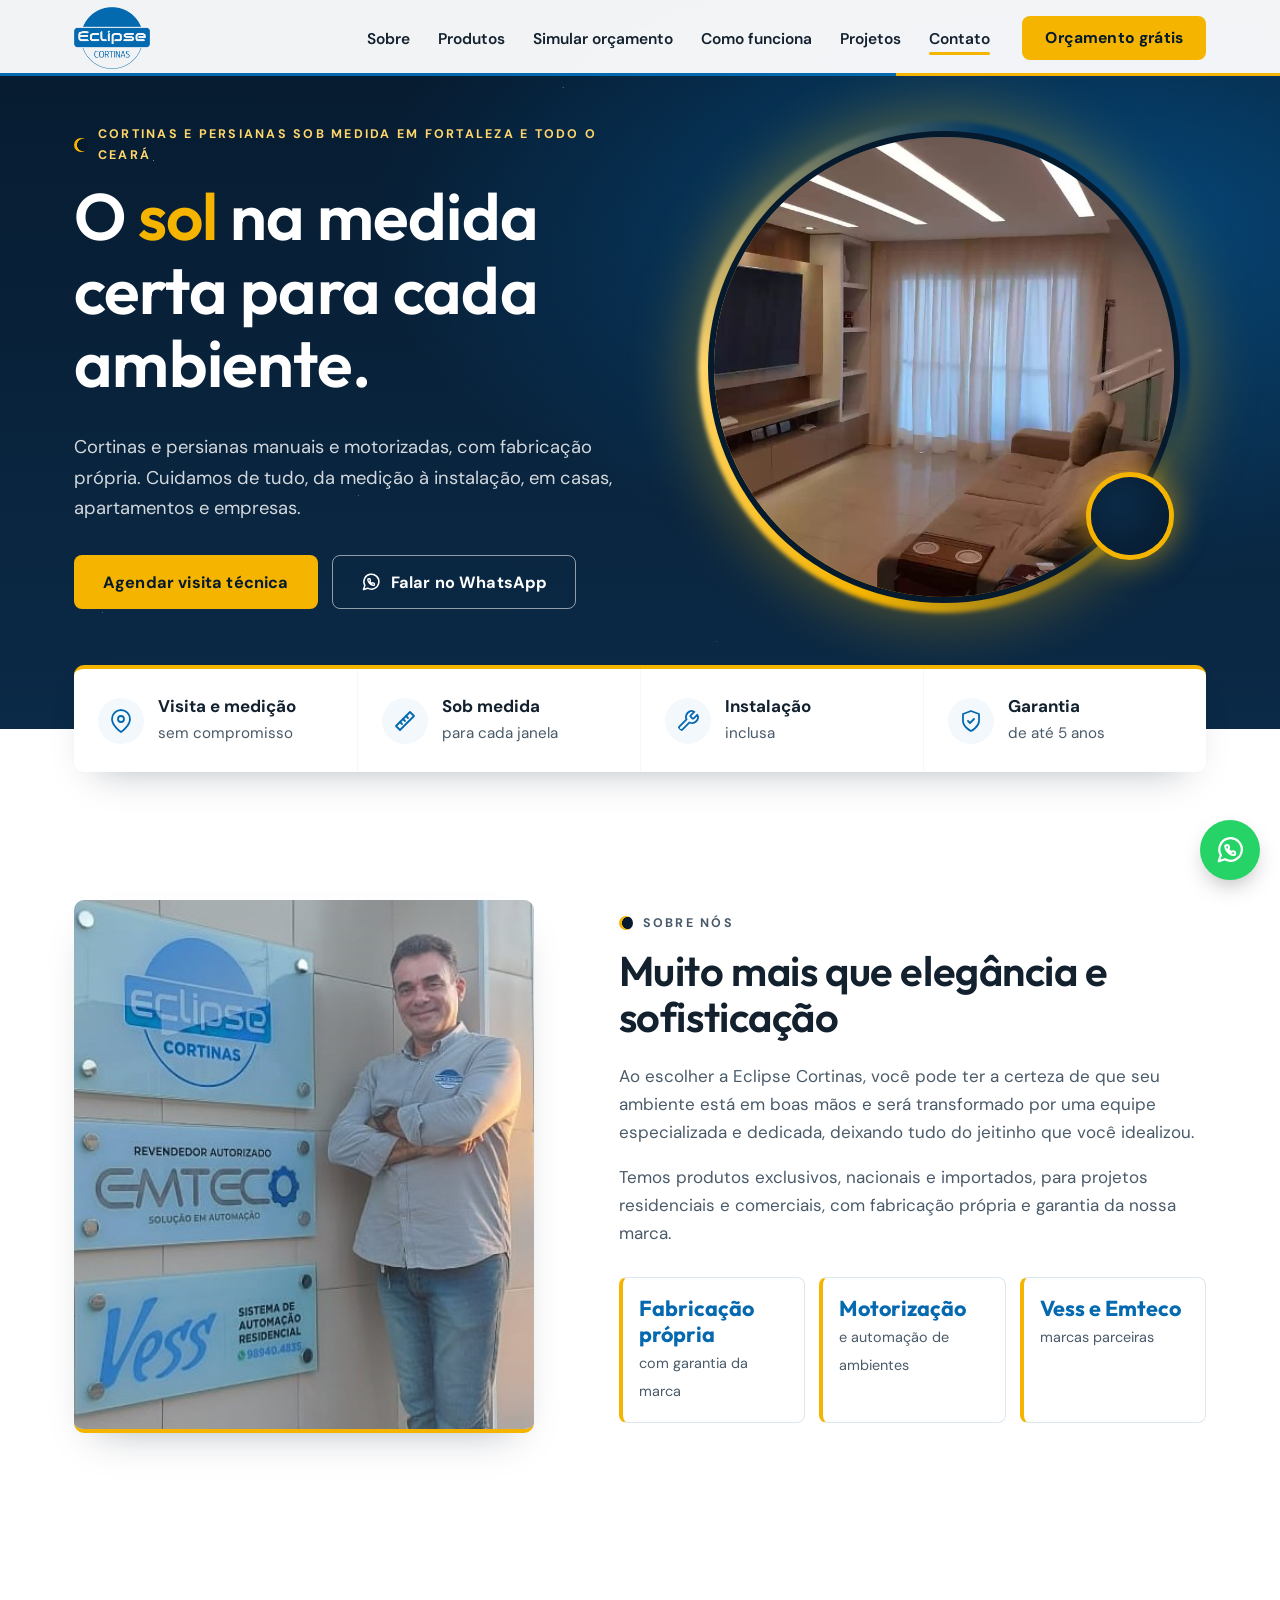
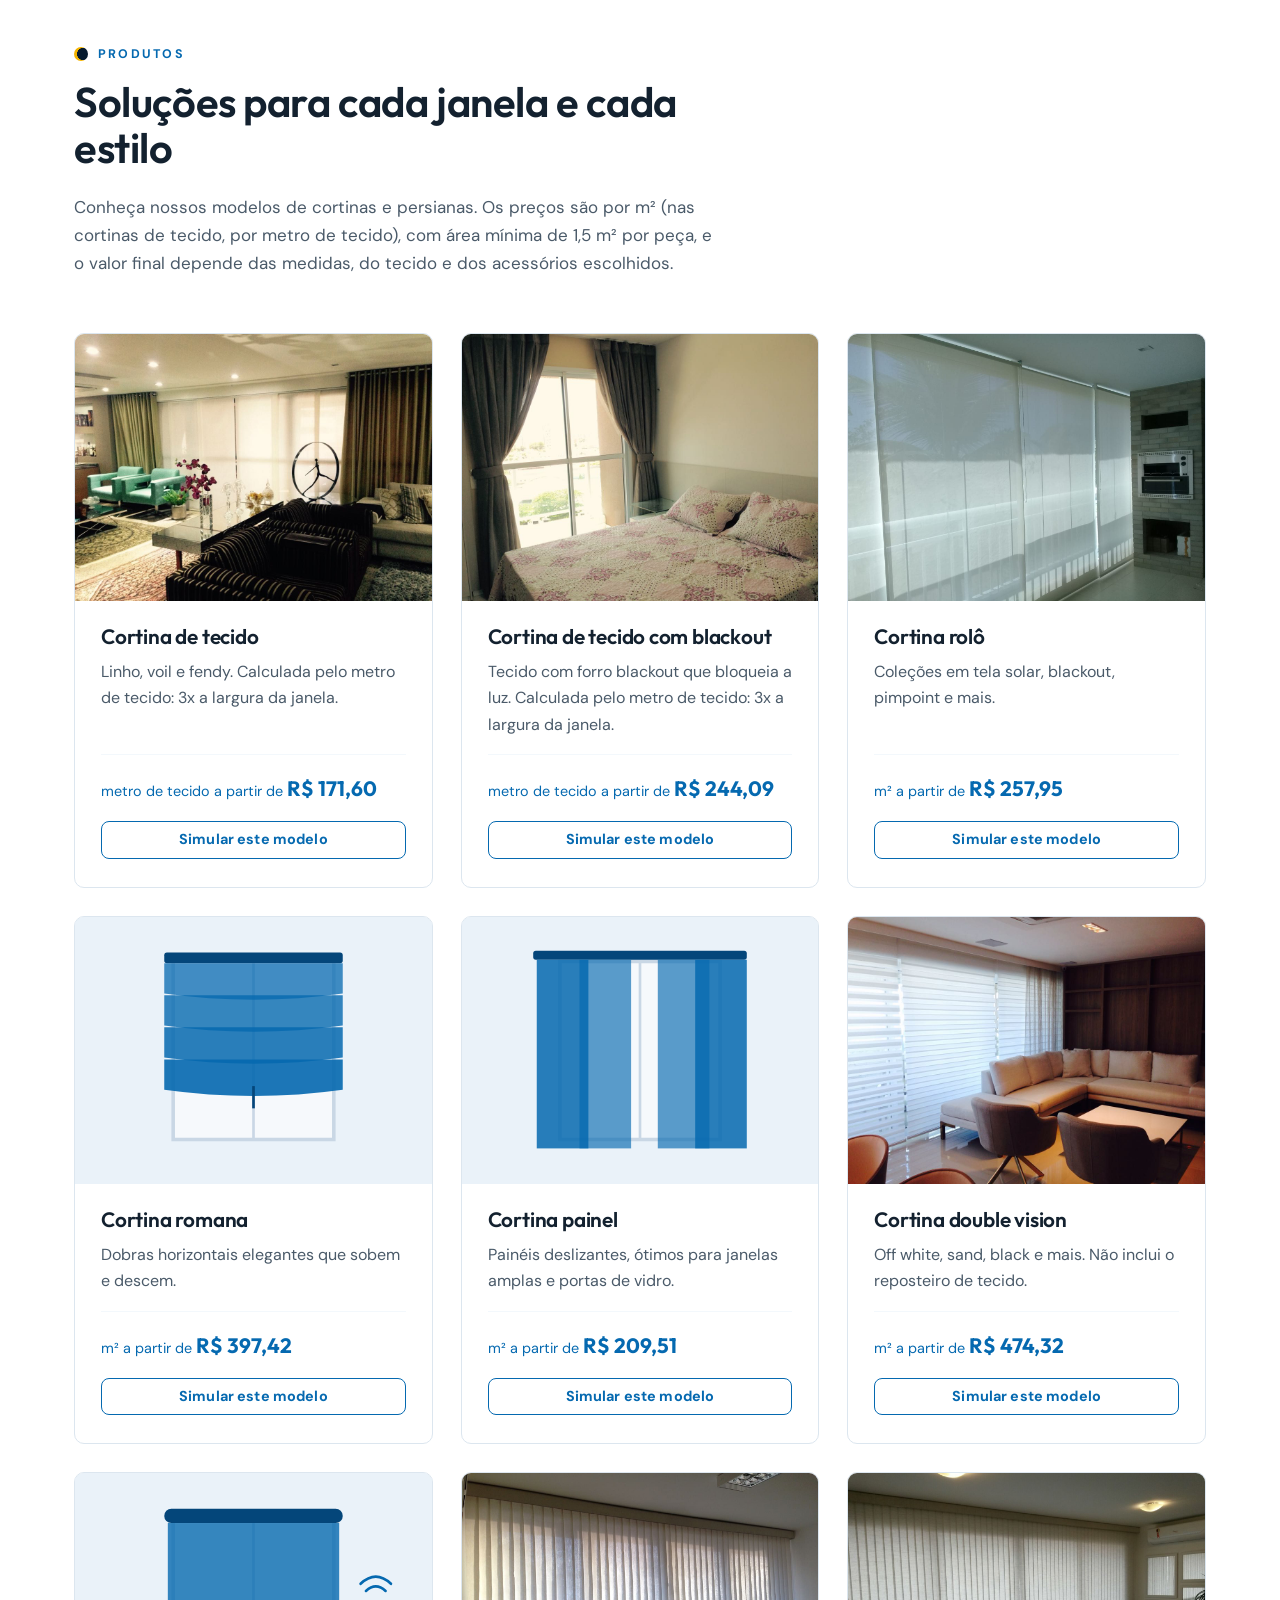
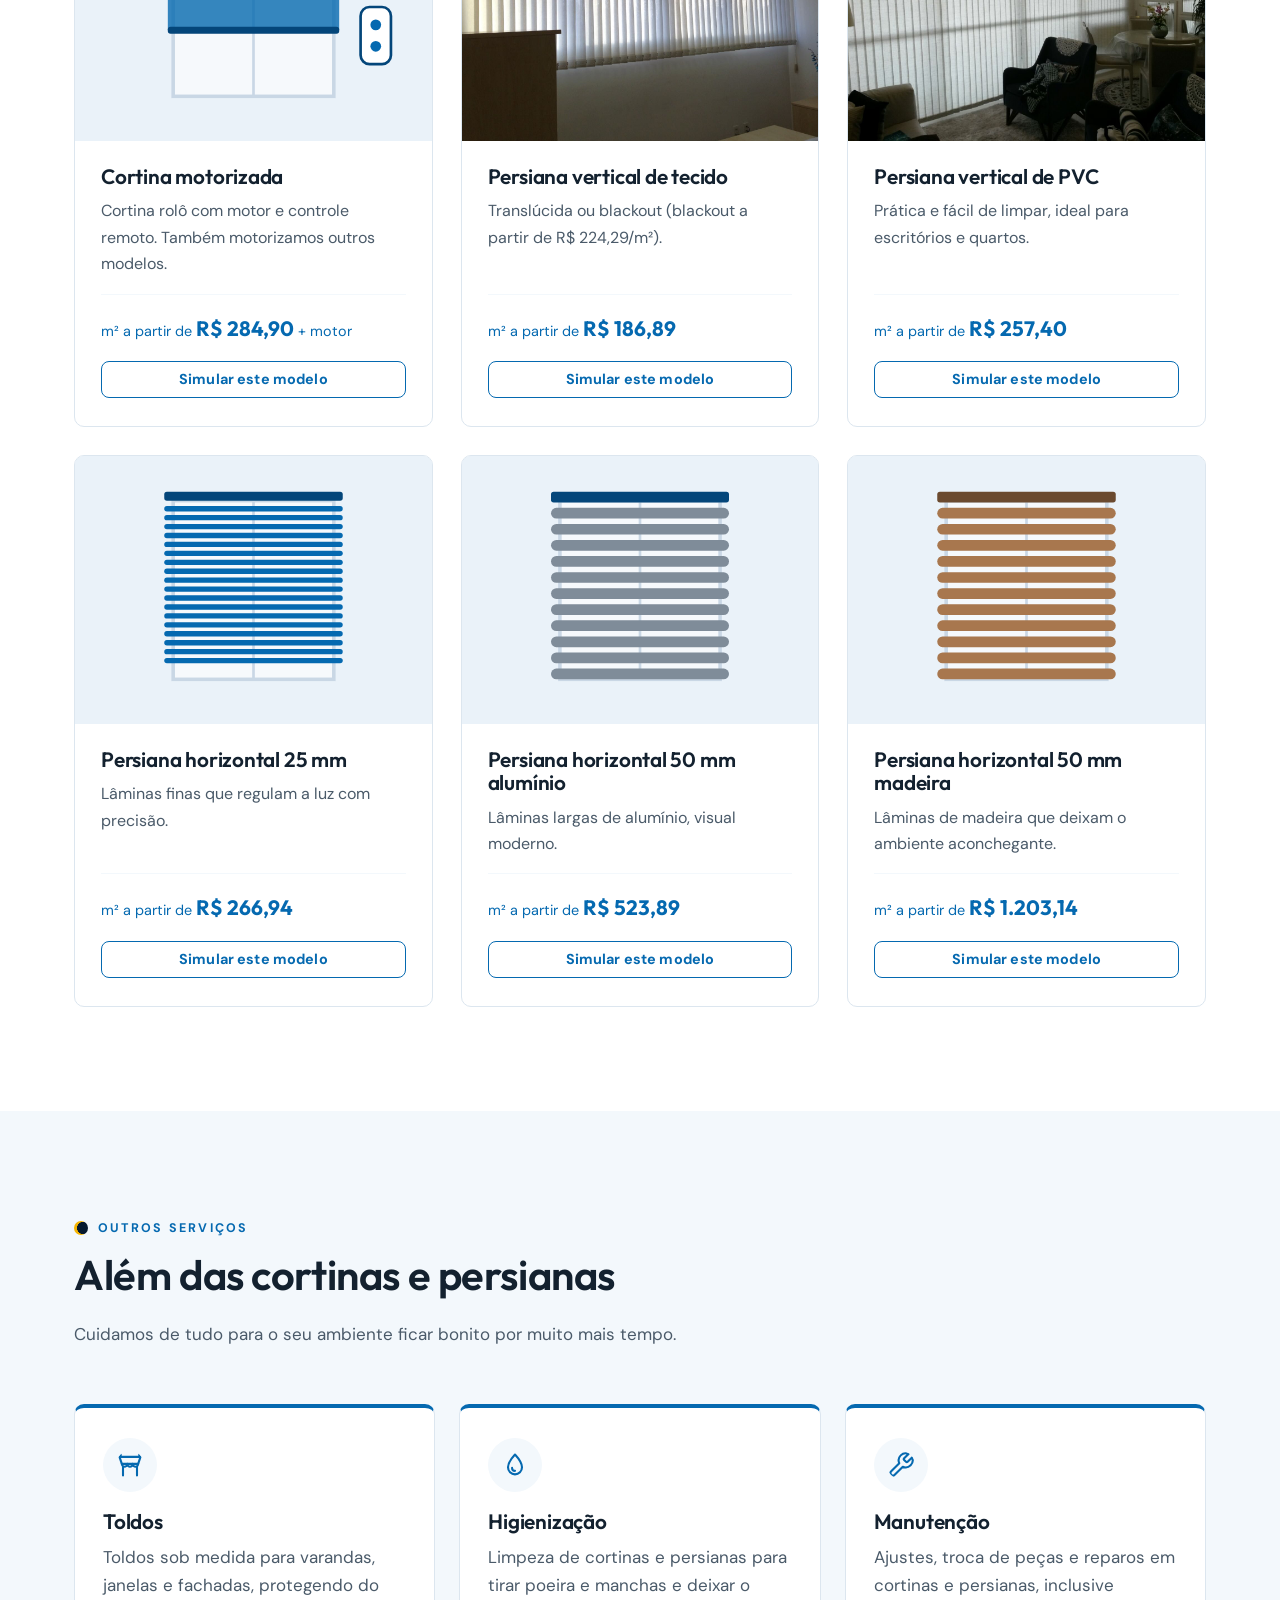
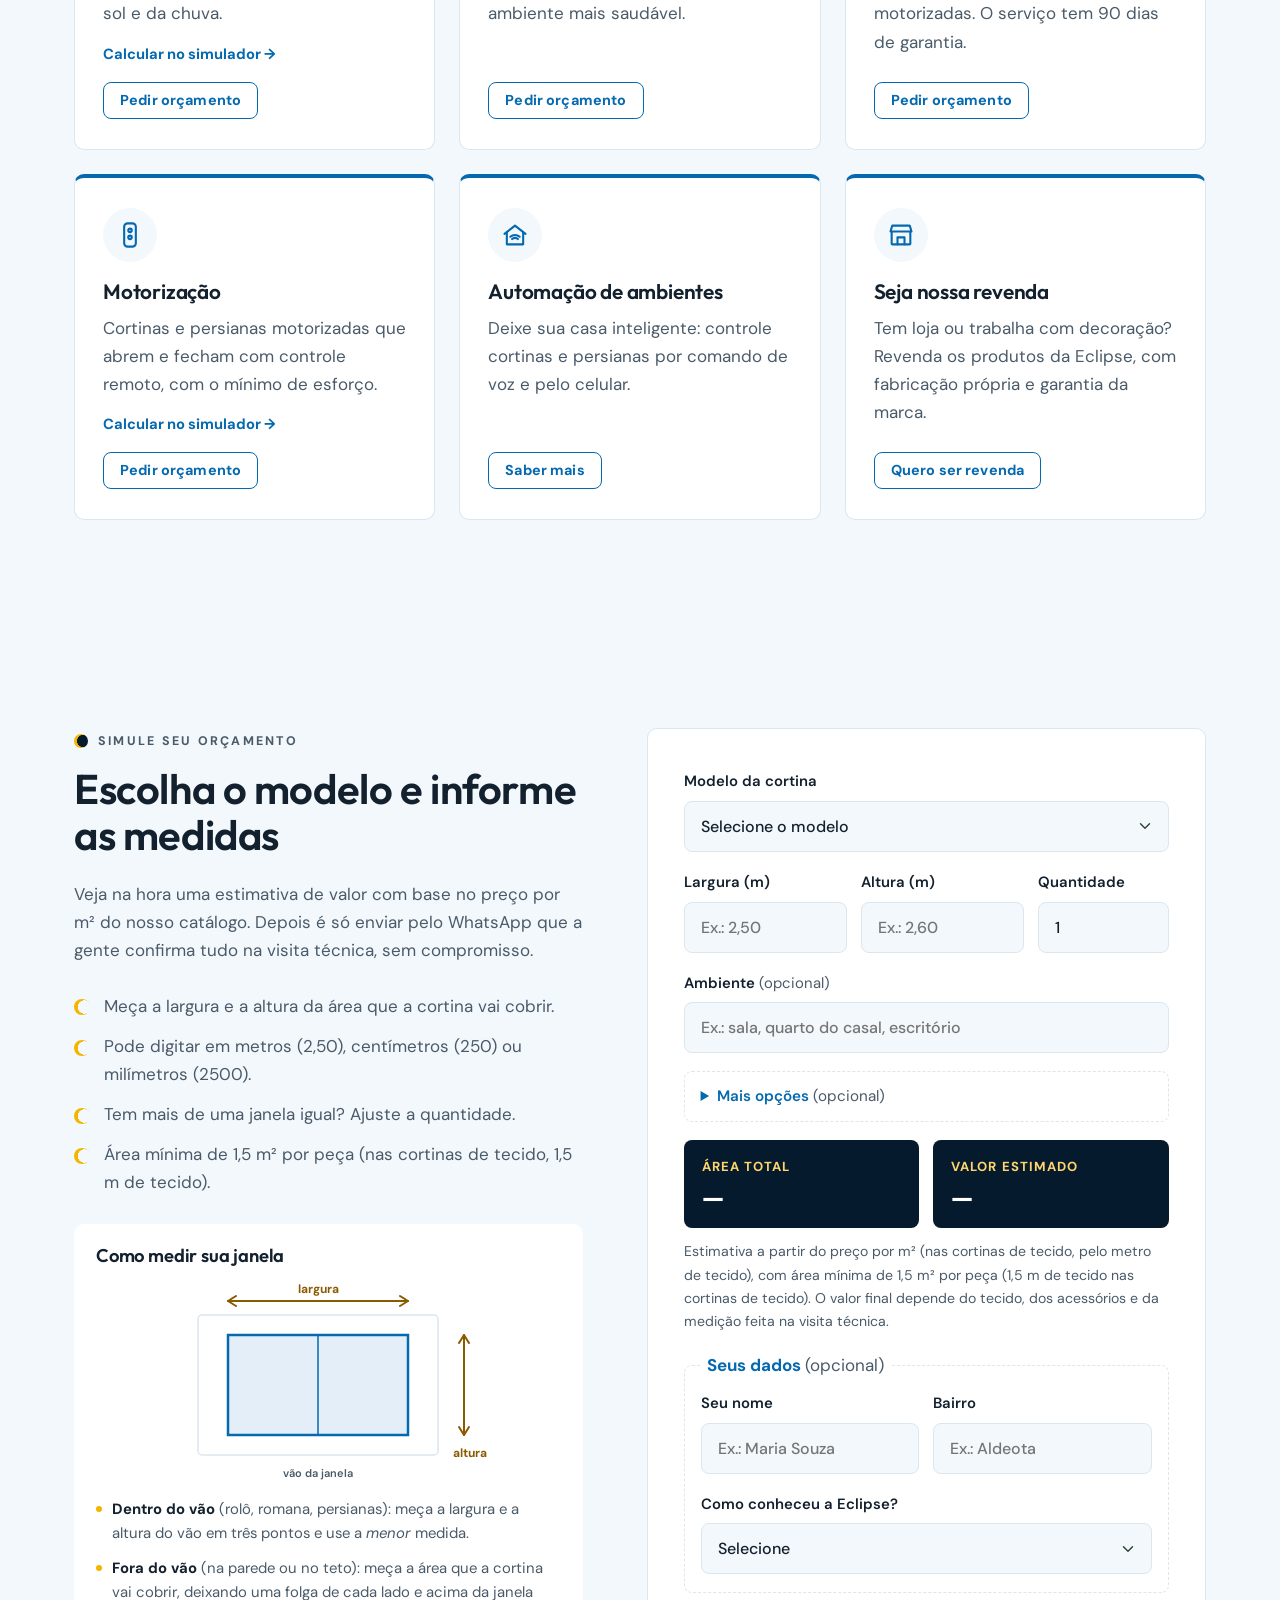
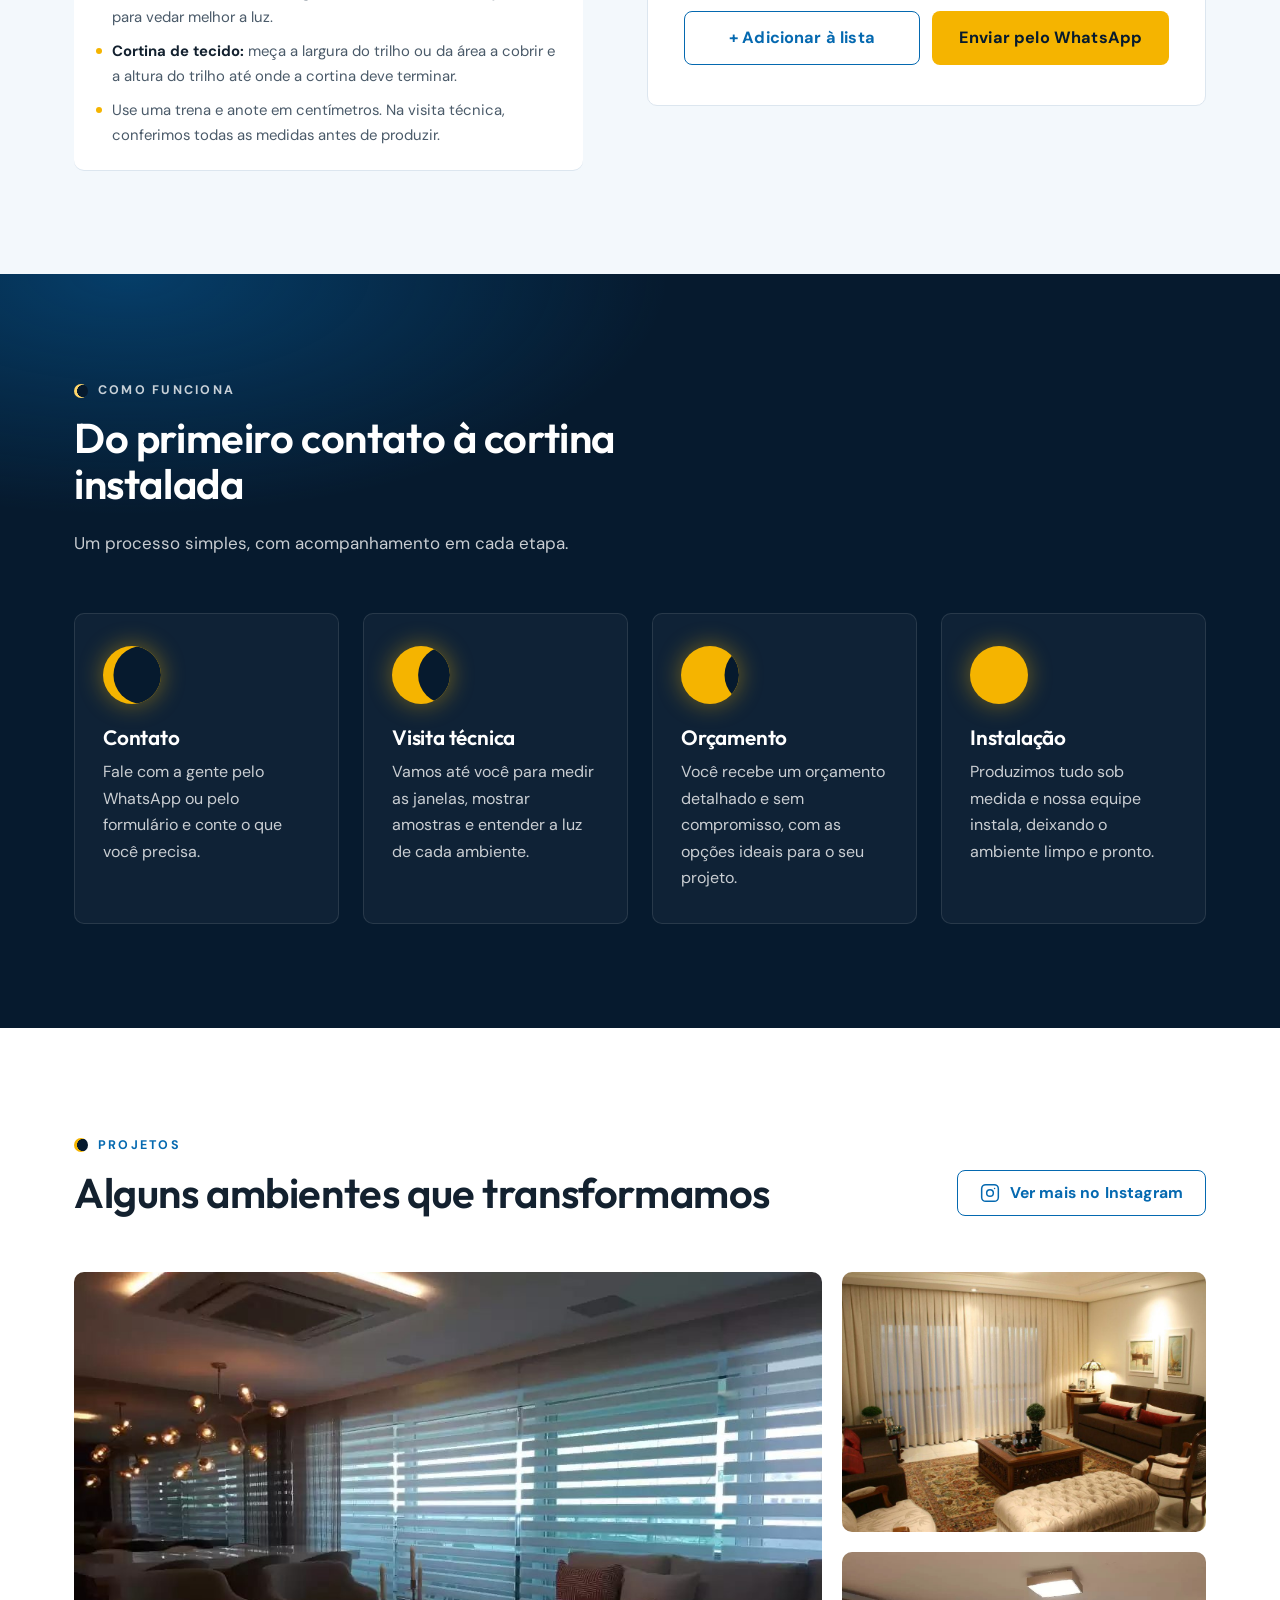
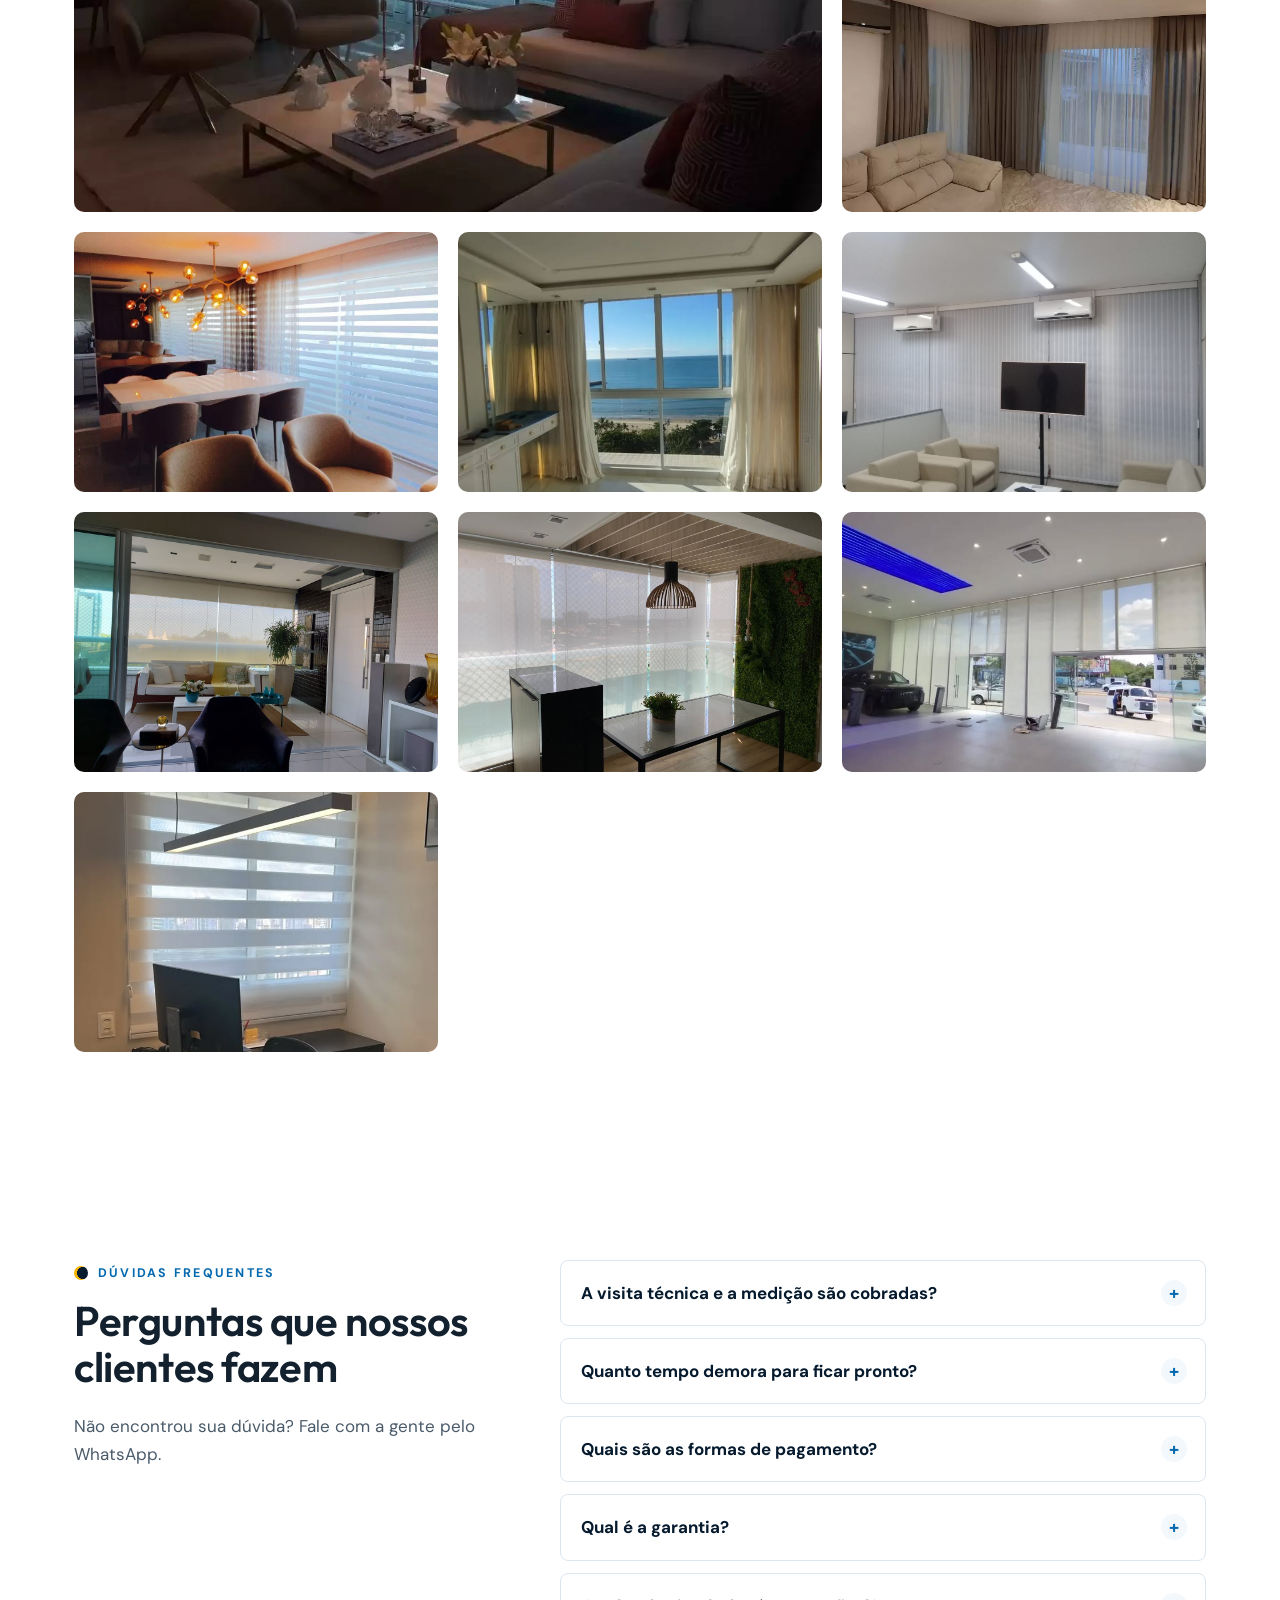
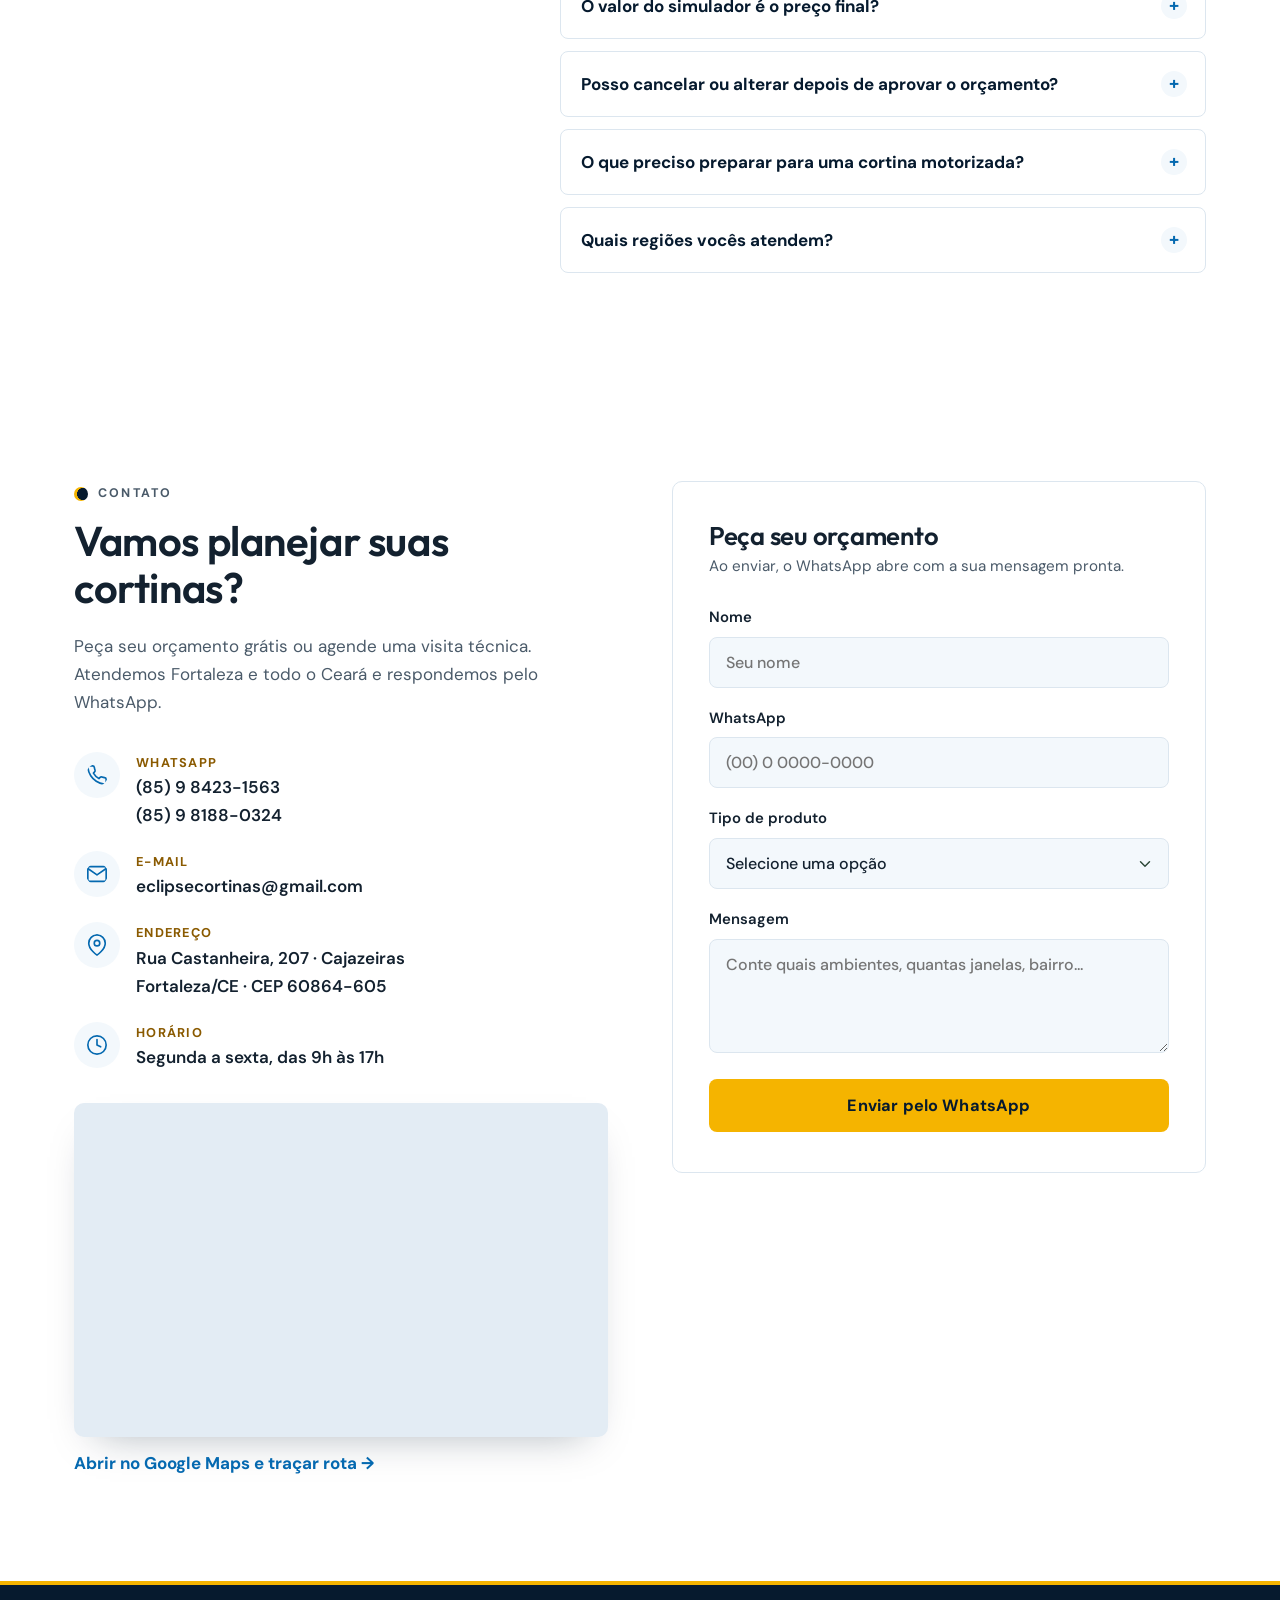
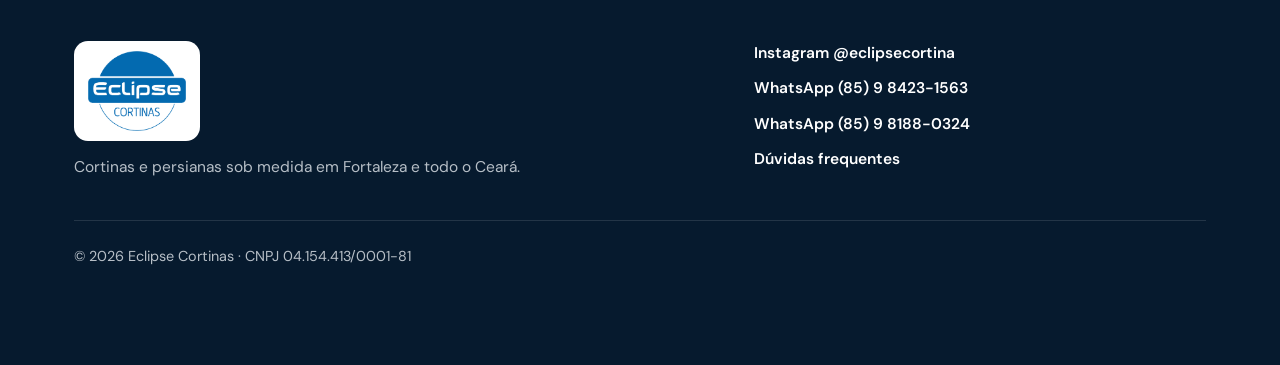
==== index.html @ 95ff6706 "feat: Eclipse Cortinas site with simulator and quote generator Co-Authored-By: Claude Opus 5.5 <nore" ====
<!DOCTYPE html>
<html lang="pt-BR">
<head>
  <meta charset="UTF-8">
  <meta name="viewport" content="width=device-width, initial-scale=1">

  <!-- SEO básico -->
  <title>Eclipse Cortinas | Cortinas e persianas sob medida em Fortaleza</title>
  <meta name="description" content="Cortinas e persianas sob medida em Fortaleza e todo o Ceará. Visita técnica e medição sem compromisso, instalação inclusa e garantia de até 5 anos. Fabricação própria e especialistas em motorização. Peça seu orçamento grátis com a Eclipse Cortinas.">
  <meta name="keywords" content="cortinas sob medida Fortaleza, persianas sob medida Fortaleza, cortinas Ceará, persianas Ceará, cortina blackout, persiana rolô, cortina romana, cortina motorizada, automação de cortinas, double vision, instalação de cortinas, toldos Fortaleza, higienização de cortinas, manutenção de persianas">
  <meta name="theme-color" content="#0569B0">
  <link rel="canonical" href="https://eclipsecortinas.com.br/">

  <!-- Open Graph (aparência do link no WhatsApp, Facebook, etc.) -->
  <meta property="og:url" content="https://eclipsecortinas.com.br/">
  <meta property="og:type" content="website">
  <meta property="og:locale" content="pt_BR">
  <meta property="og:site_name" content="Eclipse Cortinas">
  <meta property="og:title" content="Eclipse Cortinas | Cortinas e persianas sob medida em Fortaleza">
  <meta property="og:description" content="Da medição à instalação: cortinas e persianas sob medida em Fortaleza, com visita técnica sem compromisso, instalação inclusa e garantia de até 5 anos.">
  <meta property="og:image" content="https://eclipsecortinas.com.br/img/og-image.jpg">
  <meta property="og:image:alt" content="Sala de estar com cortinas de tecido sob medida instaladas pela Eclipse Cortinas">
  <meta name="twitter:card" content="summary_large_image">

  <link rel="icon" href="img/favicon.svg" type="image/svg+xml">
  <link rel="apple-touch-icon" href="img/favicon-180.png">

  <link rel="preconnect" href="https://fonts.googleapis.com">
  <link rel="preconnect" href="https://fonts.gstatic.com" crossorigin>
  <link href="https://fonts.googleapis.com/css2?family=Outfit:wght@400;500;600;700&family=DM+Sans:opsz,wght@9..40,400;9..40,500;9..40,600;9..40,700&display=swap" rel="stylesheet">
  <link rel="stylesheet" href="css/style.css?v=5">

  <!-- Dados estruturados para o Google -->
  <script type="application/ld+json">
  {
    "@context": "https://schema.org",
    "@type": "HomeAndConstructionBusiness",
    "name": "Eclipse Cortinas",
    "description": "Fabricação, venda e instalação de cortinas, persianas e toldos sob medida, motorização, automação, higienização e manutenção em Fortaleza e todo o Ceará.",
    "url": "https://eclipsecortinas.com.br/",
    "telephone": "+55 85 98423-1563",
    "email": "eclipsecortinas@gmail.com",
    "taxID": "04.154.413/0001-81",
    "address": {
      "@type": "PostalAddress",
      "streetAddress": "Rua Castanheira, 207 - Cajazeiras",
      "postalCode": "60864-605",
      "addressLocality": "Fortaleza",
      "addressRegion": "CE",
      "addressCountry": "BR"
    },
    "openingHours": "Mo-Fr 09:00-17:00",
    "areaServed": [{"@type": "City", "name": "Fortaleza"}, {"@type": "State", "name": "Ceará"}],
    "sameAs": ["https://www.instagram.com/eclipsecortina/"]
  }
  </script>
</head>
<body>

  <a class="skip-link" href="#conteudo">Pular para o conteúdo</a>

  <!-- 1. CABEÇALHO -->
  <header class="header" id="topo">
    <div class="container header__inner">
      <a href="#topo" class="logo" aria-label="Eclipse Cortinas, voltar ao início">
        <img src="img/logo-eclipse-cortinas.png" alt="Eclipse Cortinas" width="600" height="490">
      </a>

      <nav class="nav" id="menu" aria-label="Menu principal">
        <ul class="nav__list">
          <li><a href="#sobre" class="nav__link">Sobre</a></li>
          <li><a href="#produtos" class="nav__link">Produtos</a></li>
          <li><a href="#simulador" class="nav__link">Simular orçamento</a></li>
          <li><a href="#como-funciona" class="nav__link">Como funciona</a></li>
          <li><a href="#projetos" class="nav__link">Projetos</a></li>
          <li><a href="#contato" class="nav__link">Contato</a></li>
        </ul>
        <a href="#contato" class="btn btn--primary nav__cta">Orçamento grátis</a>
      </nav>

      <button class="hamburger" type="button" aria-label="Abrir menu" aria-expanded="false" aria-controls="menu">
        <span></span><span></span><span></span>
      </button>
    </div>
  </header>

  <main id="conteudo">

    <!-- 2. HERO -->
    <section class="hero">
      <span class="hero__brilho" aria-hidden="true"></span>
      <div class="container hero__inner">
        <div class="hero__text">
          <p class="eyebrow">Cortinas e persianas sob medida em Fortaleza e todo o Ceará</p>
          <h1>O <em>sol</em> na medida certa para cada ambiente.</h1>
          <p class="hero__lead">Cortinas e persianas manuais e motorizadas, com fabricação própria. Cuidamos de tudo, da medição à instalação, em casas, apartamentos e empresas.</p>
          <div class="hero__actions">
            <a href="#contato" class="btn btn--primary btn--lg">Agendar visita técnica</a>
            <a href="https://wa.me/5585984231563" class="btn btn--outline btn--lg" data-whatsapp data-msg="Olá, Eclipse Cortinas! Vim pelo site e gostaria de mais informações." target="_blank" rel="noopener">
              <svg class="icon" viewBox="0 0 24 24" aria-hidden="true"><path d="M3 21l1.65-4.95A9 9 0 1 1 8 19.4L3 21z"/><g transform="translate(7.3 7.3) scale(.4)" stroke-width="4"><path d="M22 16.92v3a2 2 0 0 1-2.18 2 19.79 19.79 0 0 1-8.63-3.07 19.5 19.5 0 0 1-6-6 19.79 19.79 0 0 1-3.07-8.67A2 2 0 0 1 4.11 2h3a2 2 0 0 1 2 1.72 12.84 12.84 0 0 0 .7 2.81 2 2 0 0 1-.45 2.11L8.09 9.91a16 16 0 0 0 6 6l1.27-1.27a2 2 0 0 1 2.11-.45 12.84 12.84 0 0 0 2.81.7A2 2 0 0 1 22 16.92z"/></g></svg>
              Falar no WhatsApp
            </a>
          </div>
        </div>
        <figure class="hero__media media hero__eclipse" data-label="Foto grande: ambiente com cortina instalada (img/hero.jpg)">
          <img src="img/hero.jpg" alt="Sala com cortina de tecido sob medida instalada pela Eclipse Cortinas em Fortaleza" width="774" height="1032" fetchpriority="high">
        </figure>
      </div>
    </section>

    <!-- 3. DIFERENCIAIS -->
    <section class="perks" aria-label="Nossos diferenciais">
      <div class="container">
        <ul class="perks__list">
          <li class="perk">
            <svg class="perk__icon" viewBox="0 0 24 24" aria-hidden="true"><path d="M21 10c0 7-9 13-9 13s-9-6-9-13a9 9 0 0 1 18 0z"/><circle cx="12" cy="10" r="3"/></svg>
            <div><strong>Visita e medição</strong><span>sem compromisso</span></div>
          </li>
          <li class="perk">
            <svg class="perk__icon" viewBox="0 0 24 24" aria-hidden="true"><path d="M3 17 17 3l4 4L7 21z"/><path d="m7 13 2 2M10 10l2 2M13 7l2 2"/></svg>
            <div><strong>Sob medida</strong><span>para cada janela</span></div>
          </li>
          <li class="perk">
            <svg class="perk__icon" viewBox="0 0 24 24" aria-hidden="true"><path d="M14.7 6.3a1 1 0 0 0 0 1.4l1.6 1.6a1 1 0 0 0 1.4 0l3.77-3.77a6 6 0 0 1-7.94 7.94l-6.91 6.91a2.12 2.12 0 0 1-3-3l6.91-6.91a6 6 0 0 1 7.94-7.94l-3.76 3.76z"/></svg>
            <div><strong>Instalação</strong><span>inclusa</span></div>
          </li>
          <li class="perk">
            <svg class="perk__icon" viewBox="0 0 24 24" aria-hidden="true"><path d="M12 22s8-4 8-10V5l-8-3-8 3v7c0 6 8 10 8 10z"/><path d="m9 12 2 2 4-4"/></svg>
            <div><strong>Garantia</strong><span>de até 5 anos</span></div>
          </li>
        </ul>
      </div>
    </section>

    <!-- SOBRE NÓS -->
    <section class="section" id="sobre">
      <div class="container sobre">
        <figure class="media sobre__media" data-label="Foto: ambiente com cortina (img/sobre.jpg)">
          <img src="img/sobre.jpg?v=2" alt="Responsável pela Eclipse Cortinas ao lado das placas da Eclipse e das marcas parceiras Emteco e Vess" loading="lazy" width="424" height="492">
        </figure>
        <div class="sobre__texto">
          <p class="eyebrow">Sobre nós</p>
          <h2>Muito mais que elegância e sofisticação</h2>
          <p>Ao escolher a Eclipse Cortinas, você pode ter a certeza de que seu ambiente está em boas mãos e será transformado por uma equipe especializada e dedicada, deixando tudo do jeitinho que você idealizou.</p>
          <p>Temos produtos exclusivos, nacionais e importados, para projetos residenciais e comerciais, com fabricação própria e garantia da nossa marca.</p>
          <ul class="sobre__destaques">
            <li><strong>Fabricação própria</strong><span>com garantia da marca</span></li>
            <li><strong>Motorização</strong><span>e automação de ambientes</span></li>
            <li><strong>Vess e Emteco</strong><span>marcas parceiras</span></li>
          </ul>
        </div>
      </div>
    </section>

    <!-- 4. PRODUTOS -->
    <section class="section" id="produtos">
      <div class="container">
        <div class="section__head">
          <p class="eyebrow">Produtos</p>
          <h2>Soluções para cada janela e cada estilo</h2>
          <p>Conheça nossos modelos de cortinas e persianas. Os preços são por m² (nas cortinas de tecido, por metro de tecido), com área mínima de 1,5 m² por peça, e o valor final depende das medidas, do tecido e dos acessórios escolhidos.</p>
        </div>

        <div class="products">          <article class="card product" data-tags="filtrar privacidade">
            <figure class="media product__media" data-label="Foto: cortina de tecido (img/produto-tecido.jpg)">
              <img src="img/produto-tecido.jpg" alt="Cortinas de tecido em sala de estar ampla, instaladas pela Eclipse Cortinas" loading="lazy" width="1024" height="768">
            </figure>
            <div class="product__body">
              <h3>Cortina de tecido</h3>
              <p>Linho, voil e fendy. Calculada pelo metro de tecido: 3x a largura da janela.</p>
              <p class="product__price">metro de tecido a partir de <strong>R$ 171,60</strong></p>
              <button type="button" class="btn btn--outline btn--sm product__sim" data-modelo="Cortina de tecido">Simular este modelo</button>
            </div>
          </article>

          <article class="card product" data-tags="bloquear privacidade">
            <figure class="media product__media" data-label="Foto: cortina de tecido com blackout (img/produto-tecido-blackout.jpg)">
              <img src="img/produto-tecido-blackout.jpg" alt="Cortina de tecido escura em quarto de casal, instalada pela Eclipse Cortinas" loading="lazy" width="1024" height="768">
            </figure>
            <div class="product__body">
              <h3>Cortina de tecido com blackout</h3>
              <p>Tecido com forro blackout que bloqueia a luz. Calculada pelo metro de tecido: 3x a largura da janela.</p>
              <p class="product__price">metro de tecido a partir de <strong>R$ 244,09</strong></p>
              <button type="button" class="btn btn--outline btn--sm product__sim" data-modelo="Cortina de tecido com blackout">Simular este modelo</button>
            </div>
          </article>
          <article class="card product" data-tags="filtrar bloquear privacidade">
            <figure class="media product__media" data-label="Foto: cortina rolô (img/produto-rolo.jpg)">
              <img src="img/produto-rolo.jpg" alt="Cortinas rolô tela solar em janela ampla, instaladas pela Eclipse Cortinas" loading="lazy" width="1280" height="960">
            </figure>
            <div class="product__body">
              <h3>Cortina rolô</h3>
              <p>Coleções em tela solar, blackout, pimpoint e mais.</p>
              <p class="product__price">m² a partir de <strong>R$ 257,95</strong></p>
              <button type="button" class="btn btn--outline btn--sm product__sim" data-modelo="Cortina rolô">Simular este modelo</button>
            </div>
          </article>

          <article class="card product" data-tags="filtrar privacidade">
            <figure class="media product__media" data-label="Foto: cortina romana (img/produto-romana.jpg)">
              <img src="img/produto-romana.svg" alt="Desenho ilustrativo de cortina romana" loading="lazy" width="960" height="720">
            </figure>
            <div class="product__body">
              <h3>Cortina romana</h3>
              <p>Dobras horizontais elegantes que sobem e descem.</p>
              <p class="product__price">m² a partir de <strong>R$ 397,42</strong></p>
              <button type="button" class="btn btn--outline btn--sm product__sim" data-modelo="Cortina romana">Simular este modelo</button>
            </div>
          </article>

          <article class="card product" data-tags="filtrar privacidade">
            <figure class="media product__media" data-label="Foto: cortina painel (img/produto-painel.jpg)">
              <img src="img/produto-painel.svg" alt="Desenho ilustrativo de cortina painel" loading="lazy" width="720" height="720">
            </figure>
            <div class="product__body">
              <h3>Cortina painel</h3>
              <p>Painéis deslizantes, ótimos para janelas amplas e portas de vidro.</p>
              <p class="product__price">m² a partir de <strong>R$ 209,51</strong></p>
              <button type="button" class="btn btn--outline btn--sm product__sim" data-modelo="Cortina painel">Simular este modelo</button>
            </div>
          </article>

          <article class="card product" data-tags="filtrar privacidade">
            <figure class="media product__media" data-label="Foto: cortina double vision (img/produto-double-vision.jpg)">
              <img src="img/produto-double-vision.jpg" alt="Cortinas double vision em sala de estar, instaladas pela Eclipse Cortinas" loading="lazy" width="1024" height="768">
            </figure>
            <div class="product__body">
              <h3>Cortina double vision</h3>
              <p>Off white, sand, black e mais. Não inclui o reposteiro de tecido.</p>
              <p class="product__price">m² a partir de <strong>R$ 474,32</strong></p>
              <button type="button" class="btn btn--outline btn--sm product__sim" data-modelo="Cortina double vision">Simular este modelo</button>
            </div>
          </article>

          <article class="card product" data-tags="motorizadas filtrar bloquear">
            <figure class="media product__media" data-label="Foto: cortina motorizada (img/produto-motorizada.jpg)">
              <img src="img/produto-motorizada.svg" alt="Desenho ilustrativo de cortina motorizada" loading="lazy" width="720" height="720">
            </figure>
            <div class="product__body">
              <h3>Cortina motorizada</h3>
              <p>Cortina rolô com motor e controle remoto. Também motorizamos outros modelos.</p>
              <p class="product__price">m² a partir de <strong>R$ 284,90</strong> + motor</p>
              <button type="button" class="btn btn--outline btn--sm product__sim" data-modelo="Cortina motorizada">Simular este modelo</button>
            </div>
          </article>

          <article class="card product" data-tags="persianas filtrar bloquear privacidade">
            <figure class="media product__media" data-label="Foto: persiana vertical de tecido (img/produto-vertical-tecido.jpg)">
              <img src="img/produto-vertical-tecido.jpg" alt="Persiana vertical em escritório, instalada pela Eclipse Cortinas" loading="lazy" width="1280" height="960">
            </figure>
            <div class="product__body">
              <h3>Persiana vertical de tecido</h3>
              <p>Translúcida ou blackout (blackout a partir de R$ 224,29/m²).</p>
              <p class="product__price">m² a partir de <strong>R$ 186,89</strong></p>
              <button type="button" class="btn btn--outline btn--sm product__sim" data-modelo="Persiana vertical de tecido">Simular este modelo</button>
            </div>
          </article>

          <article class="card product" data-tags="persianas privacidade">
            <figure class="media product__media" data-label="Foto: persiana vertical de pvc (img/produto-vertical-pvc.jpg)">
              <img src="img/produto-vertical-pvc.jpg" alt="Persiana vertical em ambiente de trabalho, instalada pela Eclipse Cortinas" loading="lazy" width="1280" height="960">
            </figure>
            <div class="product__body">
              <h3>Persiana vertical de PVC</h3>
              <p>Prática e fácil de limpar, ideal para escritórios e quartos.</p>
              <p class="product__price">m² a partir de <strong>R$ 257,40</strong></p>
              <button type="button" class="btn btn--outline btn--sm product__sim" data-modelo="Persiana vertical de PVC">Simular este modelo</button>
            </div>
          </article>

          <article class="card product" data-tags="persianas filtrar privacidade">
            <figure class="media product__media" data-label="Foto: persiana horizontal 25 mm (img/produto-horizontal-25.jpg)">
              <img src="img/produto-horizontal-25.svg" alt="Desenho ilustrativo de persiana horizontal 25 mm" loading="lazy" width="720" height="720">
            </figure>
            <div class="product__body">
              <h3>Persiana horizontal 25 mm</h3>
              <p>Lâminas finas que regulam a luz com precisão.</p>
              <p class="product__price">m² a partir de <strong>R$ 266,94</strong></p>
              <button type="button" class="btn btn--outline btn--sm product__sim" data-modelo="Persiana horizontal 25 mm">Simular este modelo</button>
            </div>
          </article>

          <article class="card product" data-tags="persianas filtrar privacidade">
            <figure class="media product__media" data-label="Foto: persiana horizontal 50 mm alumínio (img/produto-ph50.jpg)">
              <img src="img/produto-ph50.svg" alt="Desenho ilustrativo de persiana horizontal 50 mm de alumínio" loading="lazy" width="720" height="720">
            </figure>
            <div class="product__body">
              <h3>Persiana horizontal 50 mm alumínio</h3>
              <p>Lâminas largas de alumínio, visual moderno.</p>
              <p class="product__price">m² a partir de <strong>R$ 523,89</strong></p>
              <button type="button" class="btn btn--outline btn--sm product__sim" data-modelo="Persiana horizontal 50 mm alumínio">Simular este modelo</button>
            </div>
          </article>

          <article class="card product" data-tags="persianas filtrar privacidade">
            <figure class="media product__media" data-label="Foto: persiana horizontal 50 mm madeira (img/produto-horizontal-50-madeira.jpg)">
              <img src="img/produto-horizontal-50-madeira.svg" alt="Desenho ilustrativo de persiana horizontal 50 mm de madeira" loading="lazy" width="720" height="720">
            </figure>
            <div class="product__body">
              <h3>Persiana horizontal 50 mm madeira</h3>
              <p>Lâminas de madeira que deixam o ambiente aconchegante.</p>
              <p class="product__price">m² a partir de <strong>R$ 1.203,14</strong></p>
              <button type="button" class="btn btn--outline btn--sm product__sim" data-modelo="Persiana horizontal 50 mm madeira">Simular este modelo</button>
            </div>
          </article>
        </div>
      </div>
    </section>

    <!-- OUTROS SERVIÇOS -->
    <section class="section section--soft" id="servicos">
      <div class="container">
        <div class="section__head">
          <p class="eyebrow">Outros serviços</p>
          <h2>Além das cortinas e persianas</h2>
          <p>Cuidamos de tudo para o seu ambiente ficar bonito por muito mais tempo.</p>
        </div>

        <div class="servicos">
          <article class="card servico">
            <svg class="servico__icone" viewBox="0 0 24 24" aria-hidden="true"><path d="M3 5h18l-2 6H5L3 5z"/><path d="M5 11c0 1.5 1.3 2.5 2.3 2.5S9.7 12.5 9.7 11c0 1.5 1.2 2.5 2.3 2.5s2.3-1 2.3-2.5c0 1.5 1.3 2.5 2.4 2.5S19 12.5 19 11"/><path d="M4 5V3M20 5V3M6 21v-7M18 21v-7"/></svg>
            <h3>Toldos</h3>
            <p>Toldos sob medida para varandas, janelas e fachadas, protegendo do sol e da chuva.</p>
            <a href="#simulador" class="servico__simular" data-simular="Toldo vertical (tela screen 5%)">Calcular no simulador →</a>
            <a href="https://wa.me/5585984231563" class="btn btn--outline btn--sm" data-whatsapp data-msg="Olá, Eclipse Cortinas! Vim pelo site e gostaria de um orçamento de toldo." target="_blank" rel="noopener">Pedir orçamento</a>
          </article>
          <article class="card servico">
            <svg class="servico__icone" viewBox="0 0 24 24" aria-hidden="true"><path d="M12 3s6 6.5 6 11a6 6 0 0 1-12 0c0-4.5 6-11 6-11z"/><path d="M9.5 14.5a2.5 2.5 0 0 0 2.5 2.5"/></svg>
            <h3>Higienização</h3>
            <p>Limpeza de cortinas e persianas para tirar poeira e manchas e deixar o ambiente mais saudável.</p>
            <a href="https://wa.me/5585984231563" class="btn btn--outline btn--sm" data-whatsapp data-msg="Olá, Eclipse Cortinas! Vim pelo site e gostaria de um orçamento de higienização." target="_blank" rel="noopener">Pedir orçamento</a>
          </article>
          <article class="card servico">
            <svg class="servico__icone" viewBox="0 0 24 24" aria-hidden="true"><path d="M14.7 6.3a1 1 0 0 0 0 1.4l1.6 1.6a1 1 0 0 0 1.4 0l3.77-3.77a6 6 0 0 1-7.94 7.94l-6.91 6.91a2.12 2.12 0 0 1-3-3l6.91-6.91a6 6 0 0 1 7.94-7.94l-3.76 3.76z"/></svg>
            <h3>Manutenção</h3>
            <p>Ajustes, troca de peças e reparos em cortinas e persianas, inclusive motorizadas. O serviço tem 90 dias de garantia.</p>
            <a href="https://wa.me/5585984231563" class="btn btn--outline btn--sm" data-whatsapp data-msg="Olá, Eclipse Cortinas! Vim pelo site e gostaria de um orçamento de manutenção." target="_blank" rel="noopener">Pedir orçamento</a>
          </article>
          <article class="card servico">
            <svg class="servico__icone" viewBox="0 0 24 24" aria-hidden="true"><rect x="7" y="2" width="10" height="20" rx="3"/><circle cx="12" cy="8" r="1.5"/><circle cx="12" cy="14" r="1.5"/></svg>
            <h3>Motorização</h3>
            <p>Cortinas e persianas motorizadas que abrem e fecham com controle remoto, com o mínimo de esforço.</p>
            <a href="#simulador" class="servico__simular" data-simular="Cortina motorizada">Calcular no simulador →</a>
            <a href="https://wa.me/5585984231563" class="btn btn--outline btn--sm" data-whatsapp data-msg="Olá, Eclipse Cortinas! Vim pelo site e gostaria de saber mais sobre cortinas motorizadas." target="_blank" rel="noopener">Pedir orçamento</a>
          </article>
          <article class="card servico">
            <svg class="servico__icone" viewBox="0 0 24 24" aria-hidden="true"><path d="M3 11 12 4l9 7"/><path d="M5 10v10h14V10"/><path d="M9.5 15.5a3.5 3.5 0 0 1 5 0M8 13.5a6 6 0 0 1 8 0"/></svg>
            <h3>Automação de ambientes</h3>
            <p>Deixe sua casa inteligente: controle cortinas e persianas por comando de voz e pelo celular.</p>
            <a href="https://wa.me/5585984231563" class="btn btn--outline btn--sm" data-whatsapp data-msg="Olá, Eclipse Cortinas! Vim pelo site e gostaria de saber mais sobre automação de ambientes." target="_blank" rel="noopener">Saber mais</a>
          </article>
          <article class="card servico">
            <svg class="servico__icone" viewBox="0 0 24 24" aria-hidden="true"><path d="M3 9h18l-1.5-5h-15z"/><path d="M4 9v11h16V9"/><path d="M9 20v-6h6v6"/></svg>
            <h3>Seja nossa revenda</h3>
            <p>Tem loja ou trabalha com decoração? Revenda os produtos da Eclipse, com fabricação própria e garantia da marca.</p>
            <a href="https://wa.me/5585984231563" class="btn btn--outline btn--sm" data-whatsapp data-msg="Olá, Eclipse Cortinas! Vim pelo site e tenho interesse em ser revenda." target="_blank" rel="noopener">Quero ser revenda</a>
          </article>
        </div>
      </div>
    </section>

    <!-- 4b. SIMULADOR DE ORÇAMENTO -->
    <section class="section section--soft" id="simulador">
      <div class="container sim">
        <div class="sim__intro">
          <p class="eyebrow">Simule seu orçamento</p>
          <h2>Escolha o modelo e informe as medidas</h2>
          <p>Veja na hora uma estimativa de valor com base no preço por m² do nosso catálogo. Depois é só enviar pelo WhatsApp que a gente confirma tudo na visita técnica, sem compromisso.</p>
          <ul class="sim__tips">
            <li>Meça a largura e a altura da área que a cortina vai cobrir.</li>
            <li>Pode digitar em metros (2,50), centímetros (250) ou milímetros (2500).</li>
            <li>Tem mais de uma janela igual? Ajuste a quantidade.</li>
            <li>Área mínima de 1,5 m² por peça (nas cortinas de tecido, 1,5 m de tecido).</li>
          </ul>
          <div class="medir">
            <h3>Como medir sua janela</h3>
            <svg class="medir__desenho" viewBox="0 0 340 210" role="img" aria-label="Desenho de uma janela mostrando onde medir a largura e a altura">
              <rect x="40" y="38" width="240" height="140" rx="4" class="medir__parede"/>
              <rect x="70" y="58" width="180" height="100" class="medir__vao"/>
              <line x1="160" y1="58" x2="160" y2="158" class="medir__divisao"/>
              <line x1="70" y1="24" x2="250" y2="24" class="medir__seta"/>
              <polyline points="78,19 70,24 78,29" class="medir__seta"/>
              <polyline points="242,19 250,24 242,29" class="medir__seta"/>
              <text x="160" y="16" class="medir__texto">largura</text>
              <line x1="306" y1="58" x2="306" y2="158" class="medir__seta"/>
              <polyline points="301,66 306,58 311,66" class="medir__seta"/>
              <polyline points="301,150 306,158 311,150" class="medir__seta"/>
              <text x="312" y="180" class="medir__texto">altura</text>
              <text x="160" y="200" class="medir__legenda">vão da janela</text>
            </svg>
            <ul class="medir__passos">
              <li><strong>Dentro do vão</strong> (rolô, romana, persianas): meça a largura e a altura do vão em três pontos e use a <em>menor</em> medida.</li>
              <li><strong>Fora do vão</strong> (na parede ou no teto): meça a área que a cortina vai cobrir, deixando uma folga de cada lado e acima da janela para vedar melhor a luz.</li>
              <li><strong>Cortina de tecido:</strong> meça a largura do trilho ou da área a cobrir e a altura do trilho até onde a cortina deve terminar.</li>
              <li>Use uma trena e anote em centímetros. Na visita técnica, conferimos todas as medidas antes de produzir.</li>
            </ul>
          </div>
        </div>

        <form class="card form sim__form" id="form-simulador" novalidate>
          <div class="field">
            <label for="sim-modelo">Modelo da cortina</label>
            <select id="sim-modelo" name="modelo" required>
              <option value="" disabled selected>Selecione o modelo</option>
              <optgroup label="Cortinas">
                <option data-preco="171.60" data-calculo="tecido" data-alturamax="2.80" data-prazo="10">Cortina de tecido</option>
                <option data-preco="244.09" data-calculo="tecido" data-alturamax="2.70" data-prazo="10">Cortina de tecido com blackout</option>
                <option data-preco="257.95" data-guia="121.00" data-prazo="5">Cortina rolô</option>
                <option data-preco="397.42" data-prazo="12">Cortina romana</option>
                <option data-preco="209.51" data-prazo="10">Cortina painel</option>
                <option data-preco="474.32" data-prazo="10">Cortina double vision</option>
                <option data-preco="284.90" data-acessorios="1342.00" data-acessorios-nome="motor" data-prazo="12">Cortina motorizada</option>
              </optgroup>
              <optgroup label="Persianas">
                <option data-preco="186.89" data-prazo="5">Persiana vertical de tecido</option>
                <option data-preco="257.40" data-prazo="5">Persiana vertical de PVC</option>
                <option data-preco="266.94" data-prazo="5">Persiana horizontal 25 mm</option>
                <option data-preco="523.89" data-prazo="12">Persiana horizontal 50 mm alumínio</option>
                <option data-preco="1203.14" data-prazo="12">Persiana horizontal 50 mm madeira</option>
              </optgroup>
              <optgroup label="Toldos">
                <option data-preco="550.00" data-acessorios="660.00" data-prazo="12">Toldo vertical (tela screen 5%)</option>
              </optgroup>
            </select>
          </div>

          <div class="sim__row">
            <div class="field">
              <label for="sim-largura">Largura (m)</label>
              <input type="text" id="sim-largura" name="largura" inputmode="decimal" maxlength="7" autocomplete="off" placeholder="Ex.: 2,50" required>
            </div>
            <div class="field">
              <label for="sim-altura">Altura (m)</label>
              <input type="text" id="sim-altura" name="altura" inputmode="decimal" maxlength="7" autocomplete="off" placeholder="Ex.: 2,60" required>
            </div>
            <div class="field sim__qtd">
              <label for="sim-qtd">Quantidade</label>
              <input type="text" id="sim-qtd" name="quantidade" inputmode="numeric" maxlength="2" autocomplete="off" value="1" required>
            </div>
          </div>

          <div class="field">
            <label for="sim-ambiente">Ambiente <span class="field__opt">(opcional)</span></label>
            <input type="text" id="sim-ambiente" name="ambiente" placeholder="Ex.: sala, quarto do casal, escritório">
          </div>

          <!-- Acessório opcional: aparece só nos modelos com data-guia (cortina rolô) -->
          <label class="sim__opcional" id="sim-guia-campo" hidden>
            <input type="checkbox" id="sim-guia" name="guia">
            Incluir guia <span class="field__opt">(opcional)</span>
          </label>

          <details class="sim__extras">
            <summary>Mais opções <span class="field__opt">(opcional)</span></summary>
            <div class="sim__row sim__row--2">
              <div class="field">
                <label for="sim-acionamento">Acionamento</label>
                <select id="sim-acionamento" name="acionamento">
                  <option value="">Tanto faz</option>
                  <option>Manual</option>
                  <option>Motorizado</option>
                </select>
              </div>
              <div class="field">
                <label for="sim-comando">Lado do comando</label>
                <select id="sim-comando" name="comando">
                  <option value="">Tanto faz</option>
                  <option>Esquerdo</option>
                  <option>Direito</option>
                </select>
              </div>
              <div class="field">
                <label for="sim-instalacao">Instalação</label>
                <select id="sim-instalacao" name="instalacao">
                  <option value="">Não sei</option>
                  <option>Dentro do vão</option>
                  <option>Fora do vão (na parede)</option>
                  <option>No teto</option>
                </select>
              </div>
              <div class="field">
                <label for="sim-cor">Cor ou tecido</label>
                <input type="text" id="sim-cor" name="cor" placeholder="Ex.: linho bege, blackout branco">
              </div>
            </div>
          </details>

          <div class="sim__result" aria-live="polite">
            <div>
              <span id="sim-area-rotulo">Área total</span>
              <strong id="sim-area">—</strong>
            </div>
            <div>
              <span>Valor estimado</span>
              <strong id="sim-valor">—</strong>
            </div>
          </div>
          <p class="sim__note sim__calculo" id="sim-calculo" hidden></p>
          <p class="sim__condicoes" id="sim-condicoes" hidden></p>
          <p class="sim__note" id="sim-nota">Estimativa a partir do preço por m² (nas cortinas de tecido, pelo metro de tecido), com área mínima de 1,5 m² por peça (1,5 m de tecido nas cortinas de tecido). O valor final depende do tecido, dos acessórios e da medição feita na visita técnica.</p>

          <fieldset class="sim__cliente">
            <legend>Seus dados <span class="field__opt">(opcional)</span></legend>
            <div class="sim__row sim__row--2">
              <div class="field">
                <label for="sim-cliente">Seu nome</label>
                <input type="text" id="sim-cliente" name="cliente" autocomplete="name" maxlength="60" placeholder="Ex.: Maria Souza">
              </div>
              <div class="field">
                <label for="sim-bairro">Bairro</label>
                <input type="text" id="sim-bairro" name="bairro" maxlength="40" placeholder="Ex.: Aldeota">
              </div>
            </div>
            <div class="field">
              <label for="sim-origem">Como conheceu a Eclipse?</label>
              <select id="sim-origem" name="origem">
                <option value="">Selecione</option>
                <option>Instagram</option>
                <option>Google</option>
                <option>Indicação de amigo ou parente</option>
                <option>Arquiteto ou decorador</option>
                <option>Já sou cliente</option>
                <option>Outro</option>
              </select>
            </div>
          </fieldset>

          <p class="form__error" role="alert" hidden></p>

          <div class="sim__actions">
            <button type="button" class="btn btn--outline btn--lg" id="sim-adicionar">+ Adicionar à lista</button>
            <button type="submit" class="btn btn--primary btn--lg">Enviar pelo WhatsApp</button>
          </div>

          <div class="sim__lista" id="sim-lista" hidden>
            <h3>Sua lista de orçamento</h3>
            <ul id="sim-itens"></ul>
            <p class="sim__total">Total estimado: <strong id="sim-total">—</strong></p>
            <p class="sim__condicoes" id="sim-total-condicoes" hidden></p>
            <p class="sim__note">Tem mais janelas? Preencha as medidas acima e clique em "Adicionar à lista". Ao enviar, a lista inteira vai em uma única mensagem.</p>
          </div>
        </form>
      </div>
    </section>

    <!-- 5. COMO FUNCIONA -->
    <section class="section section--green section--noite" id="como-funciona">
      <div class="container">
        <div class="section__head">
          <p class="eyebrow eyebrow--light">Como funciona</p>
          <h2>Do primeiro contato à cortina instalada</h2>
          <p>Um processo simples, com acompanhamento em cada etapa.</p>
        </div>

        <ol class="steps">
          <li class="step">
            <span class="step__num" aria-hidden="true">01</span>
            <h3>Contato</h3>
            <p>Fale com a gente pelo WhatsApp ou pelo formulário e conte o que você precisa.</p>
          </li>
          <li class="step">
            <span class="step__num" aria-hidden="true">02</span>
            <h3>Visita técnica</h3>
            <p>Vamos até você para medir as janelas, mostrar amostras e entender a luz de cada ambiente.</p>
          </li>
          <li class="step">
            <span class="step__num" aria-hidden="true">03</span>
            <h3>Orçamento</h3>
            <p>Você recebe um orçamento detalhado e sem compromisso, com as opções ideais para o seu projeto.</p>
          </li>
          <li class="step">
            <span class="step__num" aria-hidden="true">04</span>
            <h3>Instalação</h3>
            <p>Produzimos tudo sob medida e nossa equipe instala, deixando o ambiente limpo e pronto.</p>
          </li>
        </ol>
      </div>
    </section>

    <!-- 6. PROJETOS -->
    <section class="section" id="projetos">
      <div class="container">
        <div class="section__head section__head--row">
          <div>
            <p class="eyebrow">Projetos</p>
            <h2>Alguns ambientes que transformamos</h2>
          </div>
          <a href="https://www.instagram.com/eclipsecortina/" class="btn btn--outline" target="_blank" rel="noopener" data-instagram>
            <svg class="icon" viewBox="0 0 24 24" aria-hidden="true"><rect x="2" y="2" width="20" height="20" rx="5"/><circle cx="12" cy="12" r="4"/><path d="M17.5 6.5h.01"/></svg>
            Ver mais no Instagram
          </a>
        </div>

        <div class="gallery">
          <figure class="media gallery__item" data-label="Foto de projeto 1 (img/projeto-01.jpg)">
            <img src="img/projeto-01.jpg" alt="Cortinas double vision em sala de estar ampla, projeto da Eclipse Cortinas" loading="lazy">
          </figure>
          <figure class="media gallery__item" data-label="Foto de projeto 2 (img/projeto-02.jpg)">
            <img src="img/projeto-02.jpg" alt="Cortinas de tecido em sala de estar, projeto da Eclipse Cortinas" loading="lazy">
          </figure>
          <figure class="media gallery__item" data-label="Foto de projeto 3 (img/projeto-03.jpg)">
            <img src="img/projeto-03.jpg" alt="Cortinas de tecido em sala com sofá claro, projeto da Eclipse Cortinas" loading="lazy">
          </figure>
          <figure class="media gallery__item" data-label="Foto de projeto 4 (img/projeto-04.jpg)">
            <img src="img/projeto-04.jpg" alt="Cortinas double vision em sala de jantar, projeto da Eclipse Cortinas" loading="lazy">
          </figure>
          <figure class="media gallery__item" data-label="Foto de projeto 5 (img/projeto-05.jpg)">
            <img src="img/projeto-05.jpg?v=2" alt="Cortinas de tecido em sala com vista para o mar, projeto da Eclipse Cortinas" loading="lazy">
          </figure>
          <figure class="media gallery__item" data-label="Foto de projeto 6 (img/projeto-06.jpg)">
            <img src="img/projeto-06.jpg" alt="Persiana vertical em sala de TV, projeto da Eclipse Cortinas" loading="lazy">
          </figure>
          <figure class="media gallery__item" data-label="Foto de projeto 7 (img/projeto-07.jpg)">
            <img src="img/projeto-07.jpg" alt="Cortinas rolô tela solar em sala com vista, projeto da Eclipse Cortinas" loading="lazy">
          </figure>
          <figure class="media gallery__item" data-label="Foto de projeto 8 (img/projeto-08.jpg)">
            <img src="img/projeto-08.jpg" alt="Cortinas rolô tela solar em varanda gourmet, projeto da Eclipse Cortinas" loading="lazy">
          </figure>
          <figure class="media gallery__item" data-label="Foto de projeto 9 (img/projeto-09.jpg)">
            <img src="img/projeto-09.jpg?v=2" alt="Cortinas rolô tela solar em showroom de veículos, projeto da Eclipse Cortinas" loading="lazy">
          </figure>
          <figure class="media gallery__item" data-label="Foto de projeto 10 (img/projeto-10.jpg)">
            <img src="img/projeto-10.jpg?v=2" alt="Cortina double vision em escritório, projeto da Eclipse Cortinas" loading="lazy">
          </figure>
        </div>
      </div>
    </section>


    <!-- PERGUNTAS FREQUENTES -->
    <section class="section" id="duvidas">
      <div class="container faq">
        <div class="section__head">
          <p class="eyebrow">Dúvidas frequentes</p>
          <h2>Perguntas que nossos clientes fazem</h2>
          <p>Não encontrou sua dúvida? Fale com a gente pelo WhatsApp.</p>
        </div>

        <div class="faq__lista">
          <details class="faq__item">
            <summary>A visita técnica e a medição são cobradas?</summary>
            <p>Não. A visita técnica e a medição são gratuitas e sem compromisso. Levamos amostras, medimos as janelas e indicamos o melhor modelo para cada ambiente.</p>
          </details>
          <details class="faq__item">
            <summary>Quanto tempo demora para ficar pronto?</summary>
            <p>Em geral, a entrega acontece em até 7 dias úteis após a aprovação do orçamento. O prazo exato depende do modelo e é informado no orçamento.</p>
          </details>
          <details class="faq__item">
            <summary>Quais são as formas de pagamento?</summary>
            <p>A forma de pagamento é negociável. À vista há desconto; no cartão, são aplicados os juros da maquininha.</p>
          </details>
          <details class="faq__item">
            <summary>Qual é a garantia?</summary>
            <p>Cortinas e persianas manuais têm 12 meses de garantia contra defeitos de fabricação e instalação. Cortinas motorizadas têm 60 meses (5 anos), desde que as manutenções e assistências sejam feitas pela Eclipse Cortinas. Serviços de manutenção têm 90 dias de garantia.</p>
          </details>
          <details class="faq__item">
            <summary>O valor do simulador é o preço final?</summary>
            <p>O simulador mostra uma estimativa com base no preço por m² (ou por metro de tecido) e na área mínima de 1,5 por peça. O valor final é confirmado no orçamento, depois da medição e da escolha do tecido e dos acessórios.</p>
          </details>
          <details class="faq__item">
            <summary>Posso cancelar ou alterar depois de aprovar o orçamento?</summary>
            <p>Como tudo é feito sob medida, a fabricação começa logo após a aprovação. Por isso não é possível cancelar ou modificar o pedido depois de aprovado. Na dúvida, tire todas as perguntas antes de fechar.</p>
          </details>
          <details class="faq__item">
            <summary>O que preciso preparar para uma cortina motorizada?</summary>
            <p>Na cortina motorizada, a pré-disposição elétrica (ponto de energia próximo à janela) é de responsabilidade do cliente. Na visita técnica orientamos onde o ponto deve ficar.</p>
          </details>
          <details class="faq__item">
            <summary>Quais regiões vocês atendem?</summary>
            <p>Atendemos Fortaleza e todo o estado do Ceará. Chame no WhatsApp para combinar a visita técnica na sua cidade.</p>
          </details>
        </div>
      </div>
    </section>

    <!-- 7. CONTATO -->
    <section class="section" id="contato">
      <div class="container contact">
        <div class="contact__info">
          <p class="eyebrow">Contato</p>
          <h2>Vamos planejar suas cortinas?</h2>
          <p>Peça seu orçamento grátis ou agende uma visita técnica. Atendemos Fortaleza e todo o Ceará e respondemos pelo WhatsApp.</p>

          <ul class="contact__list">
            <li>
              <svg class="icon" viewBox="0 0 24 24" aria-hidden="true"><path d="M22 16.92v3a2 2 0 0 1-2.18 2 19.79 19.79 0 0 1-8.63-3.07 19.5 19.5 0 0 1-6-6 19.79 19.79 0 0 1-3.07-8.67A2 2 0 0 1 4.11 2h3a2 2 0 0 1 2 1.72 12.84 12.84 0 0 0 .7 2.81 2 2 0 0 1-.45 2.11L8.09 9.91a16 16 0 0 0 6 6l1.27-1.27a2 2 0 0 1 2.11-.45 12.84 12.84 0 0 0 2.81.7A2 2 0 0 1 22 16.92z"/></svg>
              <div><span>WhatsApp</span><a href="https://wa.me/5585984231563" data-whatsapp target="_blank" rel="noopener">(85) 9 8423-1563</a><br><a href="https://wa.me/5585981880324" target="_blank" rel="noopener">(85) 9 8188-0324</a></div>
            </li>
            <li>
              <svg class="icon" viewBox="0 0 24 24" aria-hidden="true"><path d="M4 4h16a2 2 0 0 1 2 2v12a2 2 0 0 1-2 2H4a2 2 0 0 1-2-2V6a2 2 0 0 1 2-2z"/><path d="m22 6-10 7L2 6"/></svg>
              <div><span>E-mail</span><a href="mailto:eclipsecortinas@gmail.com">eclipsecortinas@gmail.com</a></div>
            </li>
            <li>
              <svg class="icon" viewBox="0 0 24 24" aria-hidden="true"><path d="M21 10c0 7-9 13-9 13s-9-6-9-13a9 9 0 0 1 18 0z"/><circle cx="12" cy="10" r="3"/></svg>
              <div><span>Endereço</span><address>Rua Castanheira, 207 · Cajazeiras<br>Fortaleza/CE · CEP 60864-605</address></div>
            </li>
            <li>
              <svg class="icon" viewBox="0 0 24 24" aria-hidden="true"><circle cx="12" cy="12" r="10"/><path d="M12 6v6l4 2"/></svg>
              <div><span>Horário</span><p>Segunda a sexta, das 9h às 17h</p></div>
            </li>
          </ul>
          <div class="contact__mapa">
            <iframe title="Mapa: localização da Eclipse Cortinas em Fortaleza"
              src="https://maps.google.com/maps?q=Rua%20Castanheira%2C%20207%20-%20Cajazeiras%2C%20Fortaleza%20-%20CE%2C%2060864-605&amp;z=15&amp;output=embed"
              loading="lazy" referrerpolicy="no-referrer-when-downgrade" allowfullscreen></iframe>
          </div>
          <a href="https://www.google.com/maps/search/?api=1&amp;query=Rua%20Castanheira%2C%20207%20-%20Cajazeiras%2C%20Fortaleza%20-%20CE%2C%2060864-605" class="contact__rota" target="_blank" rel="noopener">Abrir no Google Maps e traçar rota →</a>
        </div>

        <form class="card form" id="form-orcamento" novalidate>
          <h3>Peça seu orçamento</h3>
          <p class="form__hint">Ao enviar, o WhatsApp abre com a sua mensagem pronta.</p>

          <div class="field">
            <label for="nome">Nome</label>
            <input type="text" id="nome" name="nome" autocomplete="name" placeholder="Seu nome" required>
          </div>

          <div class="field">
            <label for="whatsapp">WhatsApp</label>
            <input type="tel" id="whatsapp" name="whatsapp" autocomplete="tel" inputmode="numeric" maxlength="16" placeholder="(00) 0 0000-0000" required>
          </div>

          <div class="field">
            <label for="produto">Tipo de produto</label>
            <select id="produto" name="produto" required>
              <option value="" disabled selected>Selecione uma opção</option>
              <option>Cortina de tecido</option>
              <option>Cortina de tecido com blackout</option>
              <option>Cortina rolô</option>
              <option>Cortina romana</option>
              <option>Cortina painel</option>
              <option>Cortina double vision</option>
              <option>Cortina motorizada</option>
              <option>Persiana vertical de tecido</option>
              <option>Persiana vertical de PVC</option>
              <option>Persiana horizontal 25 mm</option>
              <option>Persiana horizontal 50 mm alumínio</option>
              <option>Persiana horizontal 50 mm madeira</option>
              <option>Toldo</option>
              <option>Higienização</option>
              <option>Manutenção</option>
              <option>Ainda não sei / quero orientação</option>
            </select>
          </div>

          <div class="field">
            <label for="mensagem">Mensagem</label>
            <textarea id="mensagem" name="mensagem" rows="4" placeholder="Conte quais ambientes, quantas janelas, bairro..."></textarea>
          </div>

          <p class="form__error" role="alert" hidden></p>

          <button type="submit" class="btn btn--primary btn--lg btn--block">Enviar pelo WhatsApp</button>
        </form>
      </div>
    </section>
  </main>

  <!-- 8. RODAPÉ -->
  <footer class="footer">
    <div class="container footer__inner">
      <div class="footer__brand">
        <a href="#topo" class="logo logo--light" aria-label="Eclipse Cortinas, voltar ao início">
          <img src="img/logo-eclipse-cortinas.png" alt="Eclipse Cortinas" width="600" height="490" loading="lazy">
        </a>
        <p>Cortinas e persianas sob medida em Fortaleza e todo o Ceará.</p>
      </div>

      <ul class="footer__links">
        <li><a href="https://www.instagram.com/eclipsecortina/" target="_blank" rel="noopener" data-instagram>Instagram @eclipsecortina</a></li>
        <li><a href="https://wa.me/5585984231563" target="_blank" rel="noopener" data-whatsapp>WhatsApp (85) 9 8423-1563</a></li>
        <li><a href="https://wa.me/5585981880324" target="_blank" rel="noopener">WhatsApp (85) 9 8188-0324</a></li>
        <li><a href="#duvidas">Dúvidas frequentes</a></li>
      </ul>

      <p class="footer__legal">© <span id="ano">2026</span> Eclipse Cortinas · CNPJ 04.154.413/0001-81</p>
    </div>
  </footer>

  <!-- Botão flutuante de WhatsApp -->
  <a href="https://wa.me/5585984231563" class="whatsapp-float" data-whatsapp data-msg="Olá, Eclipse Cortinas! Vim pelo site e gostaria de um orçamento." target="_blank" rel="noopener" aria-label="Conversar no WhatsApp">
    <svg viewBox="0 0 24 24" aria-hidden="true"><path d="M3 21l1.65-4.95A9 9 0 1 1 8 19.4L3 21z"/><g transform="translate(7.3 7.3) scale(.4)" stroke-width="4"><path d="M22 16.92v3a2 2 0 0 1-2.18 2 19.79 19.79 0 0 1-8.63-3.07 19.5 19.5 0 0 1-6-6 19.79 19.79 0 0 1-3.07-8.67A2 2 0 0 1 4.11 2h3a2 2 0 0 1 2 1.72 12.84 12.84 0 0 0 .7 2.81 2 2 0 0 1-.45 2.11L8.09 9.91a16 16 0 0 0 6 6l1.27-1.27a2 2 0 0 1 2.11-.45 12.84 12.84 0 0 0 2.81.7A2 2 0 0 1 22 16.92z"/></g></svg>
  </a>

  <script src="js/main.js?v=1" defer></script>
</body>
</html>
---- css/style.css ----
/* =========================================================
   Eclipse Cortinas — estilos
   ========================================================= */

:root {
  --azul: #0569B0;
  --azul-escuro: #04467A;
  --azul-claro: #e3eef8;
  --areia: #F2F6FA;
  --areia-escura: #e3ecf4;
  --laranja: #F5B400;
  --laranja-texto: #8A5A00;
  --grafite: #1F2523;
  --texto-suave: #4d5551;
  --branco: #ffffff;
  --borda: #d3dfea;
  --placeholder: #d6d4cf;

  --fonte-titulo: "Bricolage Grotesque", Georgia, serif;
  --fonte-texto: "Manrope", system-ui, -apple-system, "Segoe UI", sans-serif;

  --raio: 20px;
  --raio-sm: 12px;
  --sombra: 0 10px 30px -12px rgba(31, 37, 35, .18);
  --header-h: 76px;
  --container: 1180px;
}

/* ---------- Base ---------- */
*,
*::before,
*::after { box-sizing: border-box; }

html {
  scroll-behavior: smooth;
  -webkit-text-size-adjust: 100%;
}

body {
  margin: 0;
  font-family: var(--fonte-texto);
  font-size: 1.0625rem;
  line-height: 1.65;
  color: var(--grafite);
  background: var(--areia);
  -webkit-font-smoothing: antialiased;
}

body.menu-aberto { overflow: hidden; }

h1, h2, h3 {
  font-family: var(--fonte-titulo);
  line-height: 1.12;
  letter-spacing: -.02em;
  margin: 0 0 .5em;
  font-weight: 600;
}
h1 { font-size: clamp(2.4rem, 5.2vw, 4.1rem); }
h2 { font-size: clamp(1.9rem, 3.6vw, 2.75rem); }
h3 { font-size: 1.3rem; }

p { margin: 0 0 1em; }
a { color: inherit; }
img { display: block; max-width: 100%; height: auto; }
ul, ol { list-style: none; margin: 0; padding: 0; }
figure, blockquote { margin: 0; }
address { font-style: normal; }

section[id] { scroll-margin-top: calc(var(--header-h) + 8px); }

.container {
  width: 100%;
  max-width: var(--container);
  margin-inline: auto;
  padding-inline: 24px;
}

.skip-link {
  position: absolute;
  left: 16px;
  top: -60px;
  z-index: 200;
  background: var(--azul);
  color: var(--areia);
  padding: 10px 16px;
  border-radius: var(--raio-sm);
}
.skip-link:focus { top: 12px; }

:focus-visible {
  outline: 3px solid var(--laranja);
  outline-offset: 3px;
}

.icon {
  width: 20px;
  height: 20px;
  flex-shrink: 0;
  fill: none;
  stroke: currentColor;
  stroke-width: 1.8;
  stroke-linecap: round;
  stroke-linejoin: round;
}

.eyebrow {
  font-size: .8rem;
  font-weight: 700;
  letter-spacing: .14em;
  text-transform: uppercase;
  color: var(--laranja-texto);
  margin-bottom: 14px;
}
.eyebrow--light { color: #FFD15C; }

/* ---------- Botões ---------- */
.btn {
  display: inline-flex;
  align-items: center;
  justify-content: center;
  gap: 10px;
  padding: 12px 22px;
  border-radius: 999px;
  border: 1.5px solid transparent;
  font: 600 .98rem/1.2 var(--fonte-texto);
  text-decoration: none;
  cursor: pointer;
  transition: background-color .2s, color .2s, border-color .2s, transform .2s, box-shadow .2s;
}
.btn:hover { transform: translateY(-1px); }
.btn--lg { padding: 16px 28px; font-size: 1.02rem; }
.btn--block { width: 100%; }

.btn--primary { background: var(--azul); color: var(--areia); }
.btn--primary:hover { background: var(--azul-escuro); box-shadow: var(--sombra); }

.btn--outline { border-color: var(--azul); color: var(--azul); background: transparent; }
.btn--outline:hover { background: var(--azul); color: var(--areia); }

/* ---------- Imagens / espaços reservados ---------- */
.media {
  position: relative;
  overflow: hidden;
  border-radius: var(--raio);
  background: var(--placeholder);
}
.media img {
  width: 100%;
  height: 100%;
  object-fit: cover;
}
/* Quando a foto ainda não existe na pasta img/, mostra um bloco cinza com a descrição */
.media.is-placeholder img { display: none; }
.media.is-placeholder::after {
  content: attr(data-label);
  position: absolute;
  inset: 0;
  display: flex;
  align-items: center;
  justify-content: center;
  padding: 20px;
  text-align: center;
  font-size: .9rem;
  font-weight: 500;
  color: #6c6a64;
  background:
    repeating-linear-gradient(135deg, transparent 0 14px, rgba(255,255,255,.18) 14px 28px),
    var(--placeholder);
}

/* ---------- Cabeçalho ---------- */
.header {
  position: fixed;
  inset: 0 0 auto 0;
  z-index: 100;
  height: var(--header-h);
  background: rgba(242, 246, 250, .9);
  backdrop-filter: saturate(1.4) blur(10px);
  -webkit-backdrop-filter: saturate(1.4) blur(10px);
  transition: box-shadow .25s, border-color .25s;
  border-bottom: 1px solid transparent;
}
.header.is-scrolled {
  border-bottom-color: var(--borda);
  box-shadow: 0 6px 20px -16px rgba(31, 37, 35, .5);
}
.header__inner {
  height: 100%;
  display: flex;
  align-items: center;
  justify-content: space-between;
  gap: 24px;
}

.logo {
  display: inline-flex;
  align-items: center;
  text-decoration: none;
}
.logo img {
  display: block;
  height: 62px;
  width: auto;
}
/* No rodapé escuro, a logo fica sobre um selo claro */
.logo--light {
  padding: 10px 14px;
  border-radius: 14px;
  background: var(--branco);
}
.logo--light img { height: 80px; }

.nav {
  display: flex;
  align-items: center;
  gap: 32px;
}
.nav__list { display: flex; gap: 28px; }
.nav__link {
  position: relative;
  text-decoration: none;
  font-weight: 600;
  font-size: .97rem;
  color: var(--grafite);
  padding: 6px 0;
}
.nav__link::after {
  content: "";
  position: absolute;
  left: 0;
  right: 0;
  bottom: 0;
  height: 2px;
  border-radius: 2px;
  background: var(--laranja);
  transform: scaleX(0);
  transition: transform .25s;
}
.nav__link:hover::after,
.nav__link.is-active::after { transform: scaleX(1); }

.hamburger {
  display: none;
  width: 46px;
  height: 46px;
  border: 0;
  border-radius: 12px;
  background: transparent;
  cursor: pointer;
  padding: 0;
  position: relative;
}
.hamburger span {
  position: absolute;
  left: 12px;
  right: 12px;
  height: 2px;
  border-radius: 2px;
  background: var(--azul);
  transition: transform .25s, opacity .2s;
}
.hamburger span:nth-child(1) { top: 16px; }
.hamburger span:nth-child(2) { top: 22px; }
.hamburger span:nth-child(3) { top: 28px; }
.hamburger[aria-expanded="true"] span:nth-child(1) { transform: translateY(6px) rotate(45deg); }
.hamburger[aria-expanded="true"] span:nth-child(2) { opacity: 0; }
.hamburger[aria-expanded="true"] span:nth-child(3) { transform: translateY(-6px) rotate(-45deg); }

/* ---------- Hero ---------- */
.hero {
  padding: calc(var(--header-h) + 48px) 0 72px;
}
.hero__inner {
  display: grid;
  grid-template-columns: 1.05fr 1fr;
  gap: 56px;
  align-items: center;
}
.hero__lead {
  font-size: 1.15rem;
  color: var(--texto-suave);
  max-width: 34em;
  margin-bottom: 32px;
}
.hero__actions {
  display: flex;
  flex-wrap: wrap;
  gap: 14px;
}
.hero__media {
  aspect-ratio: 6 / 7;
  border-radius: 28px;
  box-shadow: var(--sombra);
}

/* ---------- Diferenciais ---------- */
.perks { padding-bottom: 24px; }
.perks__list {
  display: grid;
  grid-template-columns: repeat(4, 1fr);
  background: var(--branco);
  border-radius: var(--raio);
  box-shadow: var(--sombra);
}
.perk {
  display: flex;
  align-items: center;
  gap: 14px;
  padding: 26px 24px;
}
.perk + .perk { border-left: 1px solid var(--areia-escura); }
.perk__icon {
  width: 46px;
  height: 46px;
  flex-shrink: 0;
  padding: 11px;
  border-radius: 14px;
  background: var(--azul-claro);
  fill: none;
  stroke: var(--azul);
  stroke-width: 1.8;
  stroke-linecap: round;
  stroke-linejoin: round;
}
.perk strong { display: block; font-weight: 700; line-height: 1.3; }
.perk span { color: var(--texto-suave); font-size: .95rem; }

/* ---------- Seções ---------- */
.section { padding: 104px 0; }
.section--soft { background: var(--areia-escura); }
.section--green { background: var(--azul); color: var(--areia); }
.section--green .section__head p { color: rgba(242, 246, 250, .78); }

.section__head {
  max-width: 640px;
  margin-bottom: 56px;
}
.section__head p:last-child { color: var(--texto-suave); margin-bottom: 0; }
.section__head--row {
  max-width: none;
  display: flex;
  align-items: flex-end;
  justify-content: space-between;
  gap: 24px;
  flex-wrap: wrap;
}
.section__head--row h2 { margin-bottom: 0; }

.card {
  background: var(--branco);
  border-radius: var(--raio);
  box-shadow: 0 1px 0 var(--borda);
}

/* ---------- Produtos ---------- */
.products {
  display: grid;
  grid-template-columns: repeat(3, 1fr);
  gap: 28px;
}
.product {
  overflow: hidden;
  transition: transform .25s, box-shadow .25s;
}
.product:hover { transform: translateY(-4px); box-shadow: var(--sombra); }
.product__media {
  aspect-ratio: 4 / 3;
  border-radius: 0;
}
.product__body { padding: 24px 26px 28px; }
.product__body p { color: var(--texto-suave); margin: 0; font-size: 1rem; }
.product__body .product__price {
  margin-top: 14px;
  padding-top: 14px;
  border-top: 1px solid var(--areia-escura);
  color: var(--azul);
  font-size: .9rem;
}
.product__price strong {
  font-family: var(--fonte-titulo);
  font-size: 1.3rem;
  font-weight: 700;
}

.btn--sm { padding: 9px 16px; font-size: .9rem; }
.product__sim { margin-top: 16px; width: 100%; }

/* ---------- Guia de medição ---------- */
.medir {
  margin-top: 28px;
  padding: 22px 22px 8px;
  border-radius: var(--raio);
  background: var(--branco);
  box-shadow: 0 1px 0 var(--borda);
}
.medir h3 { font-size: 1.15rem; margin-bottom: 10px; }
.medir__desenho { display: block; width: 100%; max-width: 340px; margin: 0 auto 10px; }
.medir__parede { fill: var(--areia); stroke: var(--borda); stroke-width: 1.5; }
.medir__vao { fill: #e3eef8; stroke: var(--azul); stroke-width: 2.5; }
.medir__divisao { stroke: var(--azul); stroke-width: 1.5; }
.medir__seta { fill: none; stroke: var(--laranja-texto); stroke-width: 2; stroke-linecap: round; stroke-linejoin: round; }
.medir__texto { font: 700 12px var(--fonte-texto); fill: var(--laranja-texto); text-anchor: middle; }
.medir__legenda { font: 600 11px var(--fonte-texto); fill: var(--texto-suave); text-anchor: middle; }
.medir__passos { display: grid; gap: 10px; margin-bottom: 14px; }
.medir__passos li { font-size: .93rem; color: var(--texto-suave); padding-left: 16px; position: relative; }
.medir__passos li::before { content: ""; position: absolute; left: 0; top: .6em; width: 6px; height: 6px; border-radius: 50%; background: var(--laranja); }
.medir__passos strong { color: var(--grafite); }

/* ---------- Outros serviços ---------- */
.servicos {
  display: grid;
  grid-template-columns: repeat(3, 1fr);
  gap: 24px;
}
.servico {
  display: flex;
  flex-direction: column;
  align-items: flex-start;
  padding: 30px 28px;
}
.servico__icone {
  width: 54px;
  height: 54px;
  padding: 13px;
  margin-bottom: 18px;
  border-radius: 16px;
  background: var(--azul-claro);
  fill: none;
  stroke: var(--azul);
  stroke-width: 1.8;
  stroke-linecap: round;
  stroke-linejoin: round;
}
.servico p { flex: 1; color: var(--texto-suave); margin-bottom: 20px; }
.servico__precos {
  width: 100%;
  margin: -6px 0 18px;
  border-top: 1px solid var(--areia-escura);
}
.servico__precos li {
  display: flex;
  justify-content: space-between;
  gap: 12px;
  padding: 8px 0;
  border-bottom: 1px solid var(--areia-escura);
  font-size: .9rem;
  color: var(--texto-suave);
}
.servico__precos strong { color: var(--azul); white-space: nowrap; }
.servico__precos small { font-weight: 500; color: var(--texto-suave); }
.servico__simular {
  margin: -6px 0 16px;
  font-weight: 700;
  font-size: .92rem;
  color: var(--azul);
  text-decoration: none;
}
.servico__simular:hover { text-decoration: underline; }

/* ---------- Simulador de orçamento ---------- */
.sim {
  display: grid;
  grid-template-columns: 1fr 1.1fr;
  gap: 64px;
  align-items: start;
}
.sim__intro > p { color: var(--texto-suave); }
.sim__tips {
  display: grid;
  gap: 12px;
  margin-top: 28px;
}
.sim__tips li {
  position: relative;
  padding-left: 30px;
  color: var(--texto-suave);
}
.sim__tips li::before {
  content: "";
  position: absolute;
  left: 0;
  top: .45em;
  width: 16px;
  height: 16px;
  border-radius: 50%;
  background: var(--laranja);
}
.sim__row {
  display: grid;
  grid-template-columns: 1fr 1fr .8fr;
  gap: 14px;
}
.field__opt { font-weight: 400; color: var(--texto-suave); }
.sim__result {
  display: grid;
  grid-template-columns: 1fr 1fr;
  gap: 14px;
  margin: 8px 0 12px;
}
.sim__result div {
  padding: 16px 18px;
  border-radius: var(--raio-sm);
  background: var(--azul-claro);
}
.sim__result span {
  display: block;
  font-size: .82rem;
  font-weight: 700;
  letter-spacing: .08em;
  text-transform: uppercase;
  color: var(--laranja-texto);
}
.sim__result strong {
  display: block;
  margin-top: 4px;
  font-family: var(--fonte-titulo);
  font-size: 1.6rem;
  line-height: 1.2;
  color: var(--azul);
}
.sim__note {
  font-size: .88rem;
  color: var(--texto-suave);
  margin-bottom: 18px;
}
.sim__row--2 { grid-template-columns: 1fr 1fr; }
.sim__min {
  display: inline-block;
  vertical-align: middle;
  margin-left: 6px;
  padding: 2px 8px;
  border-radius: 999px;
  background: var(--laranja);
  color: var(--grafite);
  font: 700 .7rem/1.4 var(--fonte-texto);
  letter-spacing: .04em;
  text-transform: uppercase;
}
.sim__calculo {
  margin: -4px 0 8px;
  font-weight: 600;
  color: var(--azul);
}
.sim__condicoes {
  margin: -4px 0 14px;
  padding: 10px 14px;
  border-radius: var(--raio-sm);
  background: var(--azul-claro);
  color: var(--azul);
  font-size: .9rem;
  line-height: 1.5;
}
.sim__condicoes strong { font-weight: 700; }
.sim__cliente {
  margin: 0 0 18px;
  padding: 12px 16px 0;
  border: 1.5px dashed var(--borda);
  border-radius: var(--raio-sm);
}
.sim__cliente legend { padding: 0 6px; font-weight: 700; color: var(--azul); }
.sim__opcional {
  display: flex;
  align-items: center;
  gap: 10px;
  margin: -4px 0 18px;
  font-weight: 600;
  cursor: pointer;
}
.sim__opcional[hidden] { display: none; }
.sim__opcional input { width: 20px; height: 20px; accent-color: var(--azul); }
.sim__extras {
  margin-bottom: 18px;
  border: 1.5px dashed var(--borda);
  border-radius: var(--raio-sm);
  padding: 12px 16px 0;
}
.sim__extras summary {
  cursor: pointer;
  font-weight: 600;
  font-size: .95rem;
  color: var(--azul);
  padding-bottom: 12px;
}
.sim__extras[open] summary { margin-bottom: 4px; }
.sim__actions {
  display: grid;
  grid-template-columns: 1fr 1fr;
  gap: 12px;
}
.sim__actions .btn { padding-inline: 14px; }
.sim__lista {
  margin-top: 26px;
  padding-top: 22px;
  border-top: 1px solid var(--areia-escura);
}
.sim__lista h3 { font-size: 1.2rem; margin-bottom: 12px; }
.sim__lista ul { display: grid; gap: 10px; margin-bottom: 14px; }
.sim__item {
  display: flex;
  justify-content: space-between;
  align-items: flex-start;
  gap: 12px;
  padding: 12px 14px;
  border-radius: var(--raio-sm);
  background: var(--areia);
  font-size: .93rem;
}
.sim__item strong { display: block; color: var(--azul); }
.sim__item span { color: var(--texto-suave); }
.sim__item-valor { white-space: nowrap; font-weight: 700; color: var(--azul); }
.sim__remover {
  border: 0;
  background: none;
  color: #a2412f;
  font: 600 .85rem var(--fonte-texto);
  cursor: pointer;
  padding: 2px 0 0;
}
.sim__total { font-size: 1.05rem; margin-bottom: 8px; }
.sim__total strong { font-family: var(--fonte-titulo); font-size: 1.4rem; color: var(--azul); }

/* ---------- Como funciona ---------- */
.steps {
  display: grid;
  grid-template-columns: repeat(4, 1fr);
  gap: 24px;
  counter-reset: passo;
}
.step {
  padding: 32px 28px;
  border-radius: var(--raio);
  background: rgba(242, 246, 250, .07);
  border: 1px solid rgba(242, 246, 250, .14);
}
.step__num {
  display: inline-flex;
  align-items: center;
  justify-content: center;
  width: 52px;
  height: 52px;
  margin-bottom: 22px;
  border-radius: 50%;
  background: var(--areia);
  color: var(--azul);
  font: 700 1.05rem var(--fonte-titulo);
}
.step p { color: rgba(242, 246, 250, .78); margin: 0; font-size: 1rem; }

/* ---------- Galeria ---------- */
.gallery {
  display: grid;
  grid-template-columns: repeat(3, 1fr);
  grid-auto-rows: 260px;
  grid-auto-flow: dense;
  gap: 20px;
}
.gallery__item--tall { grid-row: span 2; }
.gallery__item--wide { grid-column: span 2; }

/* ---------- Galeria: foto ampliada ---------- */
.gallery__item { cursor: zoom-in; transition: transform .25s, box-shadow .25s; }
.gallery__item:hover { transform: translateY(-3px); box-shadow: var(--sombra); }
.gallery__item:focus-visible { outline: 3px solid var(--laranja); outline-offset: 3px; }
.lightbox {
  position: fixed;
  inset: 0;
  z-index: 300;
  display: flex;
  align-items: center;
  justify-content: center;
  padding: 56px 16px;
  background: rgba(4, 40, 70, .93);
}
.lightbox[hidden] { display: none; }
.lightbox__fig {
  display: flex;
  flex-direction: column;
  align-items: center;
  gap: 12px;
  max-width: 100%;
  max-height: 100%;
}
.lightbox__fig img {
  max-width: min(1000px, 100%);
  max-height: calc(100vh - 150px);
  width: auto;
  height: auto;
  object-fit: contain;
  border-radius: 12px;
  box-shadow: 0 20px 60px rgba(0, 0, 0, .45);
}
.lightbox__fig figcaption { color: rgba(242, 246, 250, .85); font-size: .92rem; text-align: center; }
.lightbox__btn {
  position: absolute;
  display: grid;
  place-items: center;
  width: 48px;
  height: 48px;
  border: 0;
  border-radius: 50%;
  background: rgba(242, 246, 250, .14);
  color: var(--areia);
  font: 400 1.9rem/1 var(--fonte-texto);
  cursor: pointer;
  transition: background-color .2s;
}
.lightbox__btn:hover { background: rgba(242, 246, 250, .28); }
.lightbox__fechar { top: 14px; right: 14px; font-size: 1.3rem; }
.lightbox__ant { left: 14px; top: 50%; transform: translateY(-50%); }
.lightbox__prox { right: 14px; top: 50%; transform: translateY(-50%); }
@media (max-width: 600px) {
  .lightbox { padding: 64px 8px 72px; }
  .lightbox__ant, .lightbox__prox { top: auto; bottom: 14px; transform: none; }
  .lightbox__ant { left: calc(50% - 60px); }
  .lightbox__prox { right: calc(50% - 60px); }
}

/* ---------- Sobre nós ---------- */
.sobre {
  display: grid;
  grid-template-columns: .9fr 1.1fr;
  gap: 64px;
  align-items: center;
}
.sobre__media {
  aspect-ratio: 4 / 5;
  border-radius: 28px;
  box-shadow: var(--sombra);
}
.sobre__texto > p { color: var(--texto-suave); }
.sobre__destaques {
  display: grid;
  grid-template-columns: repeat(3, 1fr);
  gap: 14px;
  margin-top: 30px;
}
.sobre__destaques li {
  padding: 18px 16px;
  border-radius: var(--raio-sm);
  background: var(--branco);
  box-shadow: 0 1px 0 var(--borda);
}
.sobre__destaques strong {
  display: block;
  font-family: var(--fonte-titulo);
  font-size: 1.35rem;
  line-height: 1.2;
  color: var(--azul);
}
.sobre__destaques span { font-size: .9rem; color: var(--texto-suave); }

/* ---------- Avaliações ---------- */
.google-nota {
  display: inline-flex;
  align-items: center;
  flex-wrap: wrap;
  gap: 4px 10px;
  padding: 12px 18px;
  border-radius: var(--raio-sm);
  background: var(--branco);
  text-decoration: none;
  box-shadow: 0 1px 0 var(--borda);
}
.google-nota strong { font-family: var(--fonte-titulo); font-size: 1.8rem; color: var(--azul); line-height: 1; }
.google-nota__estrelas { color: #f2a51a; letter-spacing: 2px; font-size: 1.1rem; }
.google-nota span:last-child { font-size: .9rem; color: var(--texto-suave); }
.google-nota:hover span:last-child { text-decoration: underline; }
.testimonial__estrelas {
  color: #f2a51a;
  letter-spacing: 3px;
  font-size: 1.15rem;
  margin-bottom: 14px;
}

.google-acoes {
  display: flex;
  flex-wrap: wrap;
  align-items: center;
  gap: 12px;
}

/* ---------- Perguntas frequentes ---------- */
.faq {
  display: grid;
  grid-template-columns: .8fr 1.2fr;
  gap: 56px;
  align-items: start;
}
.faq .section__head { margin-bottom: 0; }
.faq__lista { display: grid; gap: 12px; }
.faq__item {
  border-radius: var(--raio-sm);
  background: var(--branco);
  box-shadow: 0 1px 0 var(--borda);
}
.faq__item summary {
  position: relative;
  list-style: none;
  cursor: pointer;
  padding: 18px 52px 18px 20px;
  font-weight: 700;
  color: var(--azul);
}
.faq__item summary::-webkit-details-marker { display: none; }
.faq__item summary::after {
  content: "+";
  position: absolute;
  right: 18px;
  top: 50%;
  transform: translateY(-50%);
  width: 26px;
  height: 26px;
  display: grid;
  place-items: center;
  border-radius: 50%;
  background: var(--azul-claro);
  color: var(--azul);
  font-size: 1.1rem;
  line-height: 1;
}
.faq__item[open] summary::after { content: "–"; background: var(--laranja); color: var(--grafite); }
.faq__item p {
  margin: 0;
  padding: 0 20px 18px;
  color: var(--texto-suave);
}

/* ---------- Depoimentos ---------- */
.testimonials {
  display: grid;
  grid-template-columns: repeat(3, 1fr);
  gap: 28px;
}
.testimonial {
  display: flex;
  flex-direction: column;
  padding: 34px 30px;
}
.testimonial__quote {
  width: 34px;
  height: 34px;
  margin-bottom: 18px;
  fill: none;
  stroke: var(--laranja);
  stroke-width: 2;
  stroke-linecap: round;
  stroke-linejoin: round;
}
.testimonial blockquote {
  flex: 1;
  font-size: 1.08rem;
  margin-bottom: 26px;
}
.testimonial figcaption {
  padding-top: 18px;
  border-top: 1px solid var(--areia-escura);
}
.testimonial figcaption strong { display: block; }
.testimonial figcaption span { color: var(--texto-suave); font-size: .92rem; }

/* ---------- Contato ---------- */
.contact {
  display: grid;
  grid-template-columns: 1fr 1fr;
  gap: 64px;
  align-items: start;
}
.contact__info > p { color: var(--texto-suave); }
.contact__list {
  display: grid;
  gap: 22px;
  margin-top: 36px;
}
.contact__list li {
  display: flex;
  gap: 16px;
  align-items: flex-start;
}
.contact__list .icon {
  width: 46px;
  height: 46px;
  padding: 12px;
  border-radius: 14px;
  background: var(--azul-claro);
  color: var(--azul);
}
.contact__list span {
  display: block;
  font-size: .8rem;
  font-weight: 700;
  letter-spacing: .1em;
  text-transform: uppercase;
  color: var(--laranja-texto);
}
.contact__list a,
.contact__list address,
.contact__list p {
  margin: 0;
  font-weight: 600;
  text-decoration: none;
  word-break: break-word;
}
.contact__list a:hover { color: var(--azul); text-decoration: underline; }
.contact__mapa {
  margin-top: 32px;
  border-radius: var(--raio);
  overflow: hidden;
  aspect-ratio: 16 / 10;
  background: var(--placeholder);
  box-shadow: var(--sombra);
}
.contact__mapa iframe { display: block; width: 100%; height: 100%; border: 0; }
.contact__rota {
  display: inline-block;
  margin-top: 12px;
  font-weight: 700;
  color: var(--azul);
  text-decoration: none;
}
.contact__rota:hover { text-decoration: underline; }

.form {
  padding: 40px 36px;
  box-shadow: var(--sombra);
}
.form h3 { font-size: 1.6rem; margin-bottom: 4px; }
.form__hint { color: var(--texto-suave); font-size: .95rem; margin-bottom: 26px; }

.field { margin-bottom: 18px; }
.field label {
  display: block;
  font-weight: 600;
  font-size: .93rem;
  margin-bottom: 7px;
}
.field input,
.field select,
.field textarea {
  width: 100%;
  padding: 14px 16px;
  font: 500 1rem var(--fonte-texto);
  color: var(--grafite);
  background: var(--areia);
  border: 1.5px solid var(--borda);
  border-radius: var(--raio-sm);
  transition: border-color .2s, box-shadow .2s, background-color .2s;
  appearance: none;
  -webkit-appearance: none;
}
.field select {
  background-image: url("data:image/svg+xml,%3Csvg xmlns='http://www.w3.org/2000/svg' viewBox='0 0 24 24' fill='none' stroke='%232F4A3A' stroke-width='2' stroke-linecap='round'%3E%3Cpath d='m6 9 6 6 6-6'/%3E%3C/svg%3E");
  background-repeat: no-repeat;
  background-position: right 14px center;
  background-size: 18px;
  padding-right: 44px;
}
.field textarea { resize: vertical; min-height: 110px; }
.field input:focus,
.field select:focus,
.field textarea:focus {
  outline: none;
  border-color: var(--azul);
  background-color: var(--branco);
  box-shadow: 0 0 0 4px rgba(5, 105, 176, .14);
}
.field.is-invalid input,
.field.is-invalid select { border-color: #a2412f; }

.form__error {
  color: #a2412f;
  font-weight: 600;
  font-size: .95rem;
}

/* ---------- Rodapé ---------- */
.footer {
  background: var(--azul-escuro);
  color: rgba(242, 246, 250, .75);
  padding: 56px 0 96px;
  font-size: .97rem;
}
.footer__inner {
  display: grid;
  grid-template-columns: 1.4fr 1fr;
  gap: 32px 48px;
  align-items: start;
}
.footer__brand p { margin: 14px 0 0; }
.footer__links { display: grid; gap: 10px; justify-items: start; }
.footer__links a { text-decoration: none; color: var(--areia); font-weight: 600; }
.footer__links a:hover { text-decoration: underline; }
.footer__legal {
  grid-column: 1 / -1;
  margin: 8px 0 0;
  padding-top: 24px;
  border-top: 1px solid rgba(242, 246, 250, .12);
  font-size: .9rem;
}

/* ---------- WhatsApp flutuante ---------- */
.whatsapp-float {
  position: fixed;
  right: 20px;
  bottom: 20px;
  z-index: 90;
  display: grid;
  place-items: center;
  width: 60px;
  height: 60px;
  border-radius: 50%;
  background: #25D366;
  color: #fff;
  box-shadow: 0 10px 24px -8px rgba(0, 0, 0, .35);
  transition: transform .2s;
}
.whatsapp-float:hover { transform: scale(1.07); }
.whatsapp-float svg {
  width: 30px;
  height: 30px;
  fill: none;
  stroke: currentColor;
  stroke-width: 1.8;
  stroke-linecap: round;
  stroke-linejoin: round;
}

/* ---------- Animação de entrada ---------- */
.reveal { opacity: 0; transform: translateY(18px); transition: opacity .6s ease, transform .6s ease; }
.reveal.is-visible { opacity: 1; transform: none; }

@media (prefers-reduced-motion: reduce) {
  html { scroll-behavior: auto; }
  *, *::before, *::after { transition: none !important; }
  .reveal { opacity: 1; transform: none; }
}

/* =========================================================
   Responsivo
   ========================================================= */
@media (max-width: 1100px) {
  .nav { gap: 20px; }
  .nav__list { gap: 18px; }
  .nav__link { font-size: .92rem; }
}

@media (min-width: 861px) and (max-width: 980px) {
  .nav__cta { display: none; }
}

@media (max-width: 1024px) {
  .products,
  .testimonials { grid-template-columns: repeat(2, 1fr); }
  .steps { grid-template-columns: repeat(2, 1fr); }
  .perks__list { grid-template-columns: repeat(2, 1fr); }
  .perk + .perk { border-left: 0; }
  .perk:nth-child(even) { border-left: 1px solid var(--areia-escura); }
  .perk:nth-child(n+3) { border-top: 1px solid var(--areia-escura); }
  .contact { gap: 40px; }
}

@media (max-width: 860px) {
  :root { --header-h: 68px; }
  .logo img { height: 52px; }

  .hamburger { display: block; }

  .nav {
    position: fixed;
    top: var(--header-h);
    left: 0;
    right: 0;
    height: calc(100dvh - var(--header-h));
    flex-direction: column;
    align-items: stretch;
    gap: 24px;
    padding: 24px 24px 40px;
    background: var(--areia);
    border-top: 1px solid var(--borda);
    transform: translateX(100%);
    visibility: hidden;
    transition: transform .3s ease, visibility .3s;
    overflow-y: auto;
  }
  .nav.is-open { transform: none; visibility: visible; }
  .nav__list { flex-direction: column; gap: 0; }
  .nav__link {
    display: block;
    padding: 18px 4px;
    font-family: var(--fonte-titulo);
    font-size: 1.5rem;
    border-bottom: 1px solid var(--borda);
  }
  .nav__link::after { display: none; }
  .nav__cta { padding: 16px 28px; }

  .hero { padding-top: calc(var(--header-h) + 28px); padding-bottom: 48px; }
  .hero__inner { grid-template-columns: 1fr; gap: 36px; }
  .hero__media { aspect-ratio: 4 / 3; }

  .section { padding: 72px 0; }
  .section__head { margin-bottom: 40px; }

  .contact { grid-template-columns: 1fr; }
  .sim { grid-template-columns: 1fr; gap: 32px; }
  .sobre { grid-template-columns: 1fr; gap: 32px; }
  .faq { grid-template-columns: 1fr; gap: 28px; }
  .servicos { grid-template-columns: 1fr; }
  .sobre__media { aspect-ratio: 4 / 3; }

  .gallery { grid-template-columns: repeat(2, 1fr); grid-auto-rows: 200px; }
  .gallery__item--wide { grid-column: span 2; }
}

@media (max-width: 600px) {
  .container { padding-inline: 16px; }
  body { font-size: 1rem; }

  .hero__actions .btn { width: 100%; }

  .perks__list { grid-template-columns: 1fr; }
  .perk { padding: 18px 20px; }
  .perk:nth-child(even) { border-left: 0; }
  .perk + .perk { border-top: 1px solid var(--areia-escura); }

  .products,
  .testimonials,
  .steps { grid-template-columns: 1fr; gap: 20px; }

  .gallery { gap: 12px; grid-auto-rows: 160px; }

  .form { padding: 28px 20px; }
  .sim__row { grid-template-columns: 1fr 1fr; }
  .sim__qtd { grid-column: 1 / -1; }
  .sim__result strong { font-size: 1.3rem; }
  .sim__row--2, .sim__actions { grid-template-columns: 1fr; }
  .sobre__destaques { grid-template-columns: 1fr; }

  .footer__inner { grid-template-columns: 1fr; }

  .whatsapp-float { right: 16px; bottom: 16px; width: 56px; height: 56px; }
}

/* =========================================================
   Identidade Eclipse: luz e sombra
   (camada própria da Eclipse por cima da base)
   ========================================================= */
:root {
  --noite: #061A2E;
  --noite-2: #0B2A47;
  --sol: #F5B400;
  --sol-claro: #FFD66B;
  --ceu: #F3F8FC;
  --grafite: #13212F;
  --texto-suave: #4A5A69;
  --areia: #FFFFFF;
  --areia-escura: #F3F8FC;
  --borda: #DCE6EF;
  --placeholder: #E3ECF4;

  --fonte-titulo: "Outfit", system-ui, -apple-system, "Segoe UI", sans-serif;
  --fonte-texto: "DM Sans", system-ui, -apple-system, "Segoe UI", sans-serif;

  --raio: 10px;
  --raio-sm: 8px;
  --sombra: 0 18px 40px -22px rgba(6, 26, 46, .35);
}

h1, h2, h3 { letter-spacing: -.01em; font-weight: 600; }
h2 { font-size: clamp(1.9rem, 3.4vw, 2.6rem); }

/* Rótulo das seções: um pequeno eclipse antes do texto */
.eyebrow {
  display: inline-flex;
  align-items: center;
  gap: 10px;
  font-size: .78rem;
  letter-spacing: .18em;
  color: var(--azul);
}
.eyebrow::before {
  content: "";
  width: 14px;
  height: 14px;
  flex-shrink: 0;
  border-radius: 50%;
  background: radial-gradient(circle at 65% 50%, var(--noite) 0 52%, transparent 54%), var(--sol);
}
.eyebrow--light { color: var(--sol-claro); }
.eyebrow--light::before { background: radial-gradient(circle at 65% 50%, var(--noite) 0 52%, transparent 54%), var(--sol-claro); }

/* Botões: retos, com o amarelo do sol como ação principal */
.btn { border-radius: 8px; font-weight: 700; letter-spacing: .01em; }
.btn--primary { background: var(--sol); color: var(--noite); }
.btn--primary:hover { background: var(--sol-claro); box-shadow: 0 12px 26px -14px rgba(245, 180, 0, .9); }
.btn--outline { border-color: var(--azul); color: var(--azul); }

/* Cabeçalho branco com fio azul e dourado */
.header { background: rgba(255, 255, 255, .95); border-bottom: 0; }
.header::after {
  content: "";
  position: absolute;
  left: 0;
  right: 0;
  bottom: 0;
  height: 3px;
  background: linear-gradient(90deg, var(--azul) 0 70%, var(--sol) 70% 100%);
}
.nav__link::after { background: var(--sol); height: 3px; }

/* Hero: céu noturno com a foto dentro de um eclipse */
.hero {
  position: relative;
  overflow: hidden;
  background:
    radial-gradient(1200px 600px at 85% 30%, rgba(5, 105, 176, .55), transparent 60%),
    linear-gradient(180deg, var(--noite) 0%, var(--noite-2) 100%);
  color: #fff;
  padding-bottom: 120px;
}
.hero__brilho {
  position: absolute;
  inset: 0;
  pointer-events: none;
  background-image:
    radial-gradient(1.5px 1.5px at 12% 22%, rgba(255, 255, 255, .55), transparent 60%),
    radial-gradient(1px 1px at 28% 68%, rgba(255, 255, 255, .45), transparent 60%),
    radial-gradient(1.5px 1.5px at 44% 12%, rgba(255, 255, 255, .4), transparent 60%),
    radial-gradient(1px 1px at 8% 84%, rgba(255, 255, 255, .4), transparent 60%),
    radial-gradient(1px 1px at 56% 88%, rgba(255, 255, 255, .35), transparent 60%);
}
.hero__inner { position: relative; }
.hero h1 { color: #fff; }
.hero h1 em { font-style: normal; color: var(--sol); }
.hero .eyebrow { color: var(--sol-claro); }
.hero__lead { color: rgba(255, 255, 255, .82); }
.hero .btn--outline { border-color: rgba(255, 255, 255, .55); color: #fff; }
.hero .btn--outline:hover { background: #fff; color: var(--noite); border-color: #fff; }

.hero__eclipse {
  justify-self: center;
  width: min(100%, 460px);
  aspect-ratio: 1 / 1;
  border-radius: 50%;
  overflow: visible;
  background: transparent;
  box-shadow: none;
  isolation: isolate;
}
.hero__eclipse img {
  position: relative;
  z-index: 1;
  border-radius: 50%;
  box-shadow: 0 0 0 6px var(--noite);
}
/* Coroa de luz do eclipse em volta da foto */
.hero__eclipse::before {
  content: "";
  position: absolute;
  inset: -16px;
  z-index: 0;
  border-radius: 50%;
  background: conic-gradient(from 200deg, var(--sol) 0deg, var(--sol-claro) 70deg, rgba(245, 180, 0, 0) 170deg, rgba(245, 180, 0, 0) 250deg, var(--sol) 360deg);
  filter: blur(2px);
  box-shadow: 0 0 60px 10px rgba(245, 180, 0, .3);
}
/* Pequena lua em sombra, encostada na borda */
.hero__eclipse::after {
  content: "";
  position: absolute;
  z-index: 2;
  width: 17%;
  aspect-ratio: 1;
  right: 1%;
  bottom: 9%;
  border-radius: 50%;
  background: radial-gradient(circle at 35% 35%, var(--noite-2), var(--noite));
  box-shadow: 0 0 0 5px var(--sol), 0 0 30px 6px rgba(245, 180, 0, .5);
}

/* Diferenciais: faixa que sobe por cima do hero */
.perks { margin-top: -64px; position: relative; z-index: 2; }
.perks__list { border-radius: var(--raio); border-top: 4px solid var(--sol); }
.perk__icon { border-radius: 50%; background: var(--ceu); }

/* Seções e cartões */
.section--soft { background: var(--ceu); }
.card { border: 1px solid var(--borda); box-shadow: none; }
.product { display: flex; flex-direction: column; }
.product__body { display: flex; flex-direction: column; flex: 1; }
.product__body > p:not(.product__price) { margin-bottom: 16px; }
.product__body .product__price { margin-top: auto; padding-top: 16px; }
.product__media img { transition: transform .5s ease; }
.product:hover { border-color: var(--azul); }
.product:hover .product__media img { transform: scale(1.04); }
.servico { border-top: 4px solid var(--azul); }
.servico__icone,
.contact__list .icon { border-radius: 50%; background: var(--ceu); }

/* Foto do Sobre: o foco é a pessoa, que está no lado direito da imagem */
.sobre__media { border-radius: var(--raio); border-bottom: 4px solid var(--sol); }
.sobre__media { aspect-ratio: 424 / 492; max-width: 460px; }
.sobre__media img { object-position: 70% 30%; }
.sobre__destaques li { border: 1px solid var(--borda); border-left: 4px solid var(--sol); box-shadow: none; }

/* Simulador */
.sim__result div { background: var(--noite); }
.sim__result span { color: var(--sol-claro); }
.sim__result strong { color: #fff; }
.sim__tips li::before { background: radial-gradient(circle at 65% 50%, var(--ceu) 0 50%, transparent 52%), var(--sol); }
.field input,
.field select,
.field textarea { background-color: var(--ceu); }

/* Como funciona: as fases do eclipse marcam cada etapa */
.section--noite {
  background:
    radial-gradient(900px 400px at 10% 0%, rgba(5, 105, 176, .45), transparent 60%),
    var(--noite);
  color: #fff;
}
.section--noite .section__head p { color: rgba(255, 255, 255, .78); }
.section--noite .step {
  background: rgba(255, 255, 255, .04);
  border: 1px solid rgba(255, 255, 255, .1);
}
.section--noite .step p { color: rgba(255, 255, 255, .78); }
.section--noite .step__num {
  position: relative;
  width: 58px;
  height: 58px;
  overflow: hidden;
  color: transparent;
  background: var(--sol);
  box-shadow: 0 0 24px rgba(245, 180, 0, .45);
}
.section--noite .step__num::after {
  content: "";
  position: absolute;
  inset: 0;
  border-radius: 50%;
  background: var(--noite);
  transform: translateX(var(--fase, 0%));
}
.section--noite .step:nth-child(1) .step__num { --fase: 18%; }
.section--noite .step:nth-child(2) .step__num { --fase: 45%; }
.section--noite .step:nth-child(3) .step__num { --fase: 75%; }
.section--noite .step:nth-child(4) .step__num { --fase: 110%; }

/* Galeria com destaque na primeira foto */
.gallery__item:first-child { grid-column: span 2; grid-row: span 2; }

/* Dúvidas */
.faq__item { border: 1px solid var(--borda); box-shadow: none; }
.faq__item[open] { border-color: var(--azul); }
.faq__item summary { color: var(--noite); }
.faq__item summary::after { background: var(--ceu); }

/* Rodapé noturno */
.footer { background: var(--noite); border-top: 4px solid var(--sol); }

@media (max-width: 860px) {
  .hero { padding-bottom: 100px; }
  .hero__eclipse { width: min(80%, 340px); margin-top: 12px; }
  .nav { background: #fff; }
}
@media (max-width: 600px) {
  .perks { margin-top: -56px; }
}
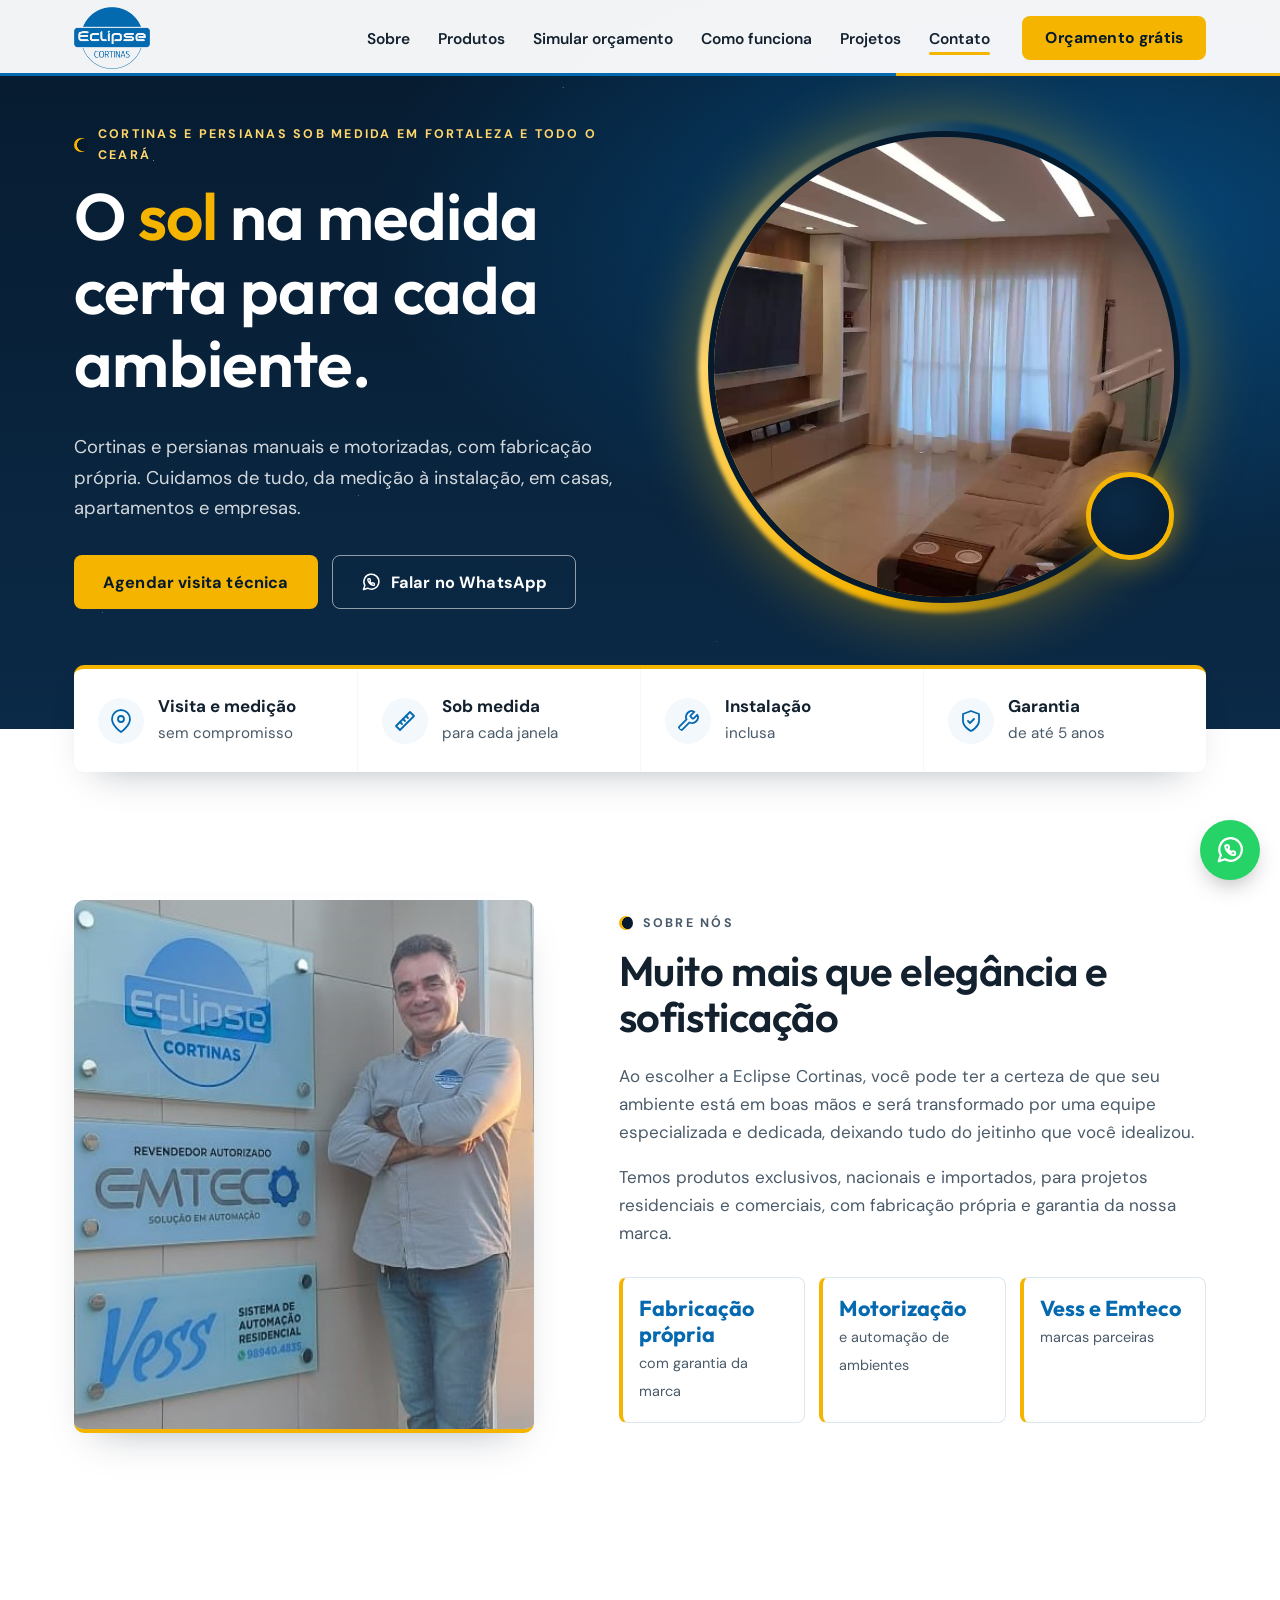
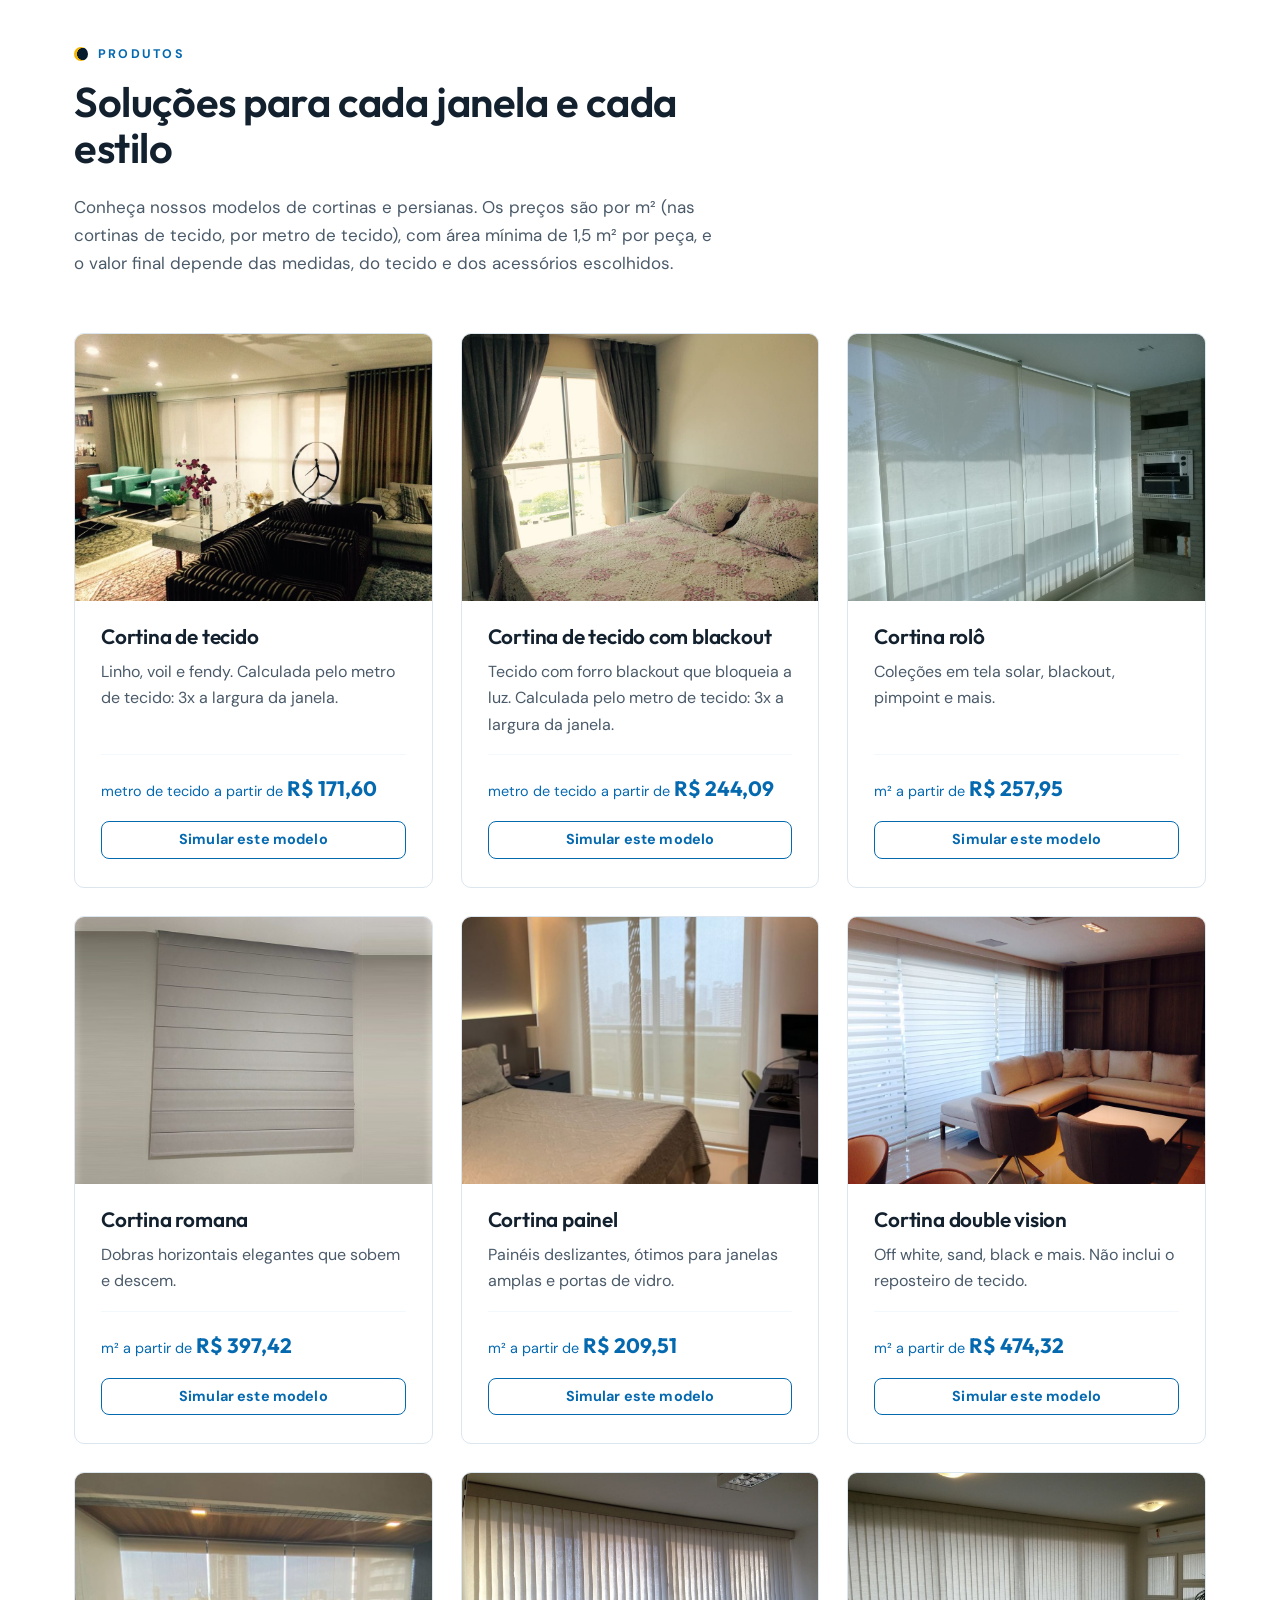
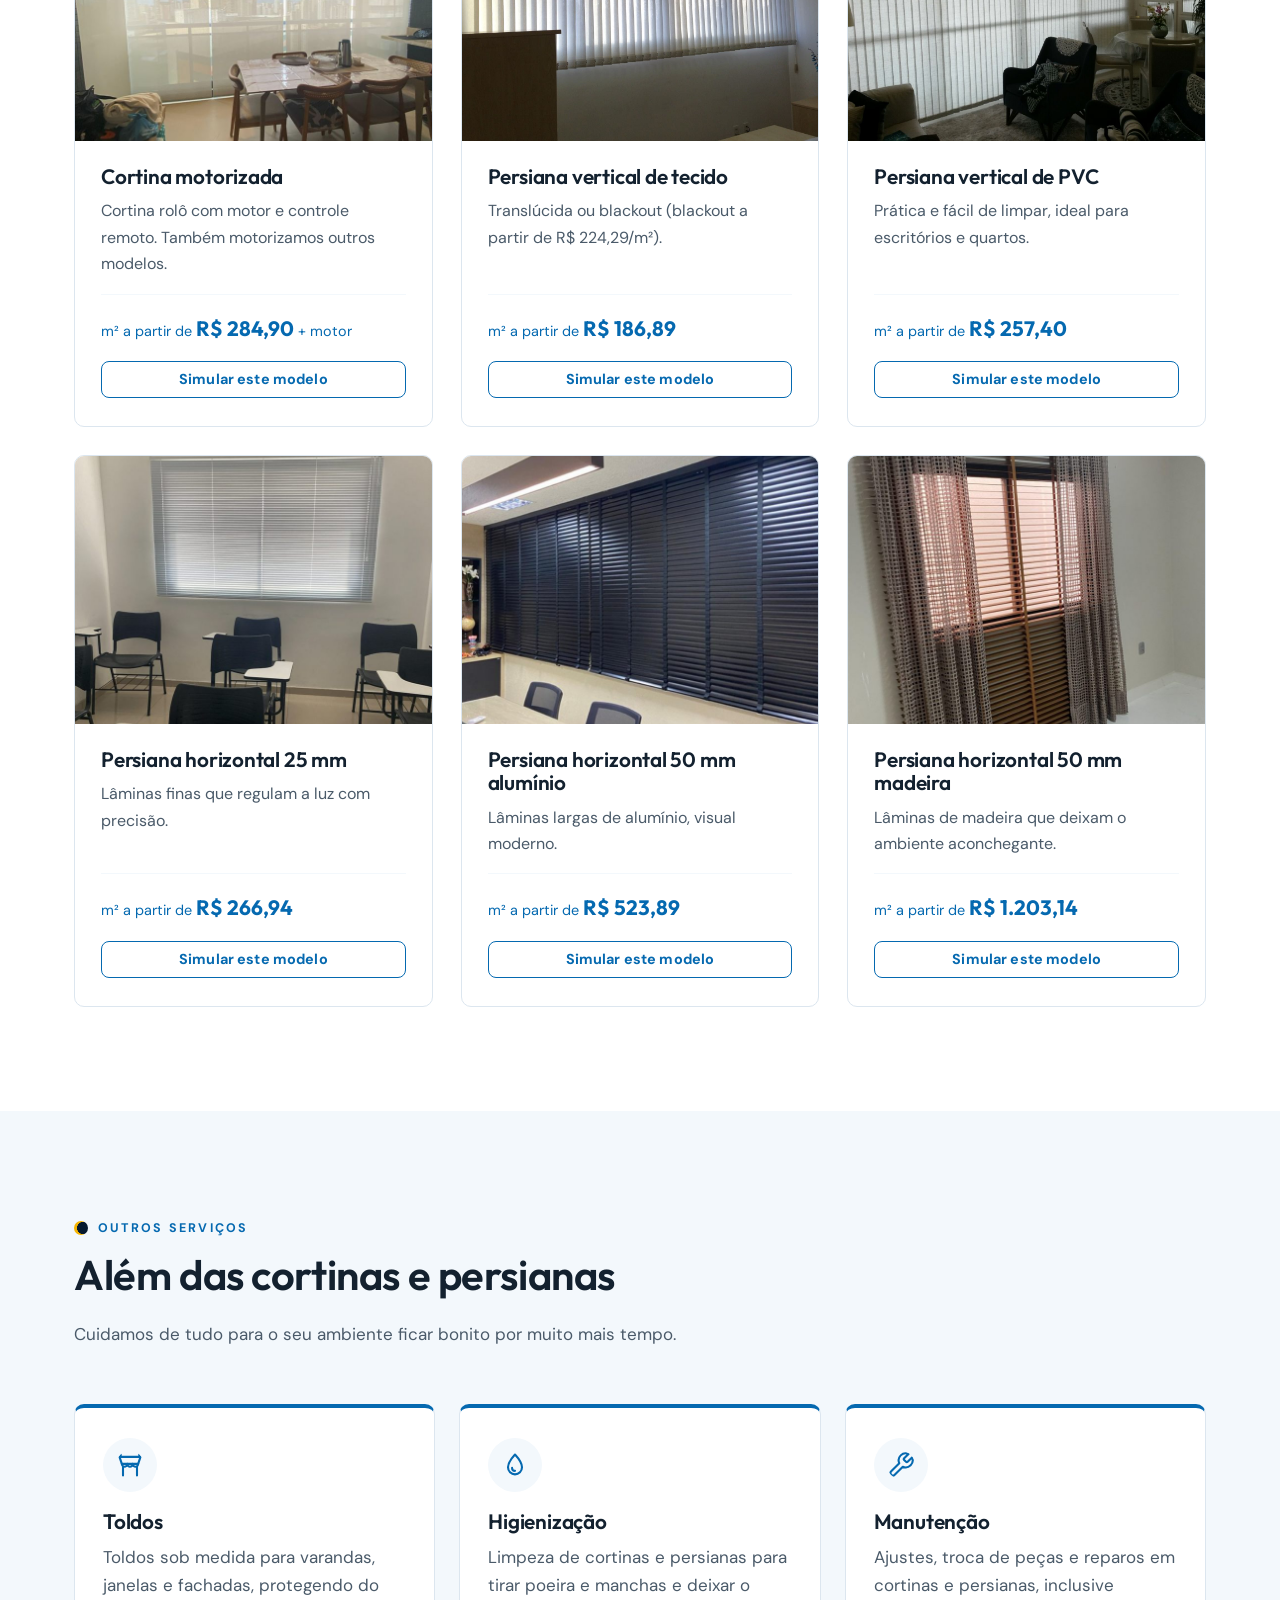
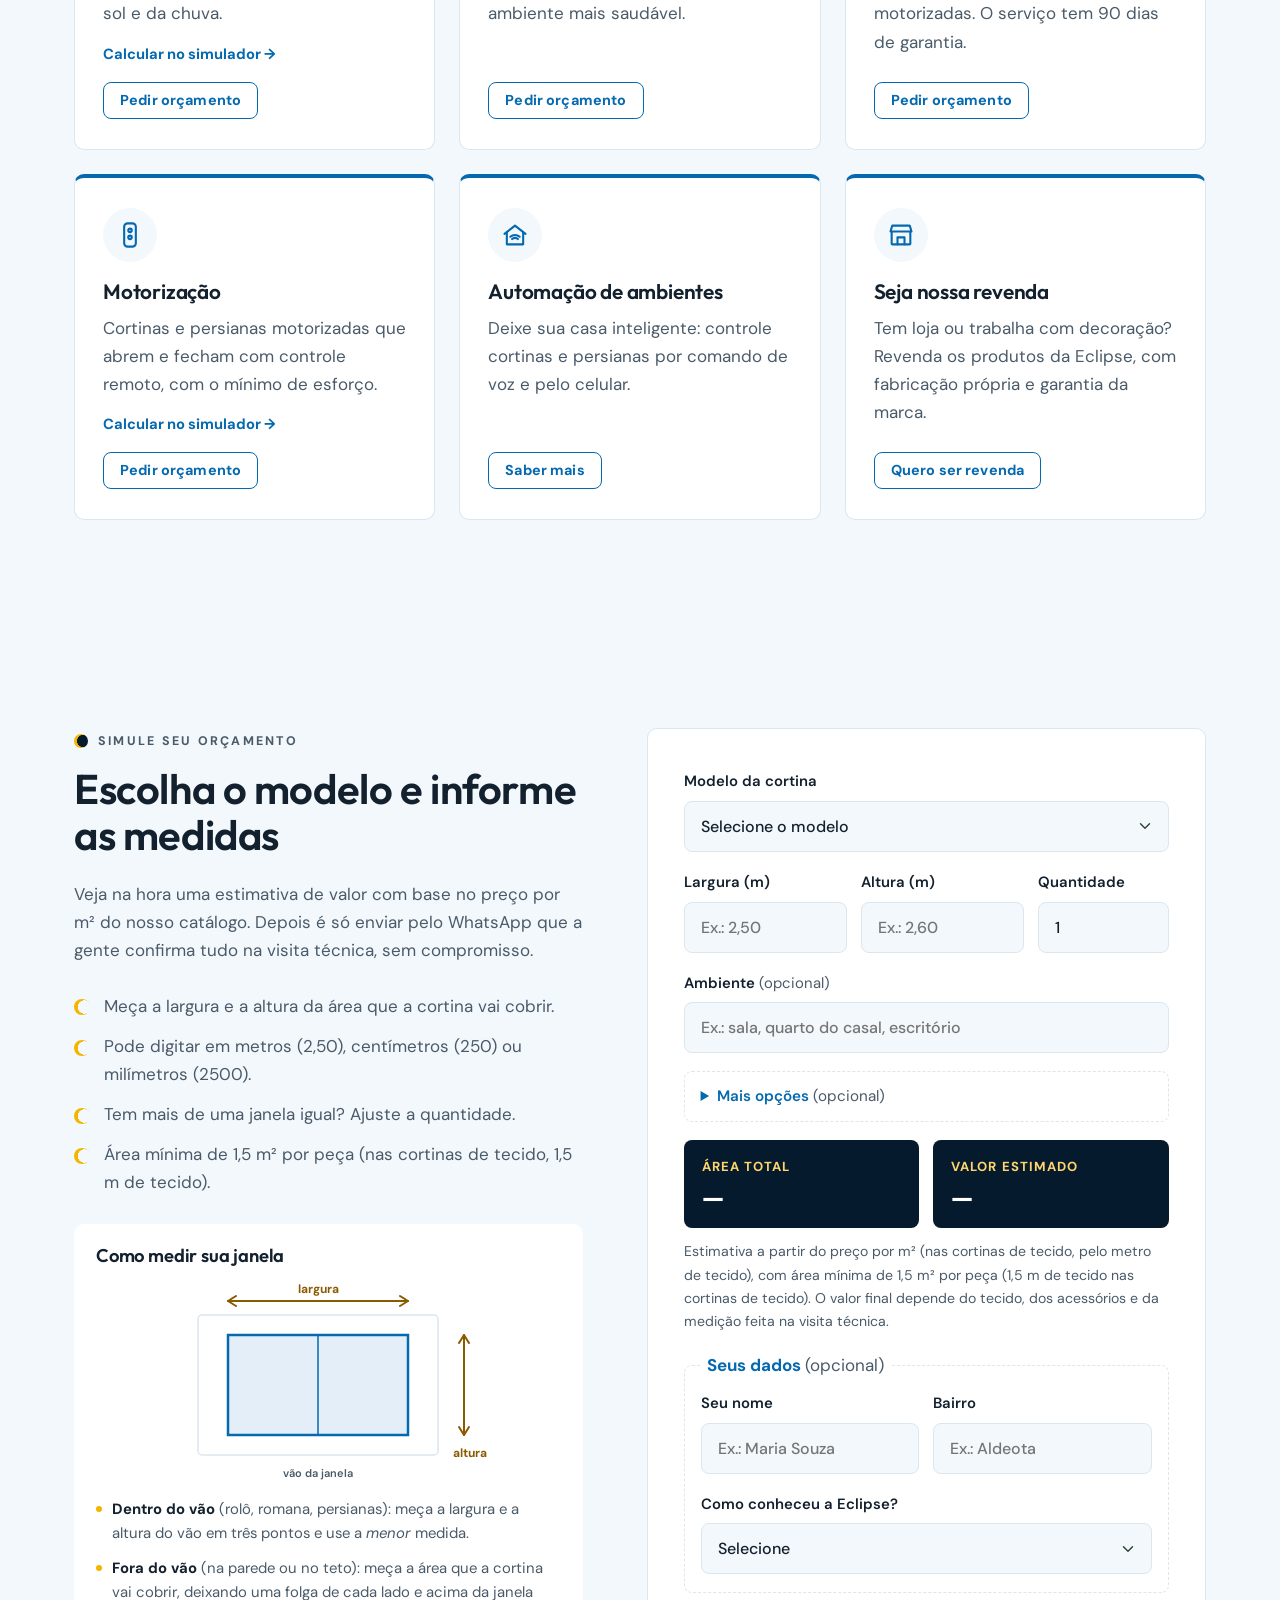
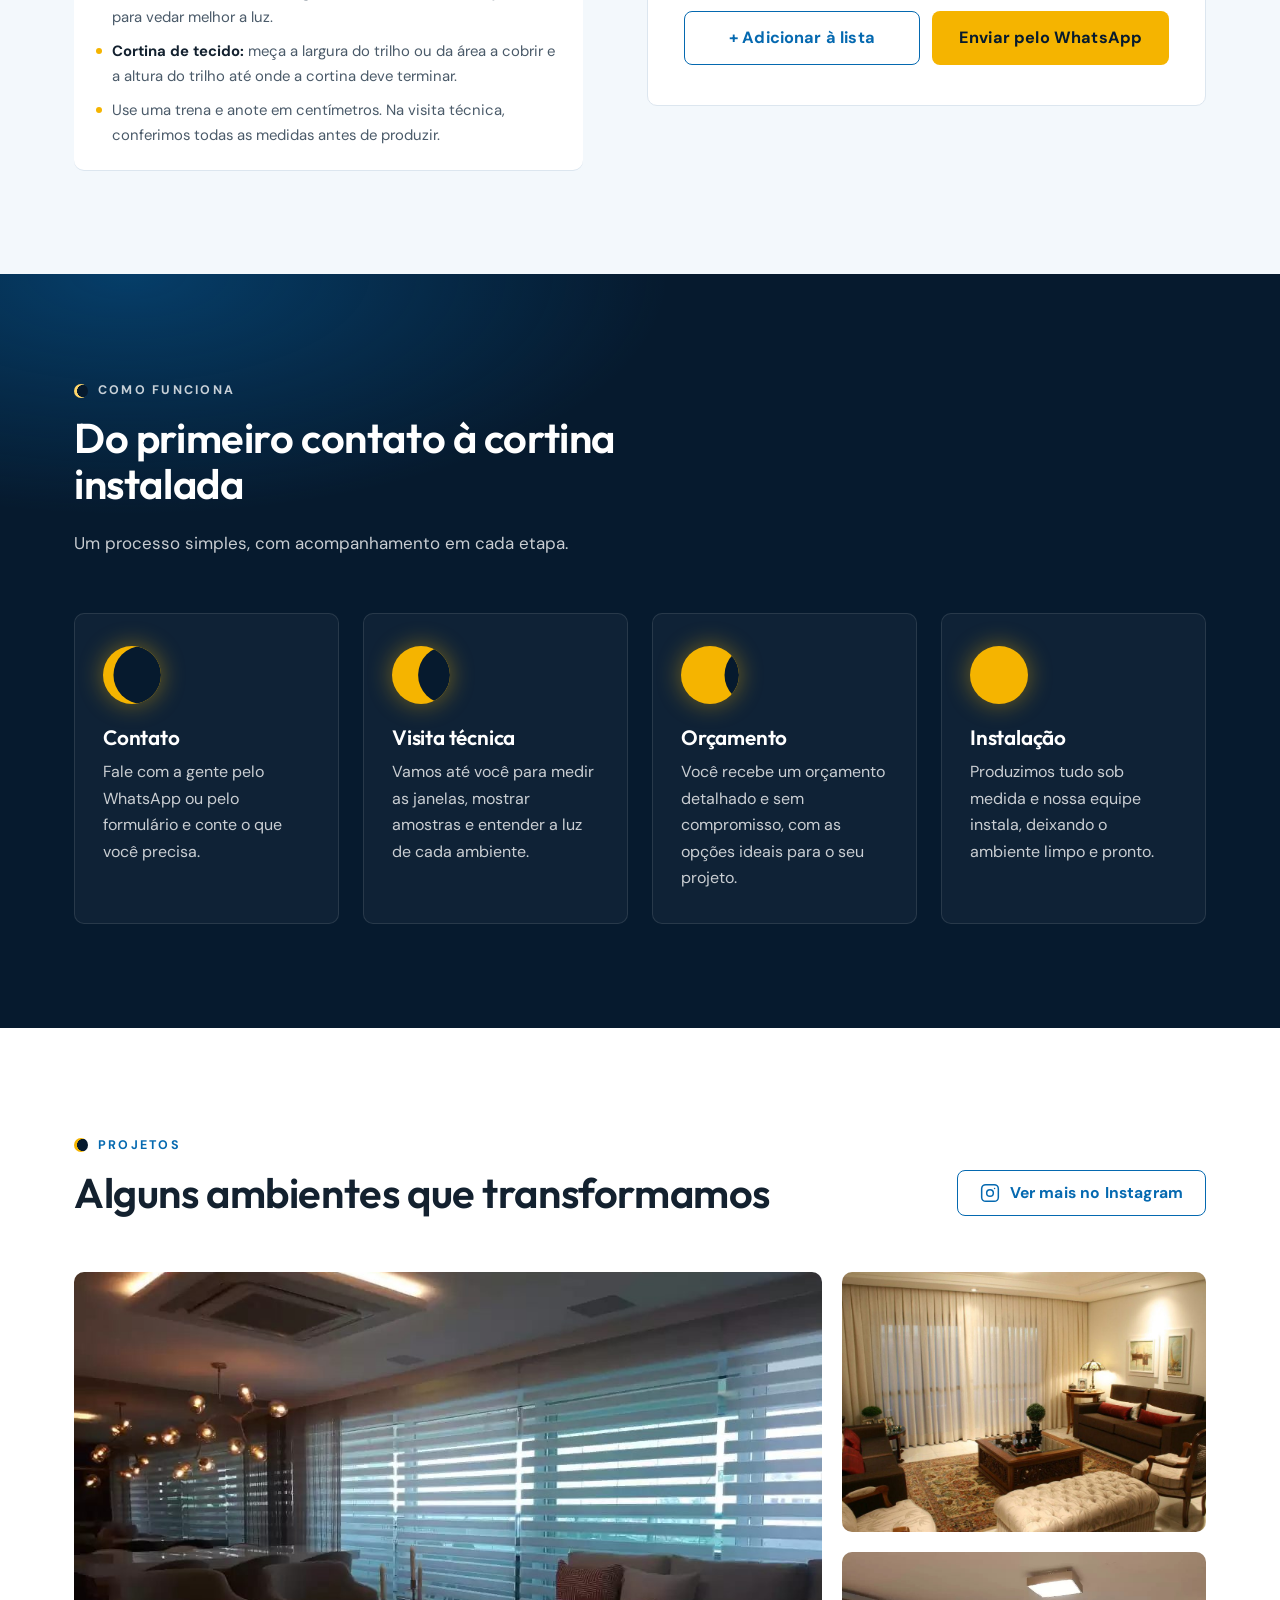
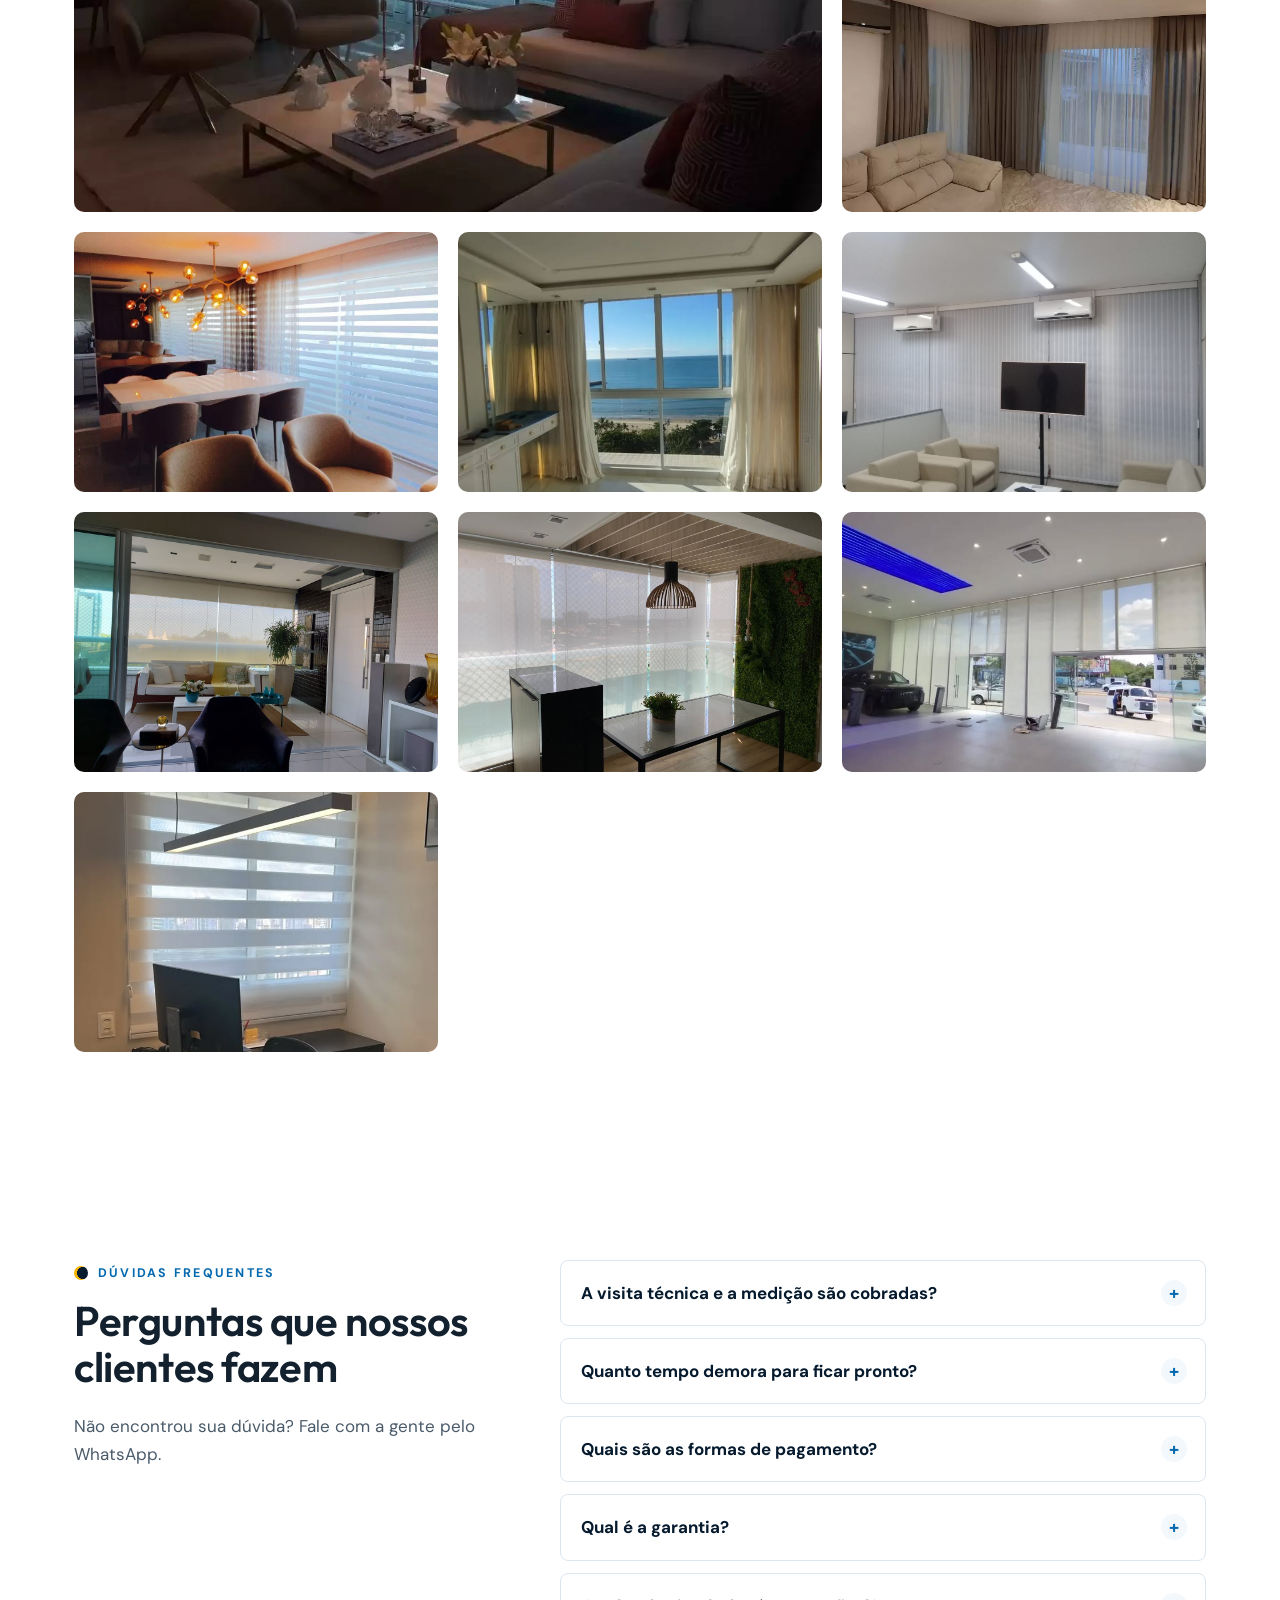
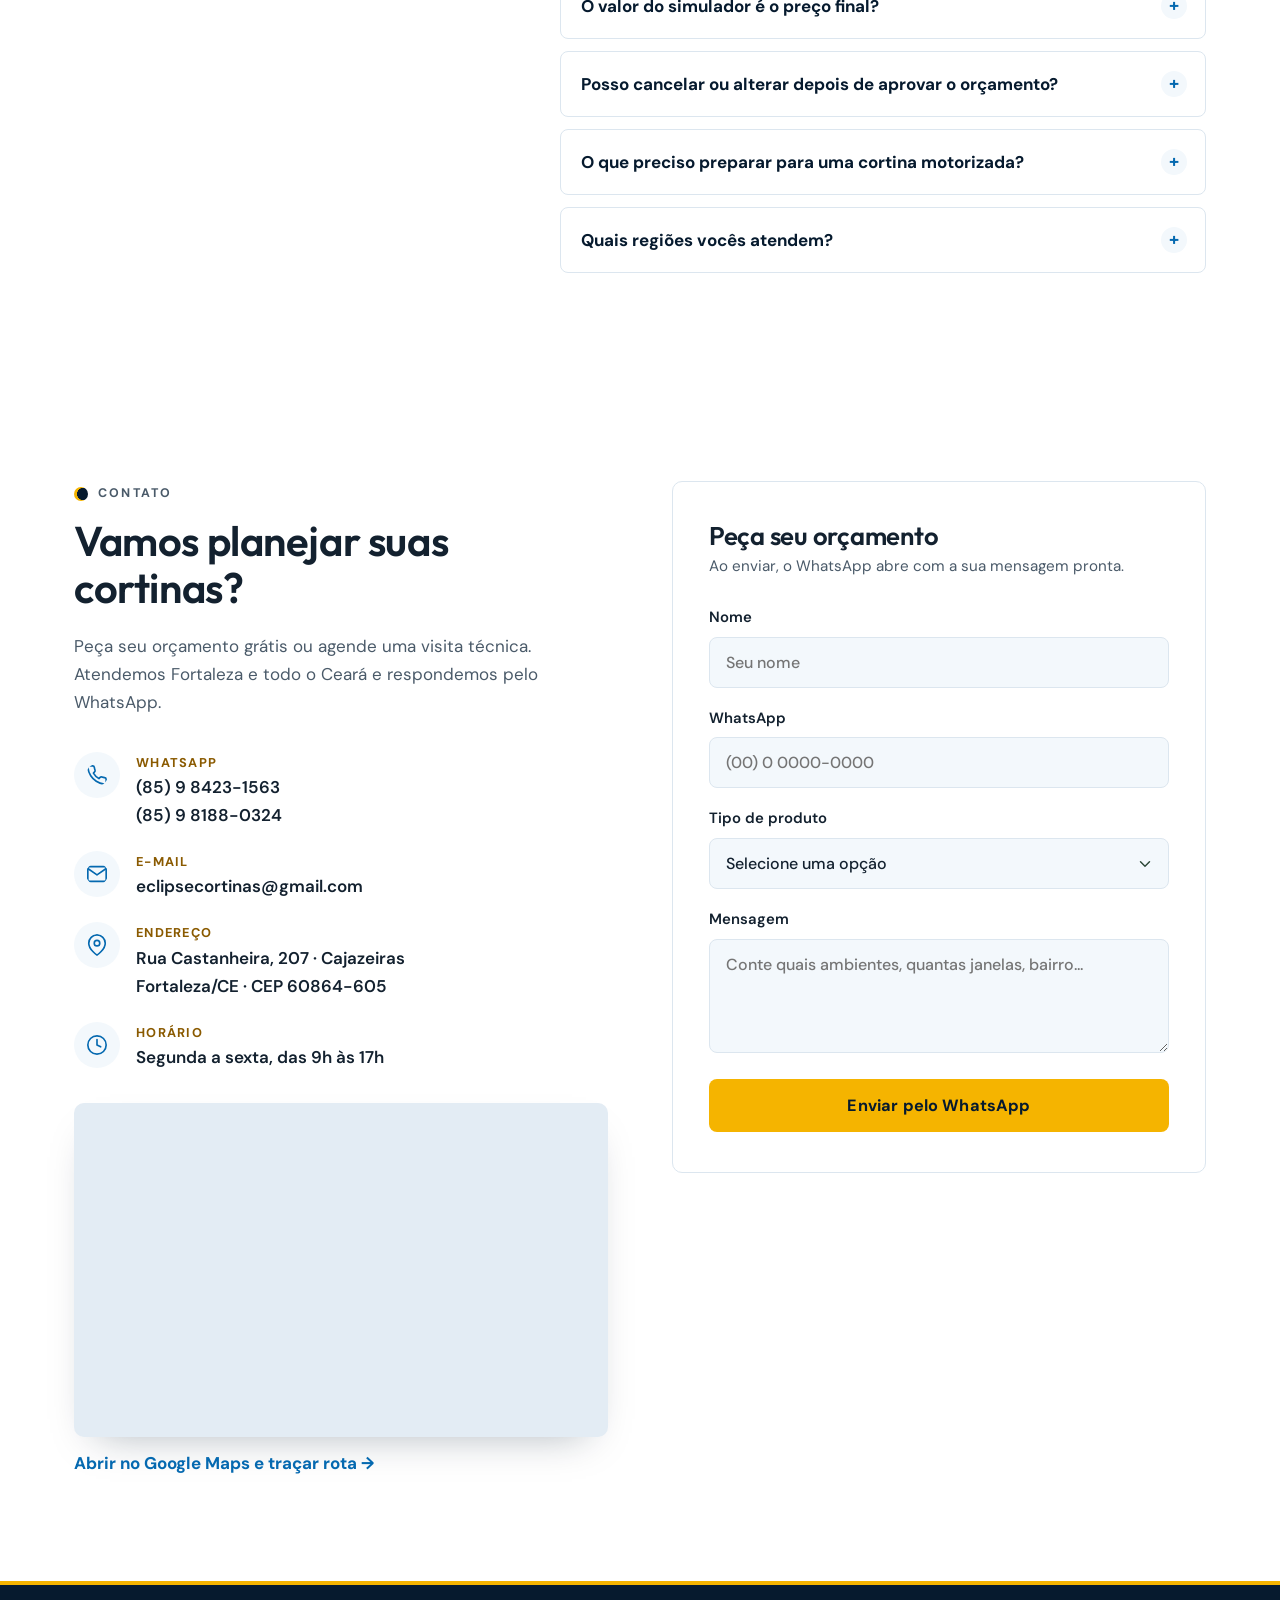
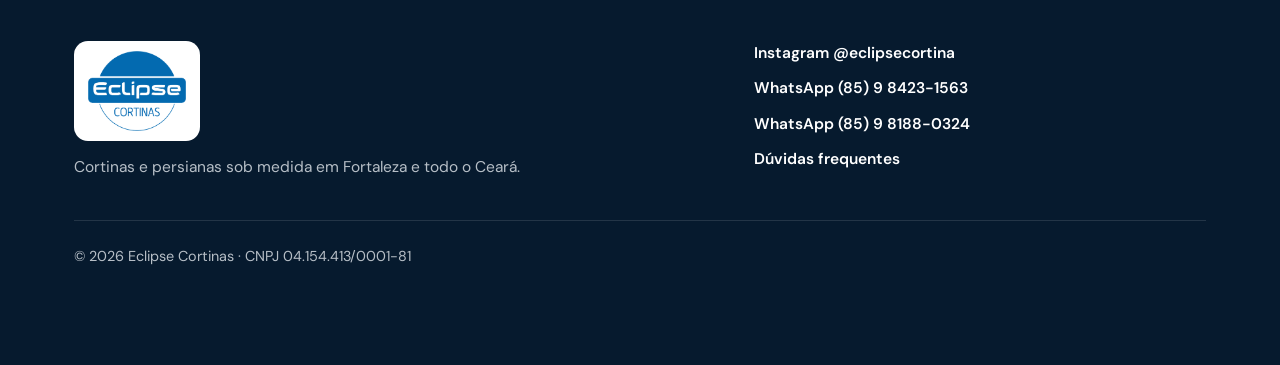
==== commit a20d9686: "feat: use real photos for roman, panel, motorized and horizontal blinds Co-Authored-By: Claude Opus " ====
--- a/index.html
+++ b/index.html
@@ -198,7 +198,7 @@
 
           <article class="card product" data-tags="filtrar privacidade">
             <figure class="media product__media" data-label="Foto: cortina romana (img/produto-romana.jpg)">
-              <img src="img/produto-romana.svg" alt="Desenho ilustrativo de cortina romana" loading="lazy" width="960" height="720">
+              <img src="img/produto-romana.jpg" alt="Cortina romana em janela, instalada pela Eclipse Cortinas" loading="lazy" width="960" height="720">
             </figure>
             <div class="product__body">
               <h3>Cortina romana</h3>
@@ -210,7 +210,7 @@
 
           <article class="card product" data-tags="filtrar privacidade">
             <figure class="media product__media" data-label="Foto: cortina painel (img/produto-painel.jpg)">
-              <img src="img/produto-painel.svg" alt="Desenho ilustrativo de cortina painel" loading="lazy" width="720" height="720">
+              <img src="img/produto-painel.jpg" alt="Cortina painel em quarto com vista, instalada pela Eclipse Cortinas" loading="lazy" width="720" height="720">
             </figure>
             <div class="product__body">
               <h3>Cortina painel</h3>
@@ -234,7 +234,7 @@
 
           <article class="card product" data-tags="motorizadas filtrar bloquear">
             <figure class="media product__media" data-label="Foto: cortina motorizada (img/produto-motorizada.jpg)">
-              <img src="img/produto-motorizada.svg" alt="Desenho ilustrativo de cortina motorizada" loading="lazy" width="720" height="720">
+              <img src="img/produto-motorizada.jpg" alt="Cortinas rolô motorizadas em sala de jantar com vista, instaladas pela Eclipse Cortinas" loading="lazy" width="720" height="720">
             </figure>
             <div class="product__body">
               <h3>Cortina motorizada</h3>
@@ -270,7 +270,7 @@
 
           <article class="card product" data-tags="persianas filtrar privacidade">
             <figure class="media product__media" data-label="Foto: persiana horizontal 25 mm (img/produto-horizontal-25.jpg)">
-              <img src="img/produto-horizontal-25.svg" alt="Desenho ilustrativo de persiana horizontal 25 mm" loading="lazy" width="720" height="720">
+              <img src="img/produto-horizontal-25.jpg" alt="Persiana horizontal 25 mm em sala de aula, instalada pela Eclipse Cortinas" loading="lazy" width="720" height="720">
             </figure>
             <div class="product__body">
               <h3>Persiana horizontal 25 mm</h3>
@@ -282,7 +282,7 @@
 
           <article class="card product" data-tags="persianas filtrar privacidade">
             <figure class="media product__media" data-label="Foto: persiana horizontal 50 mm alumínio (img/produto-ph50.jpg)">
-              <img src="img/produto-ph50.svg" alt="Desenho ilustrativo de persiana horizontal 50 mm de alumínio" loading="lazy" width="720" height="720">
+              <img src="img/produto-ph50.jpg" alt="Persiana horizontal 50 mm de alumínio preta em sala de reunião, instalada pela Eclipse Cortinas" loading="lazy" width="720" height="720">
             </figure>
             <div class="product__body">
               <h3>Persiana horizontal 50 mm alumínio</h3>
@@ -294,7 +294,7 @@
 
           <article class="card product" data-tags="persianas filtrar privacidade">
             <figure class="media product__media" data-label="Foto: persiana horizontal 50 mm madeira (img/produto-horizontal-50-madeira.jpg)">
-              <img src="img/produto-horizontal-50-madeira.svg" alt="Desenho ilustrativo de persiana horizontal 50 mm de madeira" loading="lazy" width="720" height="720">
+              <img src="img/produto-horizontal-50-madeira.jpg" alt="Persiana horizontal 50 mm de madeira com cortina de tecido, instalada pela Eclipse Cortinas" loading="lazy" width="720" height="720">
             </figure>
             <div class="product__body">
               <h3>Persiana horizontal 50 mm madeira</h3>
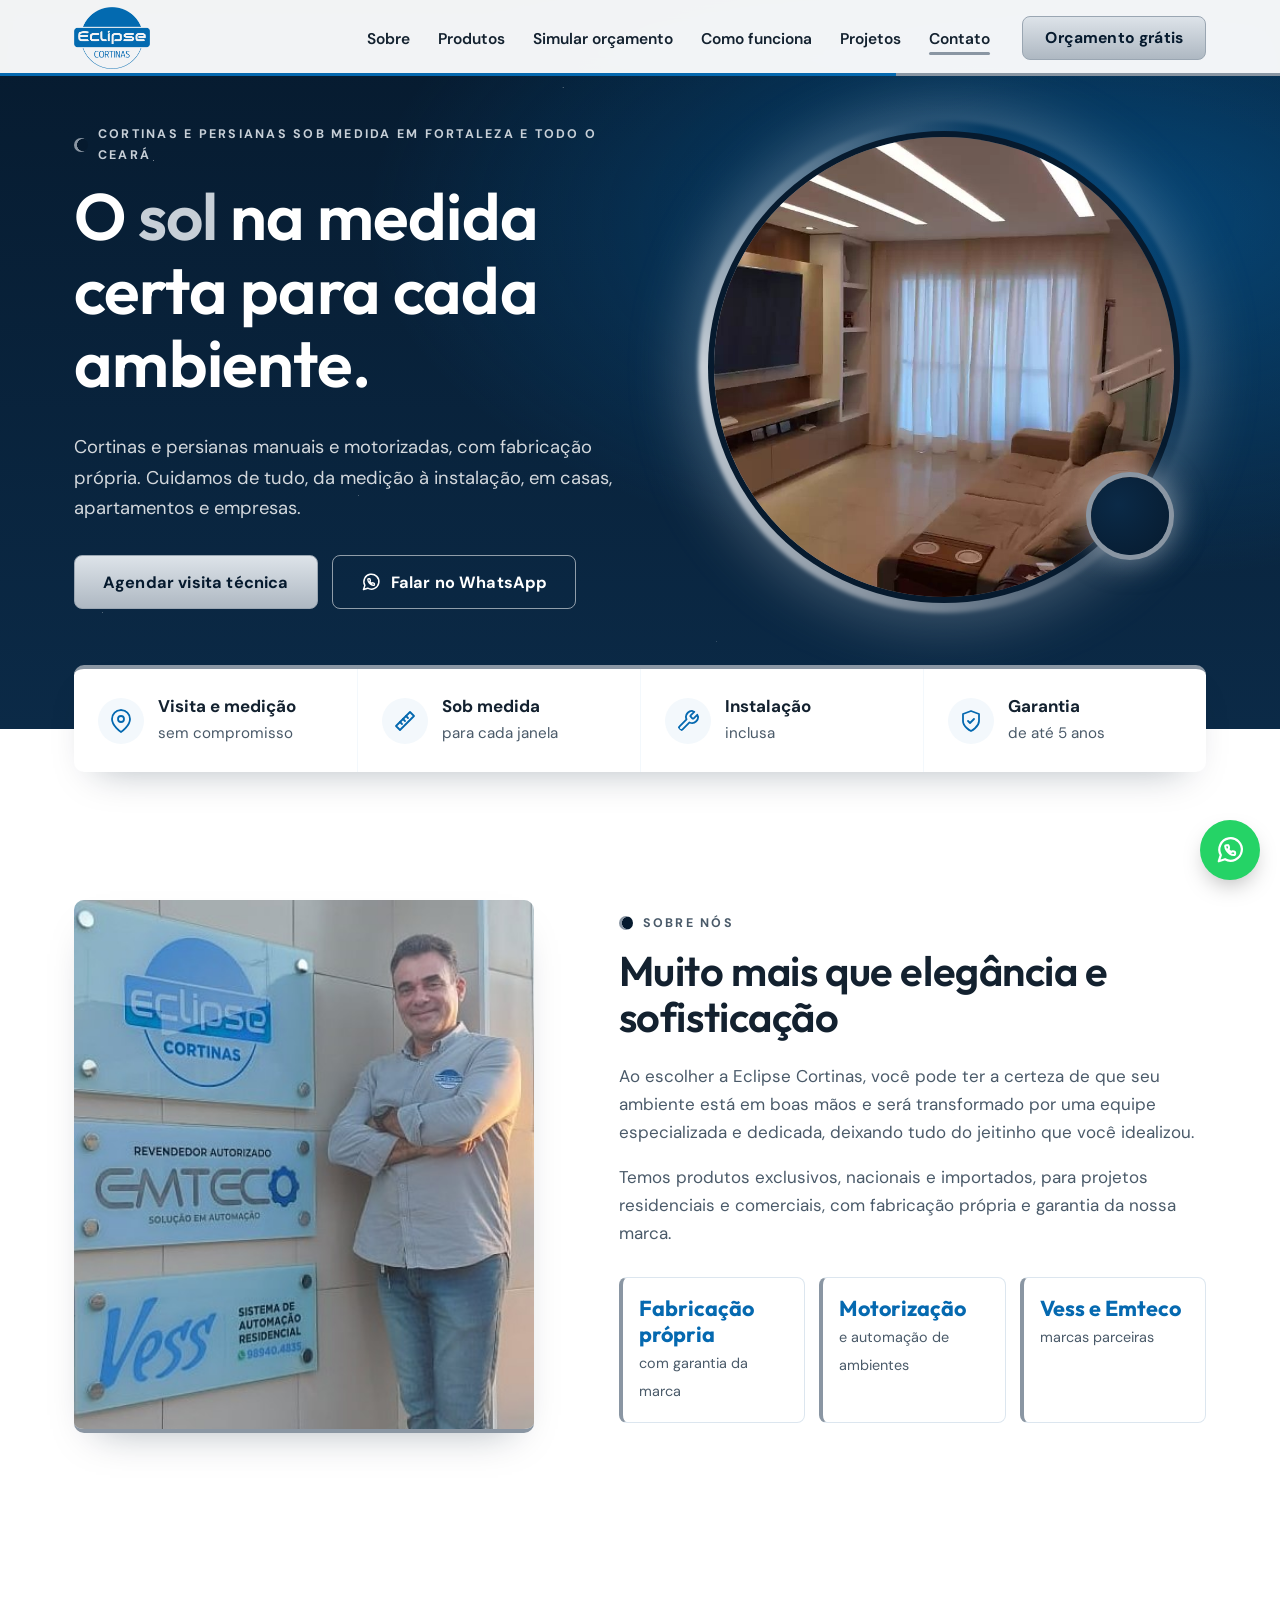
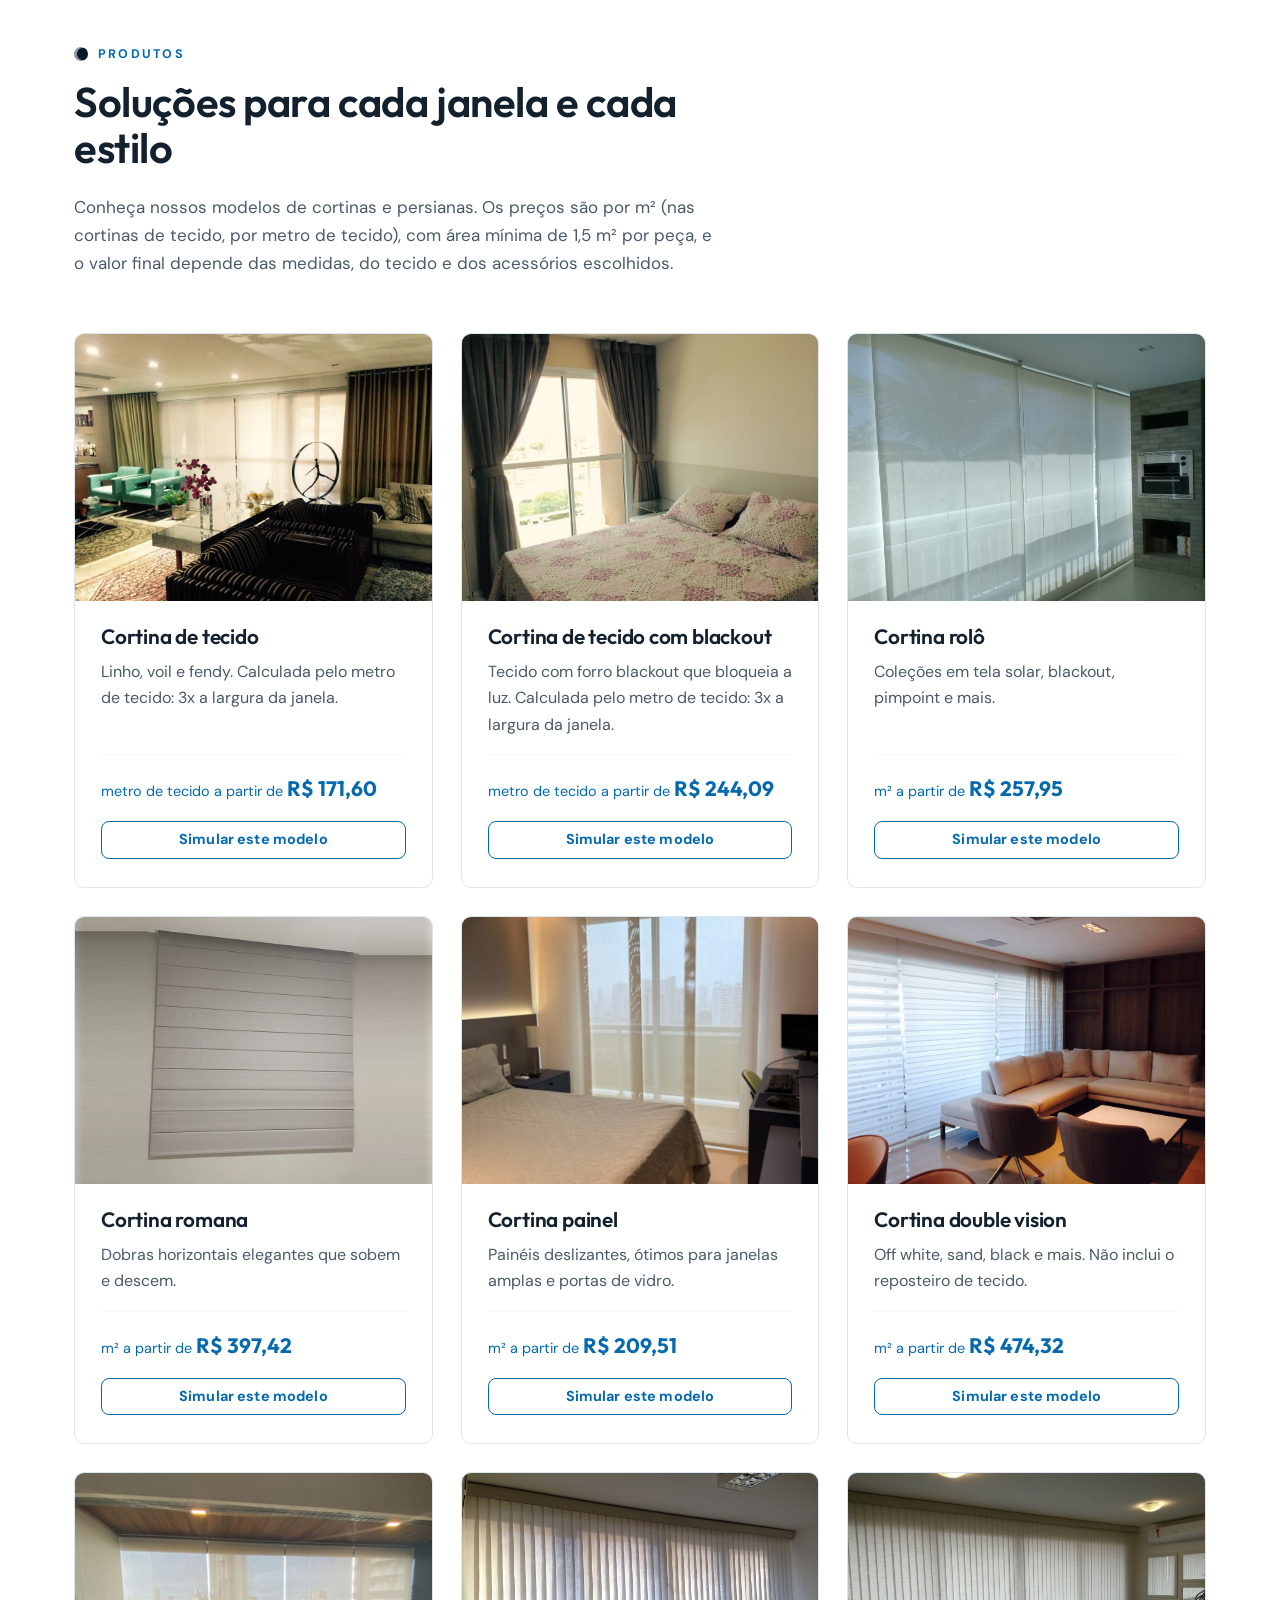
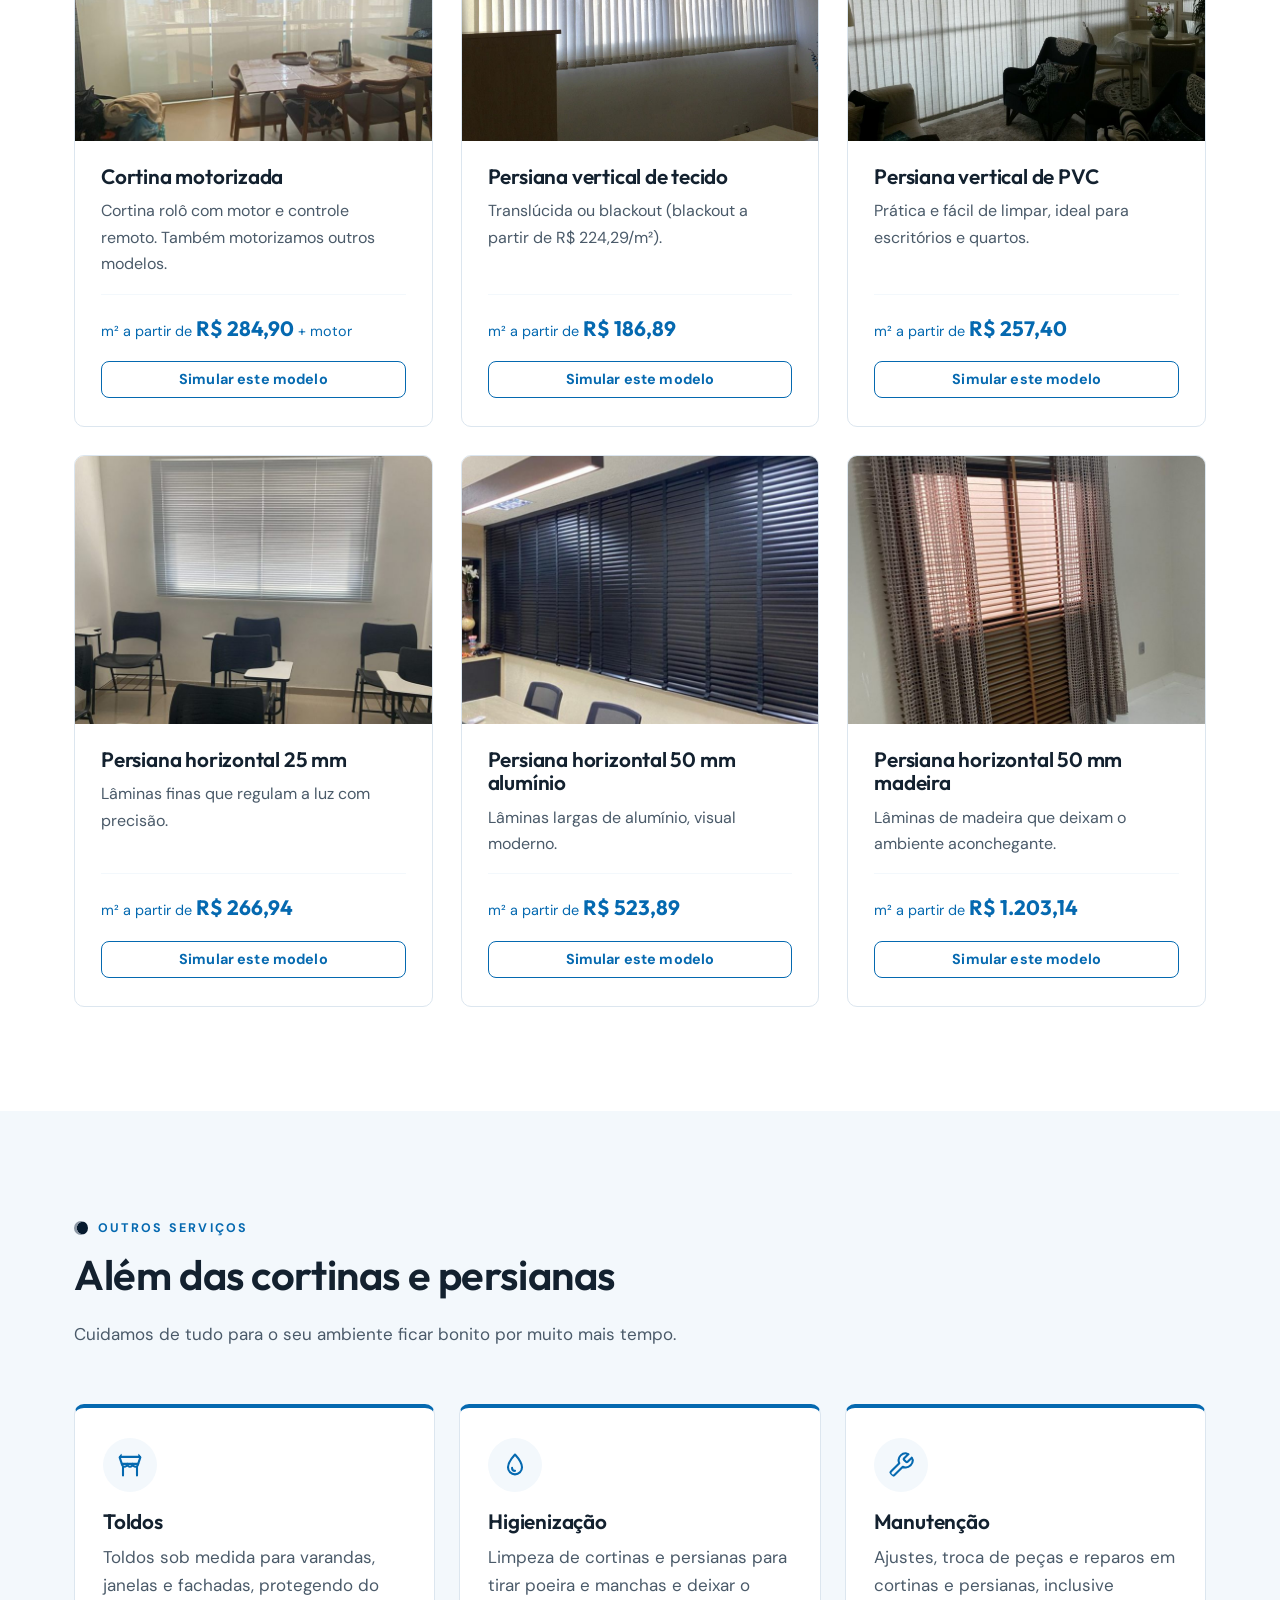
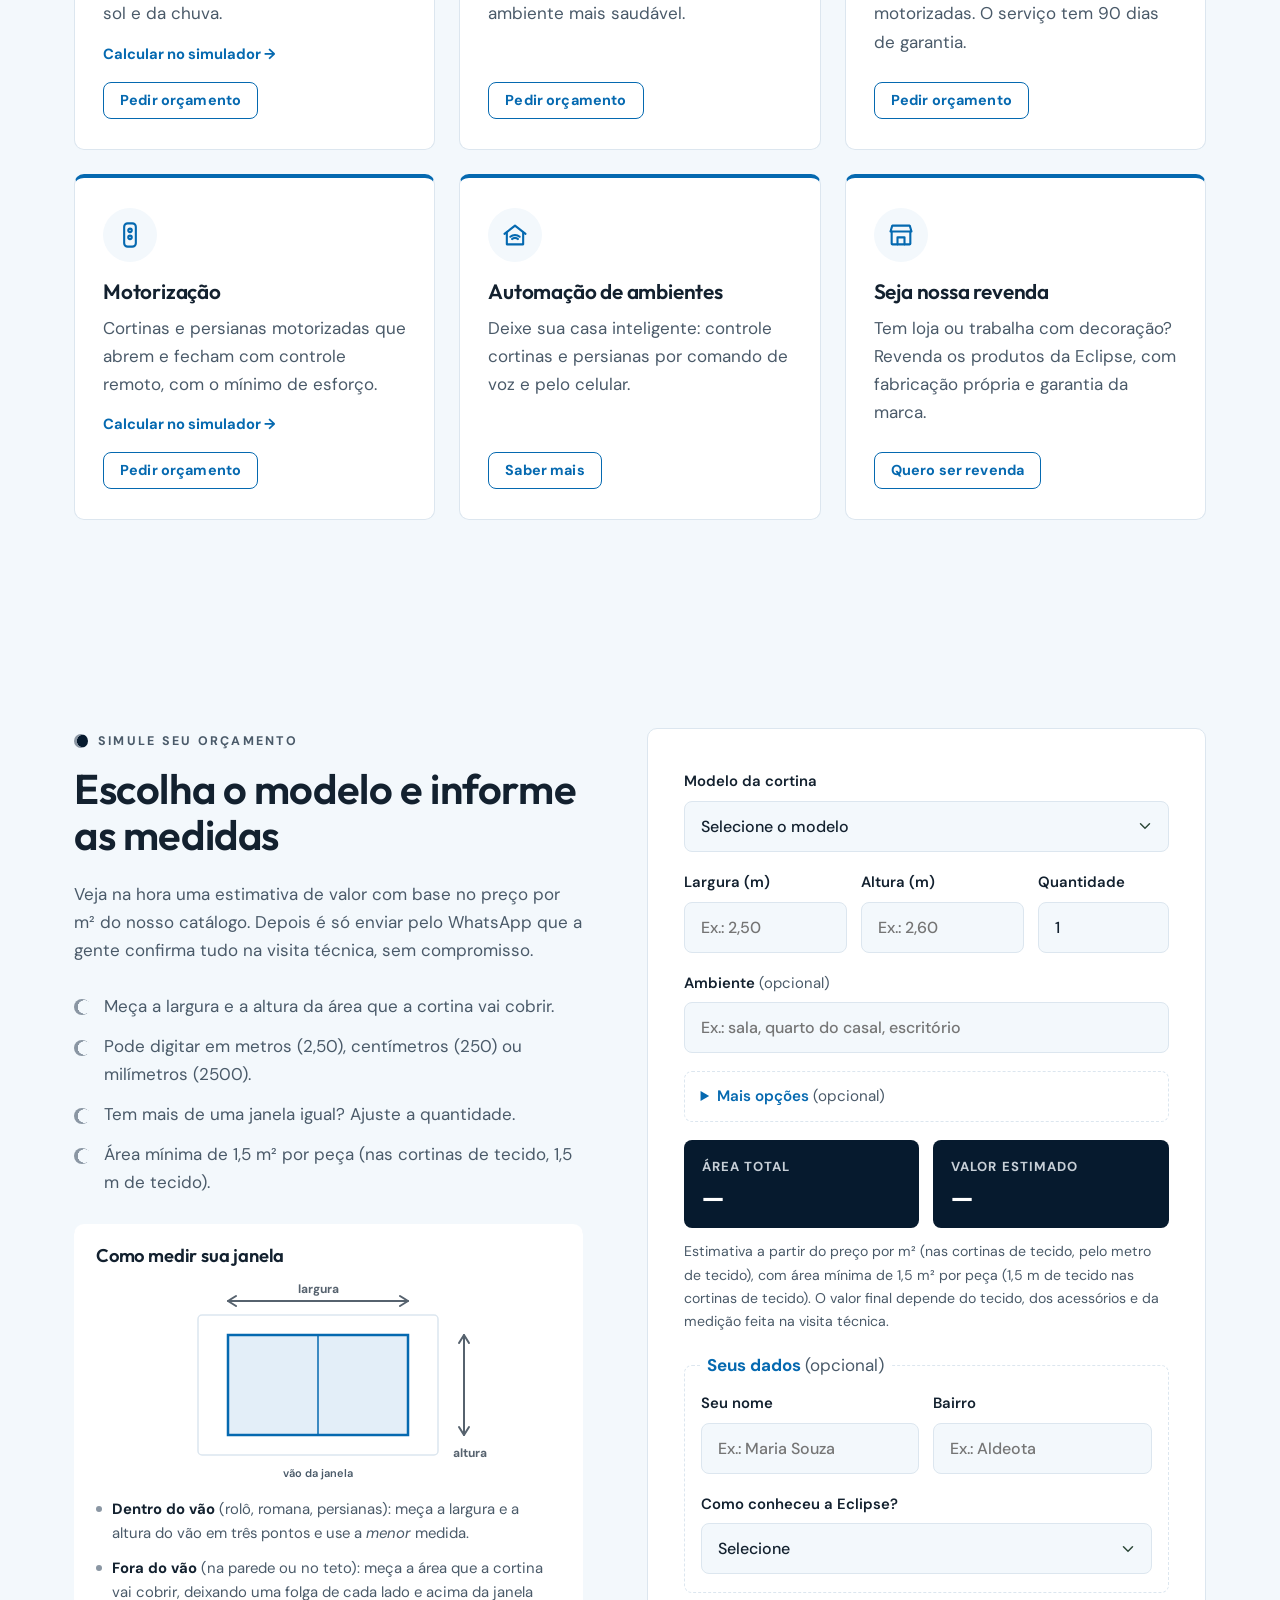
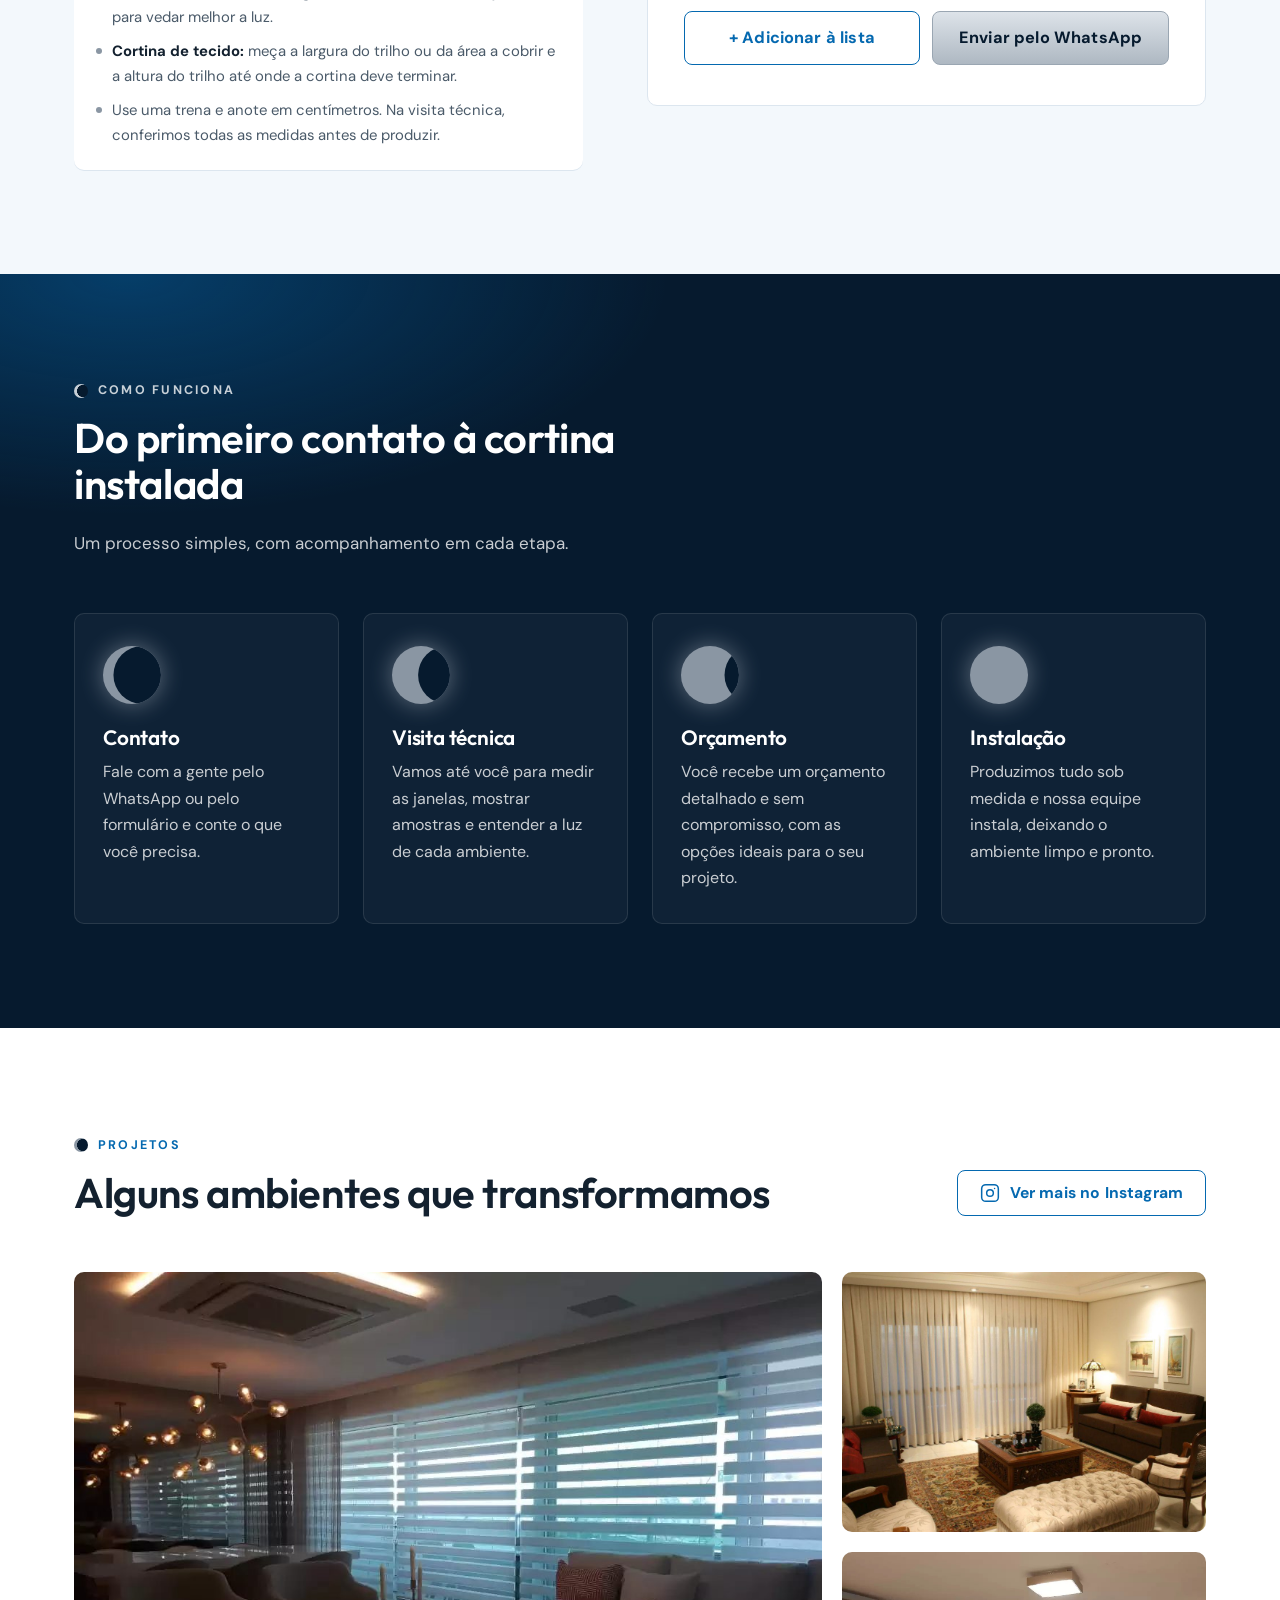
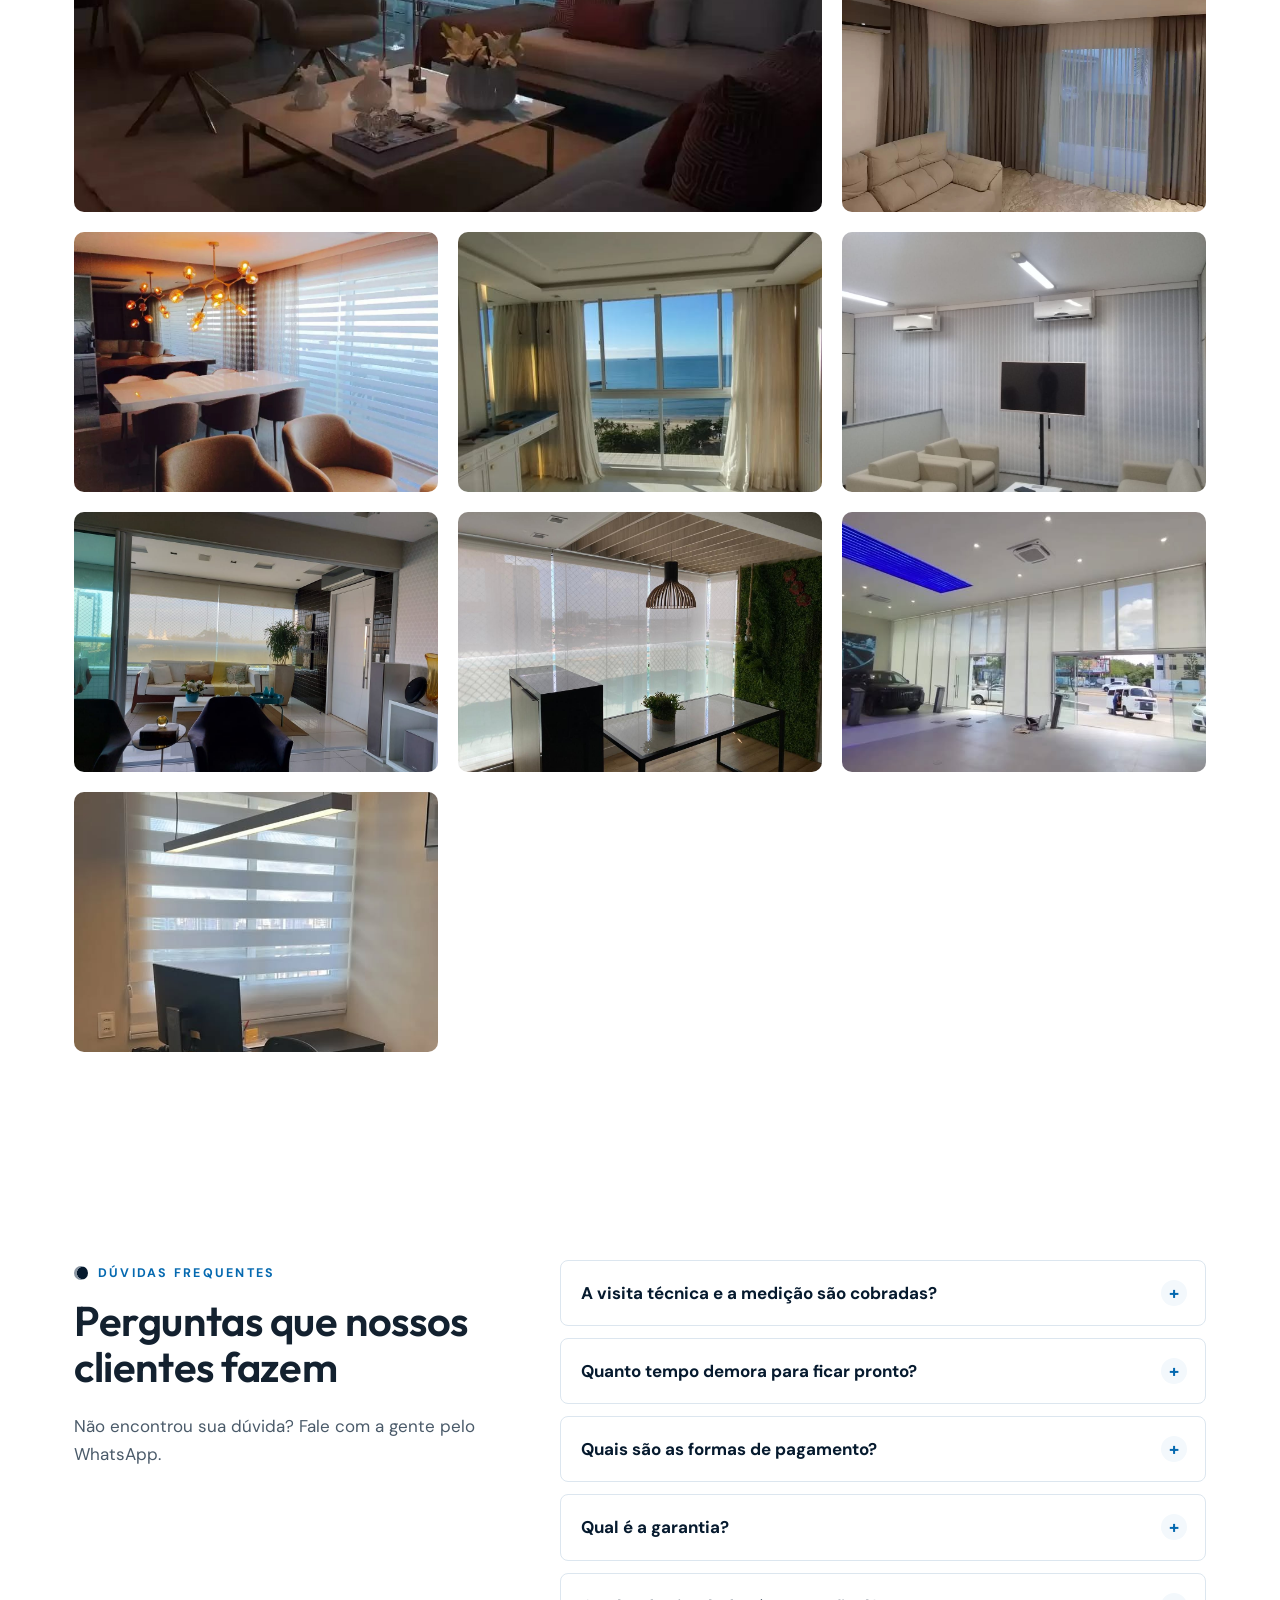
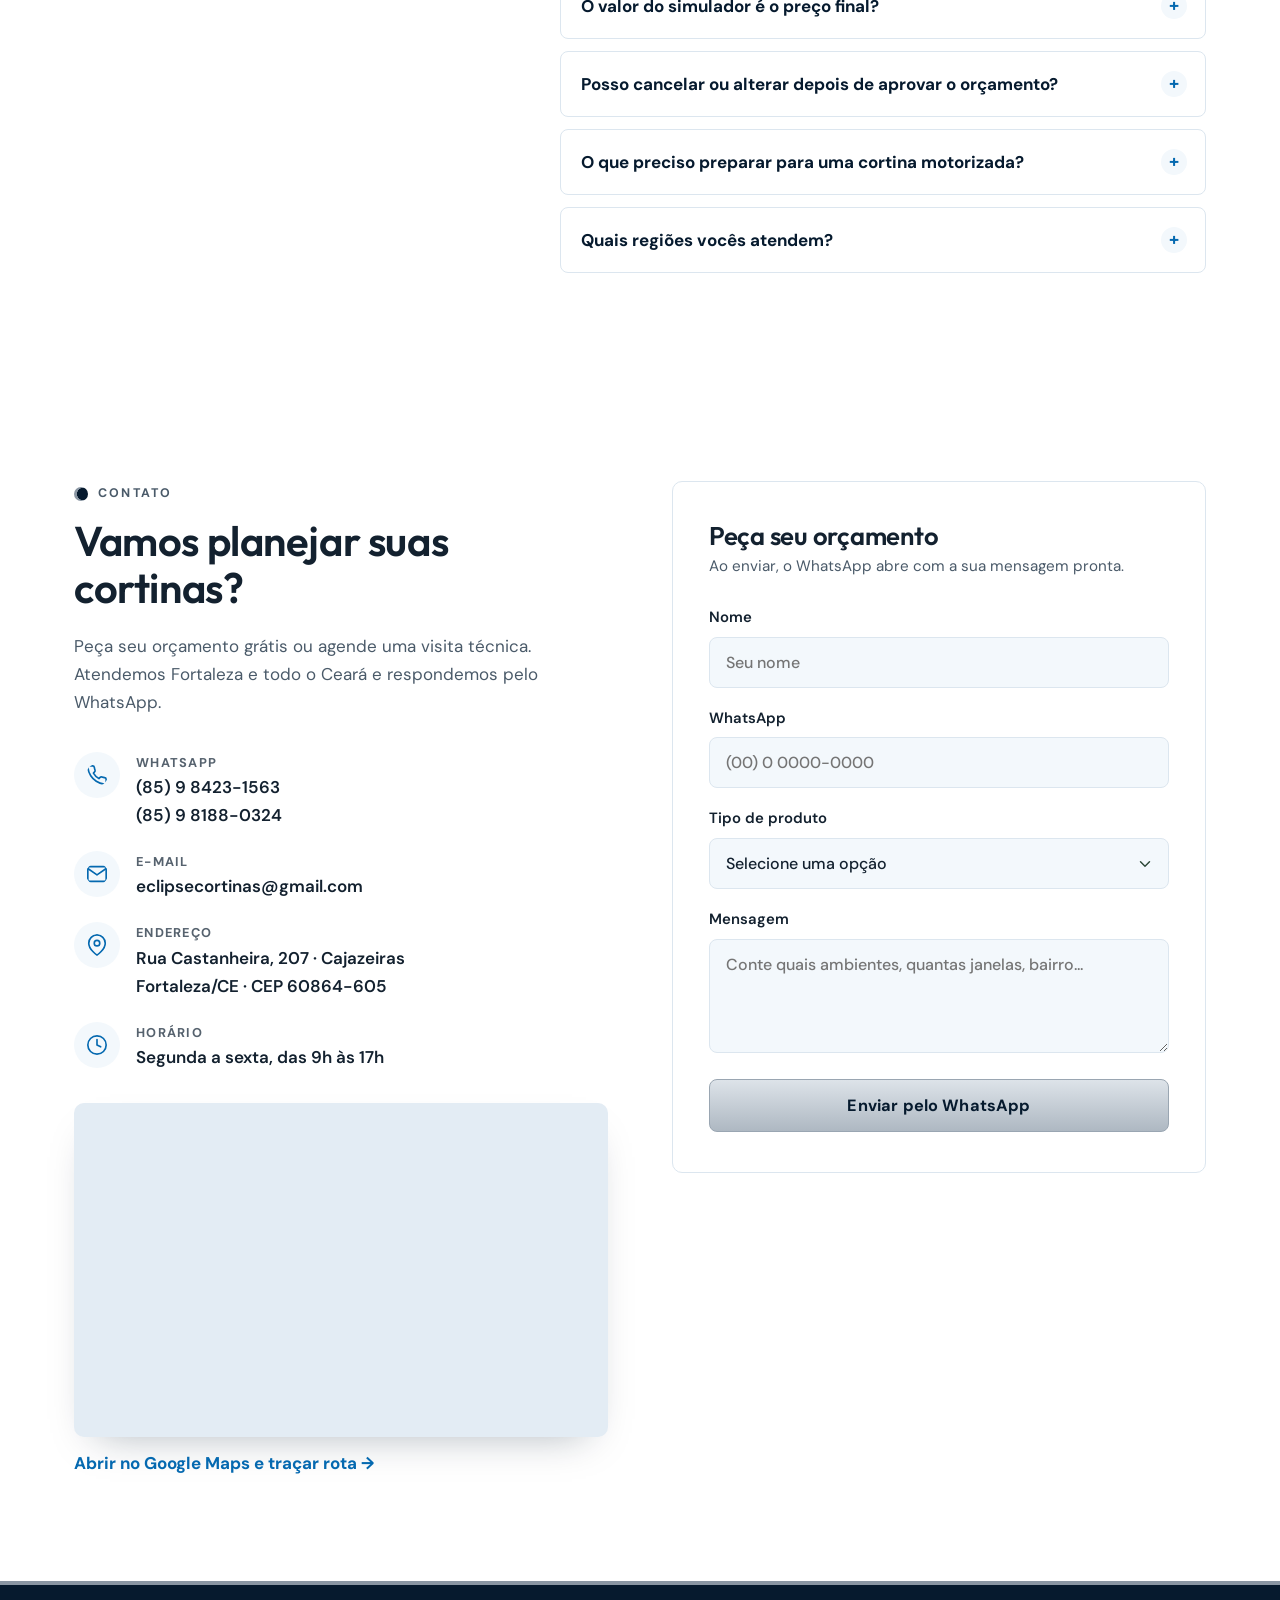
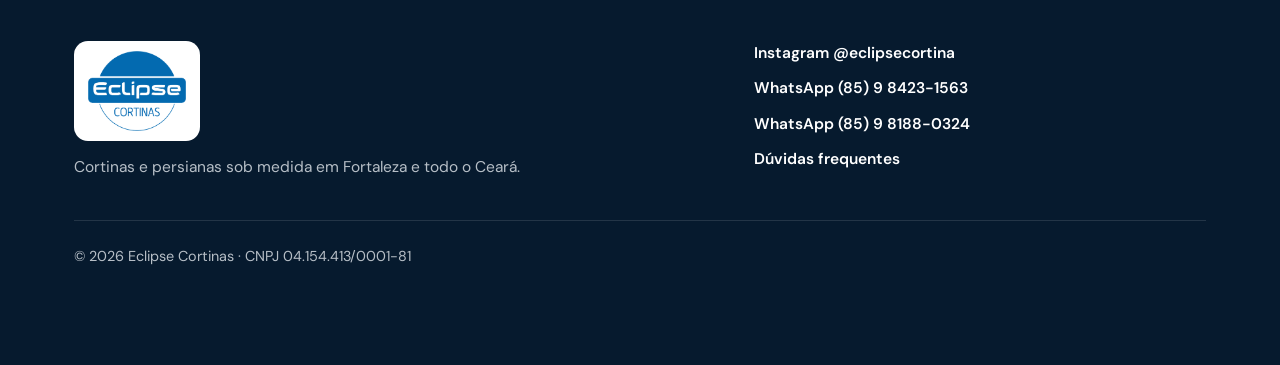
==== commit 107dc6de: "style: replace yellow accent with silver gray Co-Authored-By: Claude Opus 5.5 <noreply@anthropic.com" ====
--- a/index.html
+++ b/index.html
@@ -28,7 +28,7 @@
   <link rel="preconnect" href="https://fonts.googleapis.com">
   <link rel="preconnect" href="https://fonts.gstatic.com" crossorigin>
   <link href="https://fonts.googleapis.com/css2?family=Outfit:wght@400;500;600;700&family=DM+Sans:opsz,wght@9..40,400;9..40,500;9..40,600;9..40,700&display=swap" rel="stylesheet">
-  <link rel="stylesheet" href="css/style.css?v=5">
+  <link rel="stylesheet" href="css/style.css?v=7">
 
   <!-- Dados estruturados para o Google -->
   <script type="application/ld+json">
--- a/css/style.css
+++ b/css/style.css
@@ -8,8 +8,8 @@
   --azul-claro: #e3eef8;
   --areia: #F2F6FA;
   --areia-escura: #e3ecf4;
-  --laranja: #F5B400;
-  --laranja-texto: #8A5A00;
+  --laranja: #8A96A3;
+  --laranja-texto: #56626E;
   --grafite: #1F2523;
   --texto-suave: #4d5551;
   --branco: #ffffff;
@@ -111,7 +111,7 @@
   color: var(--laranja-texto);
   margin-bottom: 14px;
 }
-.eyebrow--light { color: #FFD15C; }
+.eyebrow--light { color: #C7CFD7; }
 
 /* ---------- Botões ---------- */
 .btn {
@@ -1147,8 +1147,8 @@
 :root {
   --noite: #061A2E;
   --noite-2: #0B2A47;
-  --sol: #F5B400;
-  --sol-claro: #FFD66B;
+  --sol: #8A96A3;
+  --sol-claro: #C7CFD7;
   --ceu: #F3F8FC;
   --grafite: #13212F;
   --texto-suave: #4A5A69;
@@ -1190,8 +1190,8 @@
 
 /* Botões: retos, com o amarelo do sol como ação principal */
 .btn { border-radius: 8px; font-weight: 700; letter-spacing: .01em; }
-.btn--primary { background: var(--sol); color: var(--noite); }
-.btn--primary:hover { background: var(--sol-claro); box-shadow: 0 12px 26px -14px rgba(245, 180, 0, .9); }
+.btn--primary { background: linear-gradient(180deg, #DDE3E9 0%, #AEB8C2 100%); color: var(--noite); border-color: #9AA6B2; }
+.btn--primary:hover { background: linear-gradient(180deg, #EEF2F5 0%, #C2CBD3 100%); box-shadow: 0 12px 26px -14px rgba(199, 207, 215, .9); }
 .btn--outline { border-color: var(--azul); color: var(--azul); }
 
 /* Cabeçalho branco com fio azul e dourado */
@@ -1230,7 +1230,7 @@
 }
 .hero__inner { position: relative; }
 .hero h1 { color: #fff; }
-.hero h1 em { font-style: normal; color: var(--sol); }
+.hero h1 em { font-style: normal; color: var(--sol-claro); }
 .hero .eyebrow { color: var(--sol-claro); }
 .hero__lead { color: rgba(255, 255, 255, .82); }
 .hero .btn--outline { border-color: rgba(255, 255, 255, .55); color: #fff; }
@@ -1259,9 +1259,9 @@
   inset: -16px;
   z-index: 0;
   border-radius: 50%;
-  background: conic-gradient(from 200deg, var(--sol) 0deg, var(--sol-claro) 70deg, rgba(245, 180, 0, 0) 170deg, rgba(245, 180, 0, 0) 250deg, var(--sol) 360deg);
+  background: conic-gradient(from 200deg, var(--sol) 0deg, var(--sol-claro) 70deg, rgba(199, 207, 215, 0) 170deg, rgba(199, 207, 215, 0) 250deg, var(--sol) 360deg);
   filter: blur(2px);
-  box-shadow: 0 0 60px 10px rgba(245, 180, 0, .3);
+  box-shadow: 0 0 60px 10px rgba(199, 207, 215, .3);
 }
 /* Pequena lua em sombra, encostada na borda */
 .hero__eclipse::after {
@@ -1274,7 +1274,7 @@
   bottom: 9%;
   border-radius: 50%;
   background: radial-gradient(circle at 35% 35%, var(--noite-2), var(--noite));
-  box-shadow: 0 0 0 5px var(--sol), 0 0 30px 6px rgba(245, 180, 0, .5);
+  box-shadow: 0 0 0 5px var(--sol), 0 0 30px 6px rgba(199, 207, 215, .5);
 }
 
 /* Diferenciais: faixa que sobe por cima do hero */
@@ -1331,7 +1331,7 @@
   overflow: hidden;
   color: transparent;
   background: var(--sol);
-  box-shadow: 0 0 24px rgba(245, 180, 0, .45);
+  box-shadow: 0 0 24px rgba(199, 207, 215, .45);
 }
 .section--noite .step__num::after {
   content: "";
